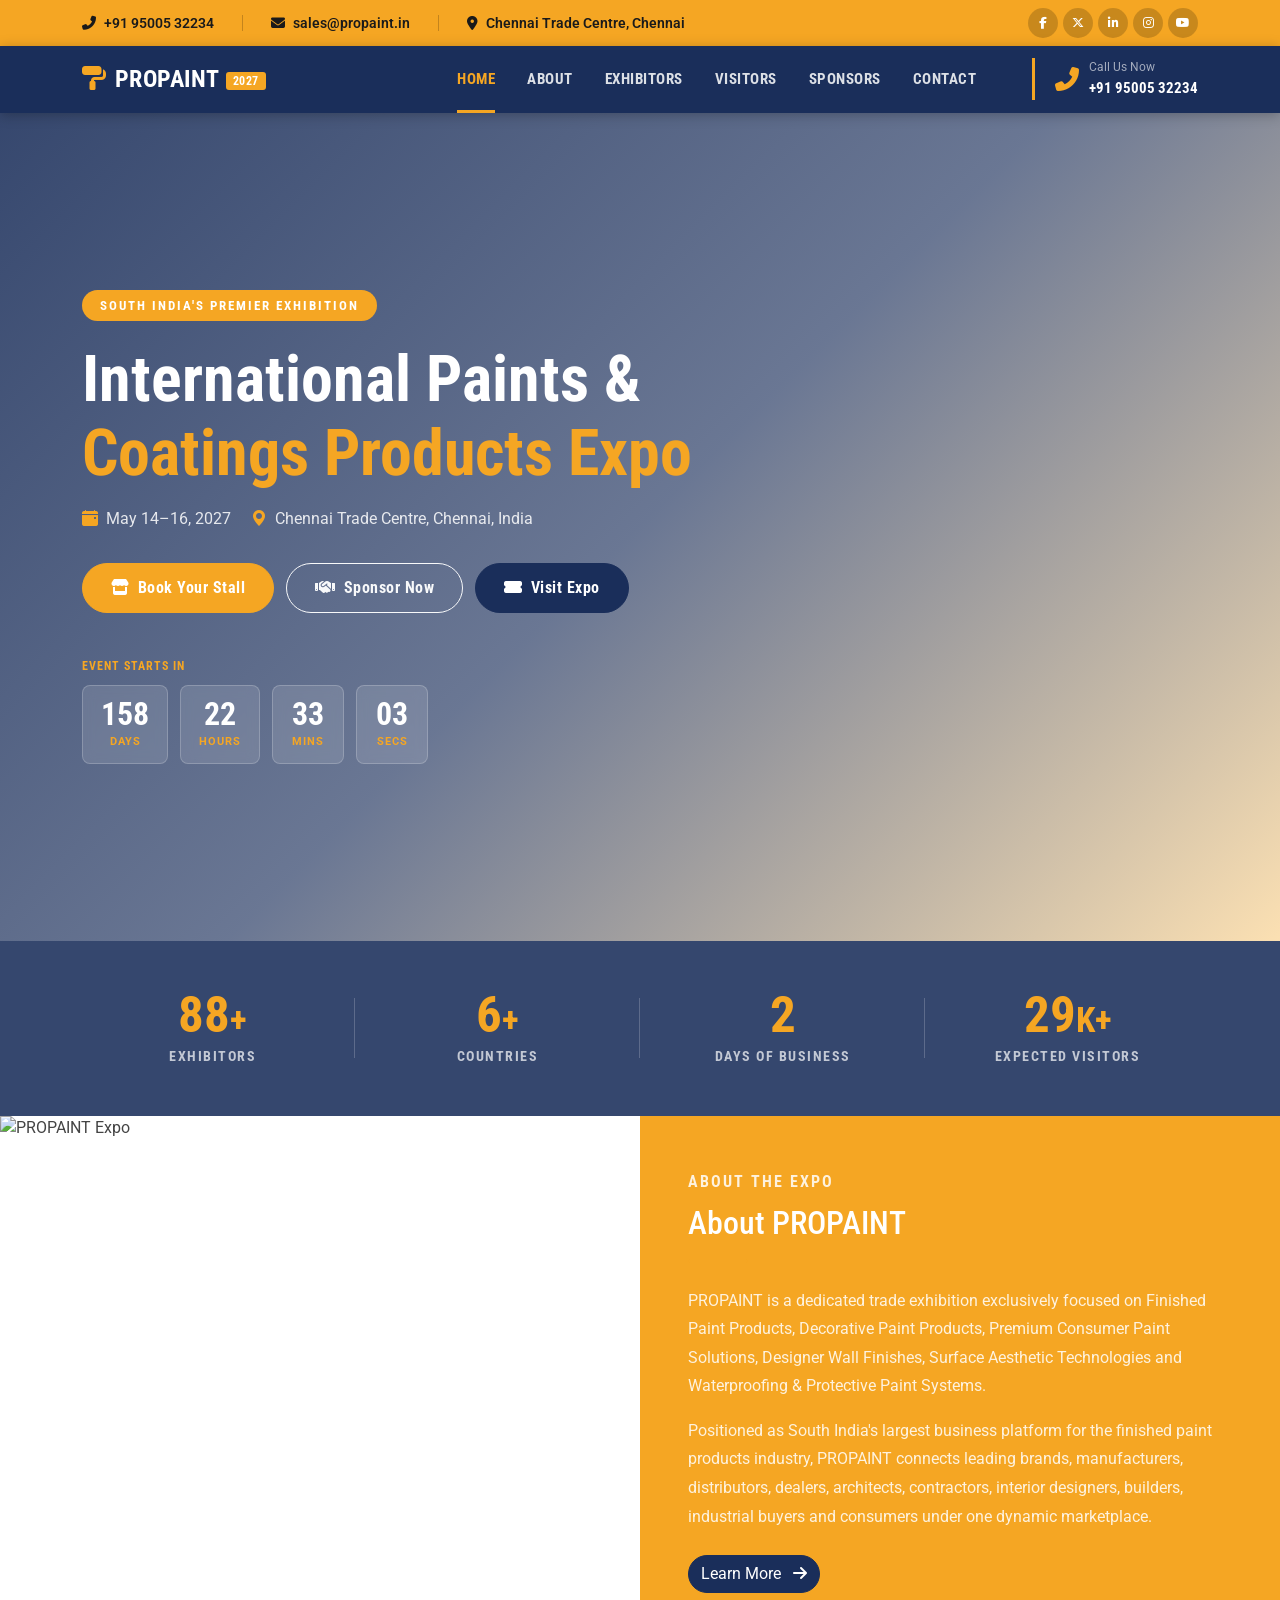
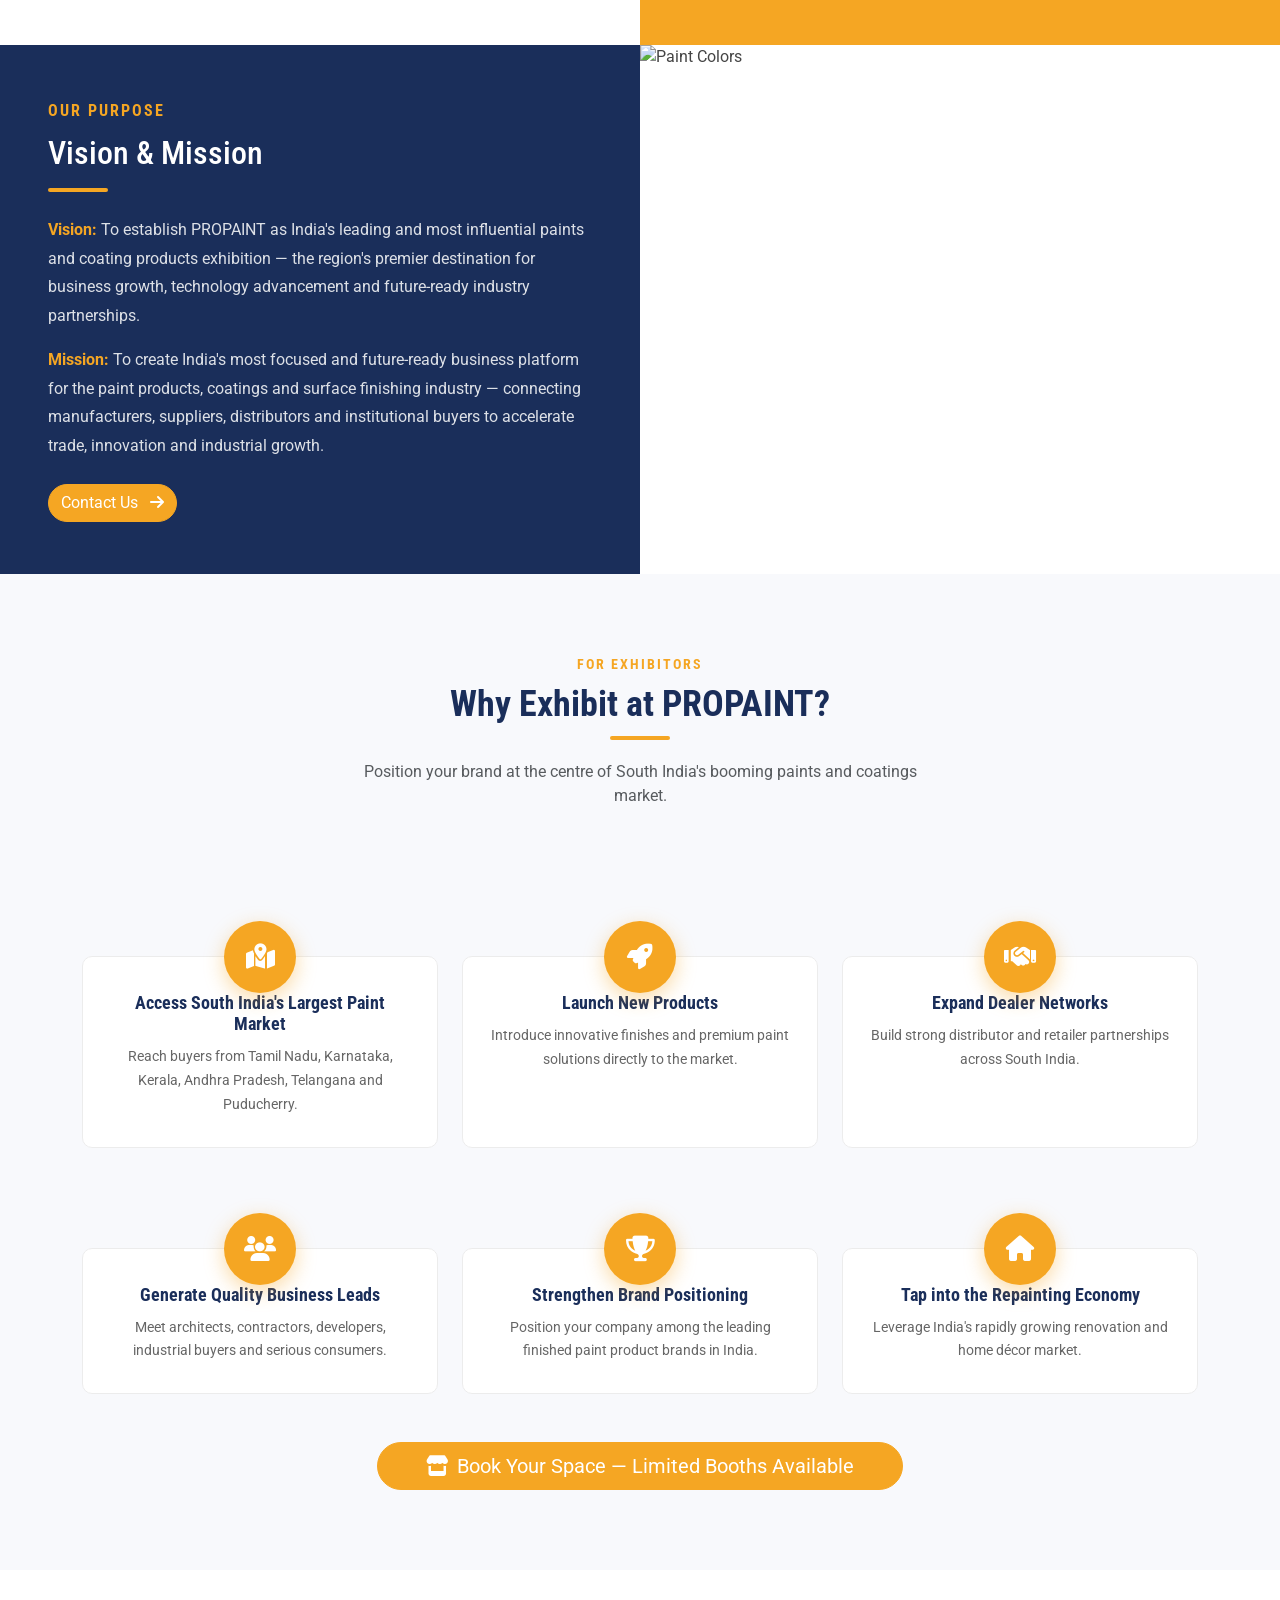
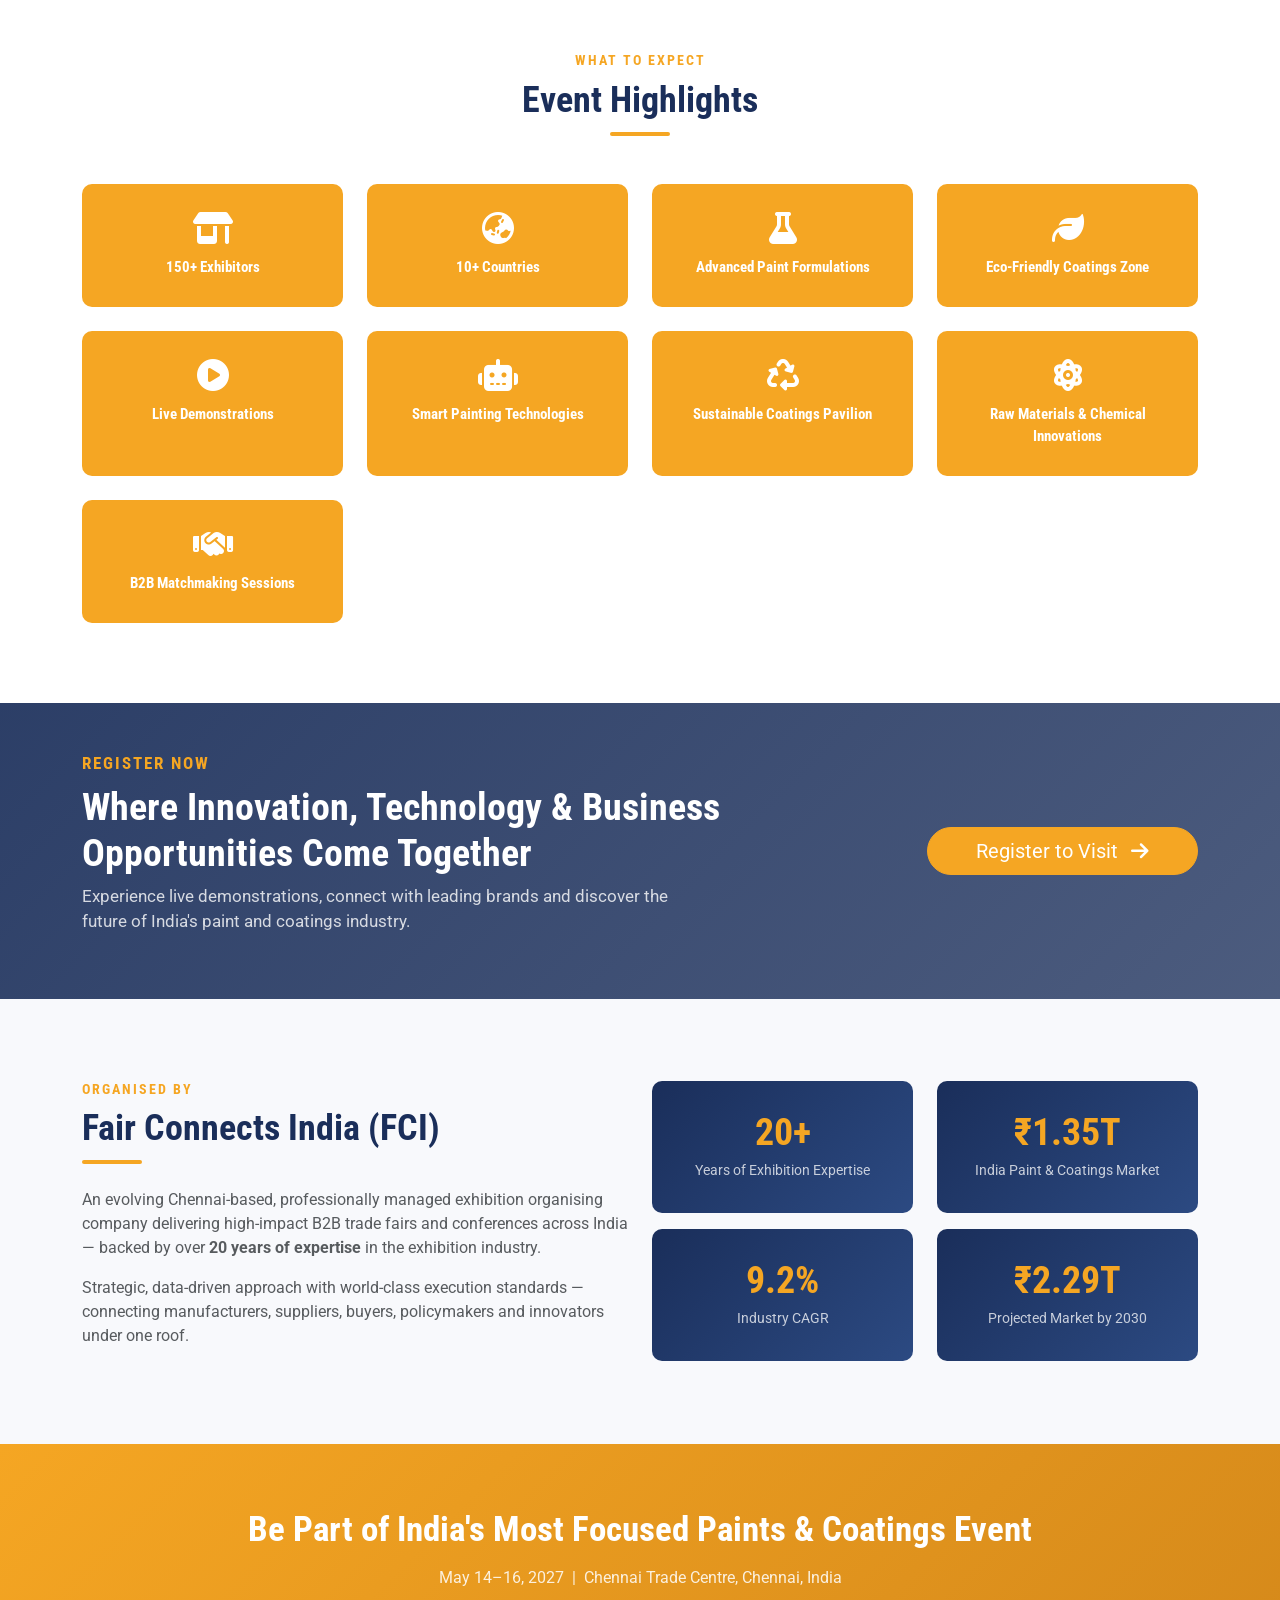
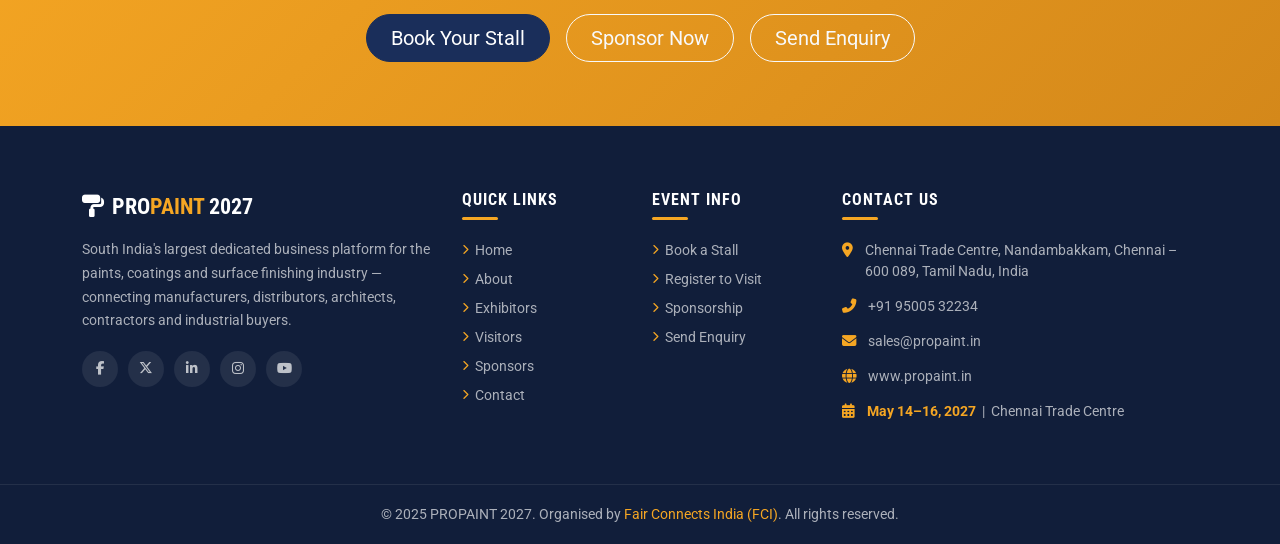
==== index.html @ 31a2e3bb "initial commit" ====
<!DOCTYPE html>
<html lang="en">

<head>
    <meta charset="UTF-8" />
    <meta name="viewport" content="width=device-width, initial-scale=1.0" />
    <title>PROPAINT 2027 — International Paints &amp; Coatings Products Expo</title>
    <meta name="description"
        content="PROPAINT 2027 — South India's largest dedicated trade exhibition for the paints, coatings and surface finishing industry. May 14–16, 2027 at Chennai Trade Centre." />
    <link rel="icon"
        href="data:image/svg+xml,<svg xmlns='http://www.w3.org/2000/svg' viewBox='0 0 100 100'><text y='.9em' font-size='90'>🎨</text></svg>" />
    <!-- Google Fonts -->
    <link rel="preconnect" href="https://fonts.googleapis.com">
    <link rel="preconnect" href="https://fonts.gstatic.com" crossorigin>
    <link
        href="https://fonts.googleapis.com/css2?family=Roboto+Condensed:wght@400;700&family=Roboto:wght@400;500;700&display=swap"
        rel="stylesheet">
    <!-- Bootstrap 5 -->
    <link href="https://cdn.jsdelivr.net/npm/bootstrap@5.3.3/dist/css/bootstrap.min.css" rel="stylesheet">
    <!-- Bootstrap Icons -->
    <link href="https://cdn.jsdelivr.net/npm/bootstrap-icons@1.11.3/font/bootstrap-icons.css" rel="stylesheet">
    <!-- Font Awesome 6 -->
    <link href="https://cdnjs.cloudflare.com/ajax/libs/font-awesome/6.5.1/css/all.min.css" rel="stylesheet">
    <!-- AOS -->
    <link href="https://cdn.jsdelivr.net/npm/aos@2.3.4/dist/aos.css" rel="stylesheet">
    <!-- Site Styles -->
    <link rel="stylesheet" href="css/theme.css">
    <link rel="stylesheet" href="css/style.css">
</head>

<body>

    <!-- Header injected by JS -->
    <div id="header-placeholder"></div>

    <!-- ============================================================
     HERO
     ============================================================ -->
    <section class="hero"
        style="background-image:url('https://images.unsplash.com/photo-1540575467063-178a50c2df87?w=1920&q=80')">
        <div class="hero-overlay"></div>
        <div class="container hero-content py-5">
            <div class="row">
                <div class="col-lg-8 text-center text-lg-start">

                    <div class="hero-label" data-aos="fade-down">South India's Premier Exhibition</div>

                    <h1 data-aos="fade-up" data-aos-delay="100">
                        International Paints &amp;<br><span>Coatings Products Expo</span>
                    </h1>

                    <div class="hero-meta" data-aos="fade-up" data-aos-delay="200">
                        <div class="meta-item"><i class="bi bi-calendar-event-fill"></i> May 14–16, 2027</div>
                        <div class="meta-item"><i class="bi bi-geo-alt-fill"></i> Chennai Trade Centre, Chennai, India
                        </div>
                    </div>

                    <div class="hero-btns" data-aos="fade-up" data-aos-delay="300">
                        <a href="exhibitors.html" class="btn btn-primary rounded-pill-btn">
                            <i class="fas fa-store me-2"></i>Book Your Stall
                        </a>
                        <a href="sponsors.html" class="btn btn-outline-light rounded-pill-btn">
                            <i class="fas fa-handshake me-2"></i>Sponsor Now
                        </a>
                        <a href="visitors.html" class="btn btn-secondary rounded-pill-btn">
                            <i class="fas fa-ticket-alt me-2"></i>Visit Expo
                        </a>
                    </div>

                    <!-- Countdown -->
                    <div data-aos="fade-up" data-aos-delay="400">
                        <div class="countdown-label">Event Starts In</div>
                        <div class="countdown">
                            <div class="countdown-box"><span class="num" id="cd-days">000</span><span
                                    class="unit">Days</span></div>
                            <div class="countdown-box"><span class="num" id="cd-hours">00</span><span
                                    class="unit">Hours</span></div>
                            <div class="countdown-box"><span class="num" id="cd-mins">00</span><span
                                    class="unit">Mins</span></div>
                            <div class="countdown-box"><span class="num" id="cd-secs">00</span><span
                                    class="unit">Secs</span></div>
                        </div>
                    </div>

                </div>
            </div>
        </div>
    </section>

    <!-- ============================================================
     STATS STRIP
     ============================================================ -->
    <section class="stats-strip py-0"
        style="background-image:url('https://images.unsplash.com/photo-1565793579543-2461da8ece42?w=1920&q=80')">
        <div class="container position-relative py-5">
            <div class="row gy-4 position-relative" id="stats-container">
                <!-- injected by main.js -->
                <div class="col-6 col-md-3 stat-item">
                    <div class="stat-num"><span>150</span><span class="stat-suffix">+</span></div>
                    <div class="stat-label">Exhibitors</div>
                </div>
                <div class="col-6 col-md-3 stat-item">
                    <div class="stat-num"><span>10</span><span class="stat-suffix">+</span></div>
                    <div class="stat-label">Countries</div>
                </div>
                <div class="col-6 col-md-3 stat-item">
                    <div class="stat-num"><span>3</span><span class="stat-suffix"></span></div>
                    <div class="stat-label">Days of Business</div>
                </div>
                <div class="col-6 col-md-3 stat-item">
                    <div class="stat-num"><span>50</span><span class="stat-suffix">K+</span></div>
                    <div class="stat-label">Expected Visitors</div>
                </div>
            </div>
        </div>
    </section>

    <!-- ============================================================
     ABOUT PROPAINT (split section 1)
     ============================================================ -->
    <section class="p-0">
        <div class="container-fluid p-0">
            <div class="row g-0">
                <div class="col-lg-6 about-img-wrap" data-aos="fade-right">
                    <img src="https://images.unsplash.com/photo-1504307651254-35680f356dfd?w=900&q=80"
                        alt="PROPAINT Expo" loading="lazy">
                </div>
                <div class="col-lg-6">
                    <div class="about-content-box">
                        <p class="section-subtitle">About the Expo</p>
                        <h2>About PROPAINT</h2>
                        <div class="section-divider left mt-2 mb-4"></div>
                        <p>PROPAINT is a dedicated trade exhibition exclusively focused on Finished Paint Products,
                            Decorative Paint Products, Premium Consumer Paint Solutions, Designer Wall Finishes, Surface
                            Aesthetic Technologies and Waterproofing &amp; Protective Paint Systems.</p>
                        <p>Positioned as South India's largest business platform for the finished paint products
                            industry, PROPAINT connects leading brands, manufacturers, distributors, dealers,
                            architects, contractors, interior designers, builders, industrial buyers and consumers under
                            one dynamic marketplace.</p>
                        <a href="about.html" class="btn btn-secondary rounded-pill-btn mt-2">Learn More <i
                                class="fas fa-arrow-right ms-2"></i></a>
                    </div>
                </div>
            </div>
        </div>
    </section>

    <!-- ============================================================
     VISION & MISSION (split section 2)
     ============================================================ -->
    <section class="p-0">
        <div class="container-fluid p-0">
            <div class="row g-0">
                <div class="col-lg-6 order-lg-2 about-img-wrap" data-aos="fade-left">
                    <img src="https://images.unsplash.com/photo-1589939705384-5185137a7f0f?w=900&q=80"
                        alt="Paint Colors" loading="lazy">
                </div>
                <div class="col-lg-6 order-lg-1">
                    <div class="about-content-box dark">
                        <p class="section-subtitle" style="color:var(--theme-primary)">Our Purpose</p>
                        <h2>Vision &amp; Mission</h2>
                        <div class="section-divider left mt-2 mb-4"></div>
                        <p><strong style="color:var(--theme-primary)">Vision:</strong> To establish PROPAINT as India's
                            leading and most influential paints and coating products exhibition — the region's premier
                            destination for business growth, technology advancement and future-ready industry
                            partnerships.</p>
                        <p><strong style="color:var(--theme-primary)">Mission:</strong> To create India's most focused
                            and future-ready business platform for the paint products, coatings and surface finishing
                            industry — connecting manufacturers, suppliers, distributors and institutional buyers to
                            accelerate trade, innovation and industrial growth.</p>
                        <a href="contact.html" class="btn btn-primary rounded-pill-btn mt-2">Contact Us <i
                                class="fas fa-arrow-right ms-2"></i></a>
                    </div>
                </div>
            </div>
        </div>
    </section>

    <!-- ============================================================
     WHY EXHIBIT (feature cards)
     ============================================================ -->
    <section class="section-bg">
        <div class="container">
            <div class="text-center mb-5" data-aos="fade-up">
                <p class="section-subtitle">For Exhibitors</p>
                <h2 class="section-title">Why Exhibit at PROPAINT?</h2>
                <div class="section-divider mx-auto"></div>
                <p class="text-muted mt-3" style="max-width:600px;margin:0 auto">Position your brand at the centre of
                    South India's booming paints and coatings market.</p>
            </div>
            <div class="row gy-0" id="why-exhibit-container">
                <!-- dynamically rendered by main.js -->
            </div>
            <div class="text-center mt-5" data-aos="fade-up">
                <a href="exhibitors.html" class="btn btn-primary btn-lg rounded-pill-btn px-5">
                    <i class="fas fa-store me-2"></i>Book Your Space — Limited Booths Available
                </a>
            </div>
        </div>
    </section>

    <!-- ============================================================
     EVENT HIGHLIGHTS
     ============================================================ -->
    <section>
        <div class="container">
            <div class="text-center mb-5" data-aos="fade-up">
                <p class="section-subtitle">What to Expect</p>
                <h2 class="section-title">Event Highlights</h2>
                <div class="section-divider mx-auto"></div>
            </div>
            <div class="row gy-4" id="event-highlights-container">
                <!-- dynamically rendered by main.js -->
            </div>
        </div>
    </section>

    <!-- ============================================================
     CTA BAND — VISITOR
     ============================================================ -->
    <section class="cta-banner p-0"
        style="background-image:url('https://images.unsplash.com/photo-1461897104016-0b3b00cc81ee?w=1920&q=80')">
        <div class="container py-5">
            <div class="row align-items-center gy-4">
                <div class="col-lg-8" data-aos="fade-right">
                    <p class="section-subtitle" style="color:var(--theme-primary)">Register Now</p>
                    <h2>Where Innovation, Technology &amp; Business Opportunities Come Together</h2>
                    <p>Experience live demonstrations, connect with leading brands and discover the future of India's
                        paint and coatings industry.</p>
                </div>
                <div class="col-lg-4 text-lg-end" data-aos="fade-left">
                    <a href="visitors.html" class="btn btn-primary btn-lg rounded-pill-btn px-5">
                        Register to Visit <i class="fas fa-arrow-right ms-2"></i>
                    </a>
                </div>
            </div>
        </div>
    </section>

    <!-- ============================================================
     ORGANISER STRIP
     ============================================================ -->
    <section class="section-bg">
        <div class="container">
            <div class="row align-items-center gy-4">
                <div class="col-lg-6" data-aos="fade-right">
                    <p class="section-subtitle">Organised By</p>
                    <h2 class="section-title">Fair Connects India (FCI)</h2>
                    <div class="section-divider left mt-2 mb-4"></div>
                    <p class="text-muted">An evolving Chennai-based, professionally managed exhibition organising
                        company delivering high-impact B2B trade fairs and conferences across India — backed by over
                        <strong>20 years of expertise</strong> in the exhibition industry.</p>
                    <p class="text-muted">Strategic, data-driven approach with world-class execution standards —
                        connecting manufacturers, suppliers, buyers, policymakers and innovators under one roof.</p>
                </div>
                <div class="col-lg-6" data-aos="fade-left">
                    <div class="row gy-3">
                        <div class="col-6">
                            <div class="insight-card h-100">
                                <div class="big-num">20+</div>
                                <p>Years of Exhibition Expertise</p>
                            </div>
                        </div>
                        <div class="col-6">
                            <div class="insight-card h-100">
                                <div class="big-num">₹1.35T</div>
                                <p>India Paint &amp; Coatings Market</p>
                            </div>
                        </div>
                        <div class="col-6">
                            <div class="insight-card h-100">
                                <div class="big-num">9.2%</div>
                                <p>Industry CAGR</p>
                            </div>
                        </div>
                        <div class="col-6">
                            <div class="insight-card h-100">
                                <div class="big-num">₹2.29T</div>
                                <p>Projected Market by 2030</p>
                            </div>
                        </div>
                    </div>
                </div>
            </div>
        </div>
    </section>

    <!-- ============================================================
     FINAL CTA
     ============================================================ -->
    <section class="bg-gradient-primary text-white text-center py-5">
        <div class="container py-3" data-aos="zoom-in">
            <h2 class="text-white fw-bold mb-3" style="font-family:var(--font-heading);font-size:2.2rem">
                Be Part of India's Most Focused Paints &amp; Coatings Event
            </h2>
            <p class="mb-4" style="color:rgba(255,255,255,.85);max-width:640px;margin:0 auto 24px">
                May 14–16, 2027 &nbsp;|&nbsp; Chennai Trade Centre, Chennai, India
            </p>
            <div class="d-flex justify-content-center flex-wrap gap-3">
                <a href="exhibitors.html" class="btn btn-secondary btn-lg rounded-pill-btn px-4">Book Your Stall</a>
                <a href="sponsors.html" class="btn btn-outline-light btn-lg rounded-pill-btn px-4">Sponsor Now</a>
                <a href="contact.html" class="btn btn-outline-light btn-lg rounded-pill-btn px-4">Send Enquiry</a>
            </div>
        </div>
    </section>

    <!-- Footer injected by JS -->
    <div id="footer-placeholder"></div>

    <!-- ============================================================
     Scripts
     ============================================================ -->
    <script src="https://cdn.jsdelivr.net/npm/bootstrap@5.3.3/dist/js/bootstrap.bundle.min.js"></script>
    <script src="https://cdn.jsdelivr.net/npm/aos@2.3.4/dist/aos.js"></script>
    <script src="js/data.js"></script>
    <script src="js/components.js"></script>
    <script src="js/main.js"></script>
</body>

</html>
---- css/theme.css ----
/* ================================================================
   PROPAINT 2027 — Theme Configuration
   ================================================================
   To re-brand this site, update the two hex values below.
   Every color, button, border, and highlight will update automatically.

   --theme-primary  : main accent  (topbar bg, badges, highlights, CTAs)
   --theme-secondary: dark base    (navbar, footer, headings, dark sections)
   ================================================================ */

:root {
    --theme-primary: #F5A623;
    --theme-secondary: #1A2E5A;

    /* ---- Derived shades (auto-computed from primaries) ---- */
    --theme-primary-dark: #d4881a;
    --theme-primary-light: #fff3d6;
    --theme-secondary-dark: #111e3a;
    --theme-secondary-light: #2c4a82;

    /* ---- Bootstrap 5 overrides (keeps utility classes in sync) ---- */
    --bs-primary: var(--theme-primary);
    --bs-primary-rgb: 245, 166, 35;
    --bs-secondary: var(--theme-secondary);
    --bs-secondary-rgb: 26, 46, 90;
    --bs-link-color: var(--theme-primary);
    --bs-link-hover-color: var(--theme-primary-dark);

    /* ---- Typography ---- */
    --font-heading: 'Roboto Condensed', sans-serif;
    --font-body: 'Roboto', sans-serif;

    /* ---- Spacing ---- */
    --section-py: 80px;
}
---- css/style.css ----
/* ============================================================
   PROPAINT 2027 — Main Stylesheet
   Fonts loaded via CDN in each HTML file
   ============================================================ */

*,
*::before,
*::after {
    box-sizing: border-box;
}

body {
    font-family: var(--font-body);
    color: #444;
    background: #fff;
    overflow-x: hidden;
}

h1,
h2,
h3,
h4,
h5,
h6 {
    font-family: var(--font-heading);
    color: var(--theme-secondary);
}

a {
    text-decoration: none;
}

img {
    max-width: 100%;
}

/* ============================================================
   Bootstrap Color Overrides
   ============================================================ */
.bg-primary {
    background-color: var(--theme-primary) !important;
}

.bg-secondary {
    background-color: var(--theme-secondary) !important;
}

.text-primary {
    color: var(--theme-primary) !important;
}

.text-secondary {
    color: var(--theme-secondary) !important;
}

.border-primary {
    border-color: var(--theme-primary) !important;
}

.border-secondary {
    border-color: var(--theme-secondary) !important;
}

.btn-primary {
    background-color: var(--theme-primary);
    border-color: var(--theme-primary);
    color: #fff;
}

.btn-primary:hover,
.btn-primary:focus {
    background-color: var(--theme-primary-dark);
    border-color: var(--theme-primary-dark);
    color: #fff;
}

.btn-secondary {
    background-color: var(--theme-secondary);
    border-color: var(--theme-secondary);
    color: #fff;
}

.btn-secondary:hover,
.btn-secondary:focus {
    background-color: var(--theme-secondary-dark);
    border-color: var(--theme-secondary-dark);
    color: #fff;
}

.btn-outline-primary {
    color: var(--theme-primary);
    border-color: var(--theme-primary);
}

.btn-outline-primary:hover {
    background-color: var(--theme-primary);
    color: #fff;
}

.btn-outline-light:hover {
    background-color: var(--theme-primary);
    border-color: var(--theme-primary);
    color: #fff;
}

/* ============================================================
   Site Header (fixed wrapper)
   ============================================================ */
#site-header {
    position: fixed;
    top: 0;
    left: 0;
    right: 0;
    z-index: 1050;
    width: 100%;
}

/* Hide topbar smoothly once scrolled */
#site-header .topbar {
    max-height: 60px;
    overflow: hidden;
    transition: max-height .35s ease, padding .35s ease, opacity .25s ease;
    opacity: 1;
}

#site-header.scrolled .topbar {
    max-height: 0;
    padding-top: 0;
    padding-bottom: 0;
    opacity: 0;
}

/* Subtle shadow boost on scrolled navbar */
#site-header.scrolled .site-navbar {
    box-shadow: 0 4px 20px rgba(0, 0, 0, .35);
}

/* ============================================================
   Topbar
   ============================================================ */
.topbar {
    background-color: var(--theme-primary);
    padding: 8px 0;
    font-size: 0.875rem;
}

.topbar a {
    color: #1a1a1a;
    font-weight: 600;
    transition: opacity .2s;
}

.topbar a:hover {
    opacity: .7;
}

.topbar .text-white {
    color: #1a1a1a !important;
}

.topbar .separator {
    border-left: 1px solid rgba(0, 0, 0, .2);
    height: 16px;
    margin: 0 12px;
}

.topbar .social-icons a {
    width: 30px;
    height: 30px;
    display: inline-flex;
    align-items: center;
    justify-content: center;
    background: rgba(0, 0, 0, .18);
    color: #fff;
    border-radius: 50%;
    margin-left: 5px;
    font-size: .75rem;
    transition: background .2s, transform .2s;
}

.topbar .social-icons a:hover {
    background: var(--theme-secondary);
    color: #fff;
    opacity: 1;
    transform: translateY(-2px);
}

/* ============================================================
   Scroll-to-Top Button
   ============================================================ */
#scroll-top {
    position: fixed;
    bottom: 32px;
    right: 28px;
    width: 46px;
    height: 46px;
    background: var(--theme-primary);
    color: #fff;
    border: none;
    border-radius: 50%;
    font-size: 1.15rem;
    display: flex;
    align-items: center;
    justify-content: center;
    cursor: pointer;
    z-index: 1049;
    box-shadow: 0 4px 16px rgba(0, 0, 0, .25);
    opacity: 0;
    transform: translateY(20px);
    transition: opacity .3s ease, transform .3s ease, background .2s;
    pointer-events: none;
}

#scroll-top.visible {
    opacity: 1;
    transform: translateY(0);
    pointer-events: auto;
}

#scroll-top:hover {
    background: var(--theme-secondary);
}

/* ============================================================
   Navbar
   ============================================================ */
.site-navbar {
    background-color: var(--theme-secondary) !important;
    padding: 0 0;
    position: sticky;
    top: 0;
    z-index: 1000;
    box-shadow: 0 2px 12px rgba(0, 0, 0, .25);
}

.site-navbar .navbar-brand {
    padding: 14px 0;
    font-family: var(--font-heading);
    font-size: 1.5rem;
    font-weight: 700;
    color: #fff !important;
    letter-spacing: .5px;
    text-transform: uppercase;
}

.site-navbar .navbar-brand .brand-year {
    font-size: .75rem;
    background: var(--theme-primary);
    color: #fff;
    padding: 2px 7px;
    border-radius: 3px;
    margin-left: 6px;
    vertical-align: middle;
    font-weight: 700;
}

.site-navbar .nav-link {
    color: rgba(255, 255, 255, .85) !important;
    font-family: var(--font-heading);
    font-weight: 700;
    font-size: .95rem;
    letter-spacing: .5px;
    text-transform: uppercase;
    padding: 22px 16px !important;
    transition: color .2s;
    position: relative;
}

.site-navbar .nav-link::after {
    content: '';
    position: absolute;
    bottom: 0;
    left: 16px;
    right: 16px;
    height: 3px;
    background: var(--theme-primary);
    transform: scaleX(0);
    transition: transform .25s;
}

.site-navbar .nav-link:hover,
.site-navbar .nav-link.active {
    color: var(--theme-primary) !important;
}

.site-navbar .nav-link:hover::after,
.site-navbar .nav-link.active::after {
    transform: scaleX(1);
}

.site-navbar .navbar-toggler {
    border-color: rgba(255, 255, 255, .3);
    padding: 6px 10px;
}

.site-navbar .navbar-toggler-icon {
    background-image: url("data:image/svg+xml,%3csvg xmlns='http://www.w3.org/2000/svg' viewBox='0 0 30 30'%3e%3cpath stroke='rgba%28255%2c 255%2c 255%2c 0.85%29' stroke-linecap='round' stroke-miterlimit='10' stroke-width='2' d='M4 7h22M4 15h22M4 23h22'/%3e%3c/svg%3e");
}

.navbar-phone {
    display: flex;
    align-items: center;
    gap: 10px;
    border-left: 3px solid var(--theme-primary);
    padding-left: 20px;
    margin-left: 16px;
}

.navbar-phone .icon {
    font-size: 1.5rem;
    color: var(--theme-primary);
}

.navbar-phone small {
    color: rgba(255, 255, 255, .6);
    font-size: .75rem;
    display: block;
}

.navbar-phone strong {
    color: #fff;
    font-size: .95rem;
    font-family: var(--font-heading);
}

/* ============================================================
   Section Headings
   ============================================================ */
.section-title {
    font-size: 2.25rem;
    font-weight: 700;
    color: var(--theme-secondary);
    margin-bottom: 10px;
}

.section-subtitle {
    color: var(--theme-primary);
    font-family: var(--font-heading);
    font-weight: 700;
    font-size: .85rem;
    letter-spacing: 2px;
    text-transform: uppercase;
    margin-bottom: 8px;
}

.section-divider {
    width: 60px;
    height: 4px;
    background: var(--theme-primary);
    margin: 0 auto 20px;
    border-radius: 2px;
}

.section-divider.left {
    margin-left: 0;
}

/* ============================================================
   Hero
   ============================================================ */
.hero {
    position: relative;
    min-height: 92vh;
    display: flex;
    align-items: center;
    background-size: cover;
    background-position: center;
    background-repeat: no-repeat;
    overflow: hidden;
}

.hero-overlay {
    position: absolute;
    inset: 0;
    background: linear-gradient(135deg,
            rgba(26, 46, 90, 0.88) 0%,
            rgba(26, 46, 90, 0.65) 50%,
            rgba(245, 166, 35, 0.35) 100%);
}

.hero-content {
    position: relative;
    z-index: 2;
}

.hero-label {
    display: inline-block;
    background: var(--theme-primary);
    color: #fff;
    font-family: var(--font-heading);
    font-size: .8rem;
    font-weight: 700;
    letter-spacing: 2px;
    text-transform: uppercase;
    padding: 6px 18px;
    border-radius: 20px;
    margin-bottom: 22px;
}

.hero h1 {
    font-size: clamp(2.4rem, 6vw, 4rem);
    font-weight: 700;
    color: #fff;
    line-height: 1.15;
    margin-bottom: 16px;
}

.hero h1 span {
    color: var(--theme-primary);
}

.hero-meta {
    display: flex;
    flex-wrap: wrap;
    gap: 20px;
    margin-bottom: 32px;
    font-size: 1rem;
    color: rgba(255, 255, 255, .85);
}

.hero-meta .meta-item {
    display: flex;
    align-items: center;
    gap: 8px;
}

.hero-meta .meta-item i {
    color: var(--theme-primary);
    font-size: 1rem;
}

.hero-btns {
    display: flex;
    flex-wrap: wrap;
    gap: 12px;
    margin-bottom: 44px;
}

.hero-btns .btn {
    padding: 12px 28px;
    font-family: var(--font-heading);
    font-weight: 700;
    letter-spacing: .5px;
    border-radius: 30px;
}

/* Countdown */
.countdown {
    display: flex;
    gap: 12px;
    flex-wrap: wrap;
}

.countdown-label {
    font-family: var(--font-heading);
    font-size: .78rem;
    font-weight: 700;
    letter-spacing: 1px;
    text-transform: uppercase;
    color: var(--theme-primary);
    margin-bottom: 10px;
}

.countdown-box {
    background: rgba(255, 255, 255, .12);
    border: 1px solid rgba(255, 255, 255, .2);
    backdrop-filter: blur(6px);
    border-radius: 8px;
    padding: 12px 18px;
    text-align: center;
    min-width: 72px;
}

.countdown-box .num {
    font-family: var(--font-heading);
    font-size: 2rem;
    font-weight: 700;
    color: #fff;
    line-height: 1;
    display: block;
}

.countdown-box .unit {
    font-size: .68rem;
    color: var(--theme-primary);
    text-transform: uppercase;
    letter-spacing: 1px;
    font-weight: 700;
    margin-top: 4px;
    display: block;
}

/* ============================================================
   Stats Counter Strip
   ============================================================ */
.stats-strip {
    position: relative;
    background-size: cover;
    background-position: center;
    padding: 64px 0;
}

.stats-strip::before {
    content: '';
    position: absolute;
    inset: 0;
    background: rgba(26, 46, 90, .88);
}

.stats-strip .container {
    position: relative;
}

.stat-item {
    text-align: center;
    color: #fff;
}

.stat-num {
    font-family: var(--font-heading);
    font-size: 3.2rem;
    font-weight: 700;
    color: var(--theme-primary);
    line-height: 1;
}

.stat-suffix {
    font-size: 2.2rem;
}

.stat-label {
    font-family: var(--font-heading);
    font-size: .9rem;
    font-weight: 700;
    letter-spacing: 1.5px;
    text-transform: uppercase;
    color: rgba(255, 255, 255, .7);
    margin-top: 6px;
}

.stat-divider {
    width: 1px;
    background: rgba(255, 255, 255, .2);
    margin: 0 auto;
}

/* ============================================================
   About Split Sections
   ============================================================ */
.about-img-wrap {
    position: relative;
    min-height: 420px;
}

.about-img-wrap img {
    position: absolute;
    inset: 0;
    width: 100%;
    height: 100%;
    object-fit: cover;
}

.about-content-box {
    background: var(--theme-primary);
    padding: 52px 48px;
    height: 100%;
    display: flex;
    flex-direction: column;
    justify-content: center;
}

.about-content-box.dark {
    background: var(--theme-secondary);
}

.about-content-box h2,
.about-content-box.dark h2 {
    color: #fff;
}

.about-content-box p {
    color: rgba(255, 255, 255, .85);
    font-size: 1.02rem;
    line-height: 1.75;
}

.about-content-box .btn {
    align-self: flex-start;
    margin-top: 12px;
}

/* ============================================================
   Feature / Service Cards
   ============================================================ */
.feature-wrap {
    padding-top: 60px;
}

.feature-card {
    background: #fff;
    border: 1px solid #ececec;
    border-radius: 10px;
    padding: 36px 28px 30px;
    text-align: center;
    position: relative;
    margin-top: 40px;
    transition: transform .3s, box-shadow .3s;
    height: calc(100% - 40px);
}

.feature-card:hover {
    transform: translateY(-6px);
    box-shadow: 0 16px 40px rgba(26, 46, 90, .12);
}

.feature-icon {
    position: absolute;
    top: -36px;
    left: 50%;
    transform: translateX(-50%);
    width: 72px;
    height: 72px;
    border-radius: 50%;
    background: var(--theme-primary);
    display: flex;
    align-items: center;
    justify-content: center;
    font-size: 1.6rem;
    color: #fff;
    box-shadow: 0 6px 20px rgba(245, 166, 35, .4);
}

.feature-card h4 {
    font-size: 1.1rem;
    font-weight: 700;
    margin-bottom: 10px;
    color: var(--theme-secondary);
}

.feature-card p {
    font-size: .9rem;
    color: #666;
    line-height: 1.65;
    margin: 0;
}

/* ============================================================
   Exhibitor Profile Cards
   ============================================================ */
.profile-card {
    background: var(--theme-secondary);
    border-radius: 10px;
    padding: 32px 28px;
    color: #fff;
    transition: transform .3s, box-shadow .3s;
    height: 100%;
}

.profile-card:hover {
    transform: translateY(-5px);
    box-shadow: 0 14px 36px rgba(26, 46, 90, .25);
}

.profile-card .card-icon {
    width: 56px;
    height: 56px;
    background: var(--theme-primary);
    border-radius: 50%;
    display: flex;
    align-items: center;
    justify-content: center;
    font-size: 1.4rem;
    color: #fff;
    margin-bottom: 20px;
}

.profile-card h4 {
    color: #fff;
    font-size: 1.1rem;
    font-weight: 700;
    margin-bottom: 12px;
}

.profile-card ul {
    padding-left: 0;
    list-style: none;
    margin: 0;
}

.profile-card ul li {
    color: rgba(255, 255, 255, .75);
    font-size: .875rem;
    padding: 3px 0;
    display: flex;
    align-items: center;
    gap: 8px;
}

.profile-card ul li::before {
    content: '';
    width: 5px;
    height: 5px;
    border-radius: 50%;
    background: var(--theme-primary);
    flex-shrink: 0;
}

/* ============================================================
   CTA Banner
   ============================================================ */
.cta-banner {
    position: relative;
    background-size: cover;
    background-position: center;
    padding: 80px 0;
}

.cta-banner::before {
    content: '';
    position: absolute;
    inset: 0;
    background: linear-gradient(135deg, rgba(26, 46, 90, .92) 0%, rgba(26, 46, 90, .78) 100%);
}

.cta-banner .container {
    position: relative;
}

.cta-banner h2 {
    color: #fff;
    font-size: 2.4rem;
    font-weight: 700;
}

.cta-banner p {
    color: rgba(255, 255, 255, .8);
    font-size: 1.05rem;
    max-width: 600px;
}

/* ============================================================
   Visitor Profile Badges
   ============================================================ */
.visitor-badge {
    display: flex;
    align-items: center;
    gap: 14px;
    background: #f8f9fc;
    border-left: 4px solid var(--theme-primary);
    border-radius: 0 8px 8px 0;
    padding: 14px 18px;
    transition: background .2s, transform .2s;
}

.visitor-badge:hover {
    background: var(--theme-primary-light);
    transform: translateX(4px);
}

.visitor-badge i {
    color: var(--theme-primary);
    font-size: 1.2rem;
    width: 20px;
    flex-shrink: 0;
}

.visitor-badge span {
    font-family: var(--font-heading);
    font-weight: 700;
    font-size: .95rem;
    color: var(--theme-secondary);
}

/* ============================================================
   Event Highlight Cards
   ============================================================ */
.highlight-card {
    background: var(--theme-primary);
    border-radius: 10px;
    padding: 28px 22px;
    text-align: center;
    color: #fff;
    transition: transform .3s, box-shadow .3s;
    height: 100%;
}

.highlight-card:hover {
    transform: translateY(-5px);
    box-shadow: 0 12px 32px rgba(245, 166, 35, .35);
}

.highlight-card i {
    font-size: 2rem;
    margin-bottom: 12px;
    display: block;
}

.highlight-card p {
    font-family: var(--font-heading);
    font-weight: 700;
    font-size: .95rem;
    margin: 0;
}

/* ============================================================
   Sponsor Package Cards
   ============================================================ */
.sponsor-card {
    border-radius: 12px;
    overflow: hidden;
    border: 2px solid #ececec;
    transition: transform .3s, box-shadow .3s, border-color .3s;
    height: 100%;
    display: flex;
    flex-direction: column;
}

.sponsor-card:hover {
    transform: translateY(-6px);
    box-shadow: 0 18px 48px rgba(0, 0, 0, .12);
    border-color: var(--theme-primary);
}

.sponsor-card.featured {
    border-color: var(--theme-primary);
    box-shadow: 0 12px 40px rgba(245, 166, 35, .2);
}

.sponsor-card-header {
    padding: 28px 28px 20px;
    background: var(--theme-secondary);
    color: #fff;
}

.sponsor-card.featured .sponsor-card-header {
    background: var(--theme-primary);
}

.sponsor-tier-badge {
    display: inline-block;
    background: rgba(255, 255, 255, .15);
    color: #fff;
    font-family: var(--font-heading);
    font-size: .72rem;
    font-weight: 700;
    letter-spacing: 2px;
    text-transform: uppercase;
    padding: 3px 12px;
    border-radius: 12px;
    margin-bottom: 10px;
}

.sponsor-card.featured .sponsor-tier-badge {
    background: rgba(255, 255, 255, .25);
}

.sponsor-card-header h3 {
    color: #fff;
    font-size: 1.5rem;
    font-weight: 700;
    margin: 0 0 4px;
}

.sponsor-card-header .price {
    font-family: var(--font-heading);
    font-size: 1.75rem;
    font-weight: 700;
    color: var(--theme-primary);
}

.sponsor-card.featured .sponsor-card-header .price {
    color: #fff;
}

.sponsor-card-header .price small {
    font-size: .85rem;
    opacity: .8;
}

.sponsor-card-body {
    padding: 24px 28px;
    flex: 1;
    background: #fff;
}

.sponsor-benefit {
    display: flex;
    align-items: flex-start;
    gap: 10px;
    padding: 5px 0;
    font-size: .875rem;
    color: #555;
}

.sponsor-benefit i {
    color: var(--theme-primary);
    margin-top: 3px;
    flex-shrink: 0;
}

.sponsor-card-footer {
    padding: 20px 28px;
    background: #f8f9fc;
}

/* ============================================================
   Market Insight Stats
   ============================================================ */
.insight-card {
    text-align: center;
    padding: 32px 20px;
    border-radius: 10px;
    background: linear-gradient(135deg, var(--theme-secondary) 0%, var(--theme-secondary-light) 100%);
    color: #fff;
    height: 100%;
}

.insight-card .big-num {
    font-family: var(--font-heading);
    font-size: 2.4rem;
    font-weight: 700;
    color: var(--theme-primary);
    line-height: 1;
}

.insight-card p {
    font-size: .9rem;
    color: rgba(255, 255, 255, .75);
    margin: 8px 0 0;
}

/* ============================================================
   Why Choose / Reasons List
   ============================================================ */
.reason-item {
    display: flex;
    gap: 18px;
    margin-bottom: 24px;
}

.reason-icon {
    width: 52px;
    height: 52px;
    min-width: 52px;
    border-radius: 50%;
    background: var(--theme-primary-light);
    display: flex;
    align-items: center;
    justify-content: center;
    font-size: 1.2rem;
    color: var(--theme-primary);
}

.reason-item h5 {
    font-size: 1rem;
    font-weight: 700;
    color: var(--theme-secondary);
    margin-bottom: 4px;
}

.reason-item p {
    font-size: .875rem;
    color: #666;
    margin: 0;
    line-height: 1.6;
}

/* ============================================================
   Contact Page
   ============================================================ */
.contact-info-card {
    background: var(--theme-secondary);
    border-radius: 10px;
    padding: 32px 28px;
    color: #fff;
    height: 100%;
}

.contact-info-card h4 {
    color: #fff;
    font-size: 1.1rem;
    margin-bottom: 20px;
}

.contact-detail {
    display: flex;
    gap: 14px;
    margin-bottom: 18px;
    align-items: flex-start;
}

.contact-detail .icon {
    width: 40px;
    height: 40px;
    min-width: 40px;
    background: var(--theme-primary);
    border-radius: 50%;
    display: flex;
    align-items: center;
    justify-content: center;
    font-size: .9rem;
    color: #fff;
}

.contact-detail .text small {
    color: var(--theme-primary);
    font-size: .75rem;
    font-weight: 700;
    letter-spacing: .5px;
    display: block;
}

.contact-detail .text span {
    color: rgba(255, 255, 255, .85);
    font-size: .9rem;
}

.contact-form-card {
    background: #fff;
    border: 1px solid #ececec;
    border-radius: 10px;
    padding: 40px 36px;
    box-shadow: 0 8px 32px rgba(0, 0, 0, .06);
}

.contact-form-card h3 {
    color: var(--theme-secondary);
    margin-bottom: 24px;
}

.contact-form-card .form-label {
    font-family: var(--font-heading);
    font-weight: 700;
    font-size: .875rem;
    color: var(--theme-secondary);
}

.contact-form-card .form-control,
.contact-form-card .form-select {
    border-color: #dde1e7;
    border-radius: 6px;
    padding: 10px 14px;
    font-size: .9rem;
    transition: border-color .2s, box-shadow .2s;
}

.contact-form-card .form-control:focus,
.contact-form-card .form-select:focus {
    border-color: var(--theme-primary);
    box-shadow: 0 0 0 3px rgba(245, 166, 35, .15);
}

.map-embed {
    border-radius: 10px;
    overflow: hidden;
    border: 1px solid #ececec;
}

/* ============================================================
   Page Hero Banner (inner pages)
   ============================================================ */
.page-hero {
    position: relative;
    background-size: cover;
    background-position: center;
    padding: 80px 0 64px;
    text-align: center;
}

.page-hero::before {
    content: '';
    position: absolute;
    inset: 0;
    background: linear-gradient(135deg, rgba(26, 46, 90, .9) 0%, rgba(26, 46, 90, .7) 100%);
}

.page-hero .container {
    position: relative;
}

.page-hero h1 {
    color: #fff;
    font-size: 2.8rem;
    font-weight: 700;
    margin-bottom: 10px;
}

.page-hero .breadcrumb {
    justify-content: center;
    background: transparent;
    margin: 0;
}

.page-hero .breadcrumb-item,
.page-hero .breadcrumb-item a {
    color: rgba(255, 255, 255, .7);
    font-size: .875rem;
}

.page-hero .breadcrumb-item.active {
    color: var(--theme-primary);
}

.page-hero .breadcrumb-item+.breadcrumb-item::before {
    color: rgba(255, 255, 255, .4);
}

/* ============================================================
   Footer
   ============================================================ */
.site-footer {
    background: var(--theme-secondary-dark);
    color: rgba(255, 255, 255, .75);
    padding: 64px 0 0;
}

.footer-brand {
    font-family: var(--font-heading);
    font-size: 1.4rem;
    font-weight: 700;
    color: #fff;
    margin-bottom: 14px;
    display: block;
}

.footer-brand span {
    color: var(--theme-primary);
}

.site-footer p {
    font-size: .875rem;
    line-height: 1.7;
    color: rgba(255, 255, 255, .65);
}

.footer-heading {
    font-family: var(--font-heading);
    font-size: 1rem;
    font-weight: 700;
    color: #fff;
    letter-spacing: 1px;
    text-transform: uppercase;
    margin-bottom: 20px;
    position: relative;
    padding-bottom: 10px;
}

.footer-heading::after {
    content: '';
    position: absolute;
    bottom: 0;
    left: 0;
    width: 36px;
    height: 3px;
    background: var(--theme-primary);
    border-radius: 2px;
}

.footer-links {
    list-style: none;
    padding: 0;
    margin: 0;
}

.footer-links li {
    margin-bottom: 8px;
}

.footer-links a {
    color: rgba(255, 255, 255, .65);
    font-size: .875rem;
    transition: color .2s, padding-left .2s;
    display: flex;
    align-items: center;
    gap: 6px;
}

.footer-links a:hover {
    color: var(--theme-primary);
    padding-left: 4px;
}

.footer-links a i {
    font-size: .65rem;
    color: var(--theme-primary);
}

.footer-contact-item {
    display: flex;
    gap: 12px;
    margin-bottom: 14px;
    align-items: flex-start;
}

.footer-contact-item i {
    color: var(--theme-primary);
    margin-top: 3px;
    font-size: .9rem;
}

.footer-contact-item span {
    font-size: .875rem;
    color: rgba(255, 255, 255, .65);
    line-height: 1.5;
}

.footer-social {
    display: flex;
    gap: 10px;
    margin-top: 18px;
}

.footer-social a {
    width: 36px;
    height: 36px;
    background: rgba(255, 255, 255, .08);
    border-radius: 50%;
    display: flex;
    align-items: center;
    justify-content: center;
    color: rgba(255, 255, 255, .7);
    font-size: .85rem;
    transition: background .2s, color .2s;
}

.footer-social a:hover {
    background: var(--theme-primary);
    color: #fff;
}

.footer-bottom {
    border-top: 1px solid rgba(255, 255, 255, .08);
    padding: 18px 0;
    margin-top: 48px;
    text-align: center;
    font-size: .8rem;
    color: rgba(255, 255, 255, .4);
}

.footer-bottom a {
    color: var(--theme-primary);
}

/* ============================================================
   Utilities
   ============================================================ */
section {
    padding: var(--section-py) 0;
}

.section-bg {
    background: #f8f9fc;
}

.bg-gradient-primary {
    background: linear-gradient(135deg, var(--theme-primary) 0%, var(--theme-primary-dark) 100%);
}

.rounded-pill-btn {
    border-radius: 30px !important;
}

.text-amber {
    color: var(--theme-primary) !important;
}

/* ============================================================
   Responsive
   ============================================================ */
@media (max-width: 991px) {
    .site-navbar .nav-link {
        padding: 12px 0 !important;
    }

    .site-navbar .nav-link::after {
        display: none;
    }

    .navbar-phone {
        display: none;
    }

    :root {
        --section-py: 56px;
    }
}

@media (max-width: 767px) {
    .about-content-box {
        padding: 36px 28px;
    }

    .hero {
        min-height: 80vh;
    }

    .hero h1 {
        font-size: 2rem;
    }

    .section-title {
        font-size: 1.8rem;
    }

    .contact-form-card {
        padding: 28px 20px;
    }

    .about-img-wrap {
        min-height: 260px;
    }

    .cta-banner h2 {
        font-size: 1.75rem;
    }
}
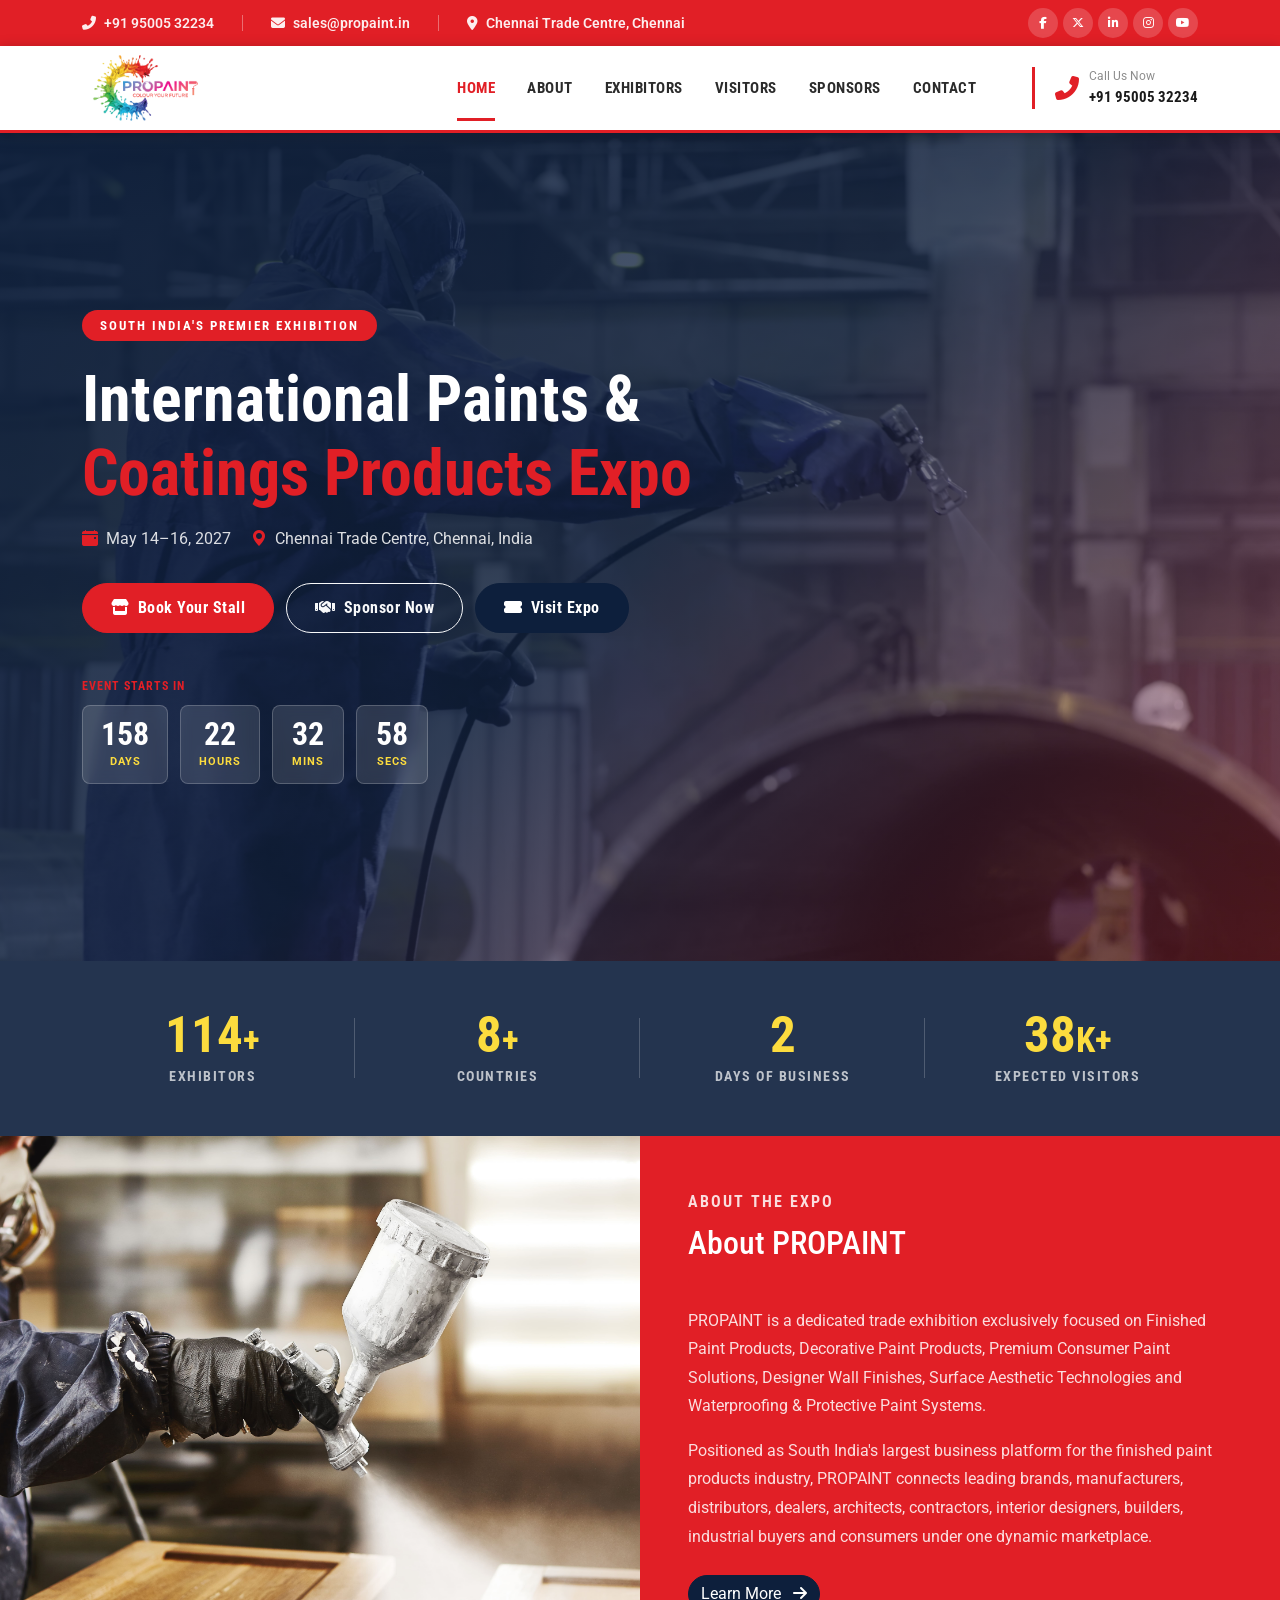
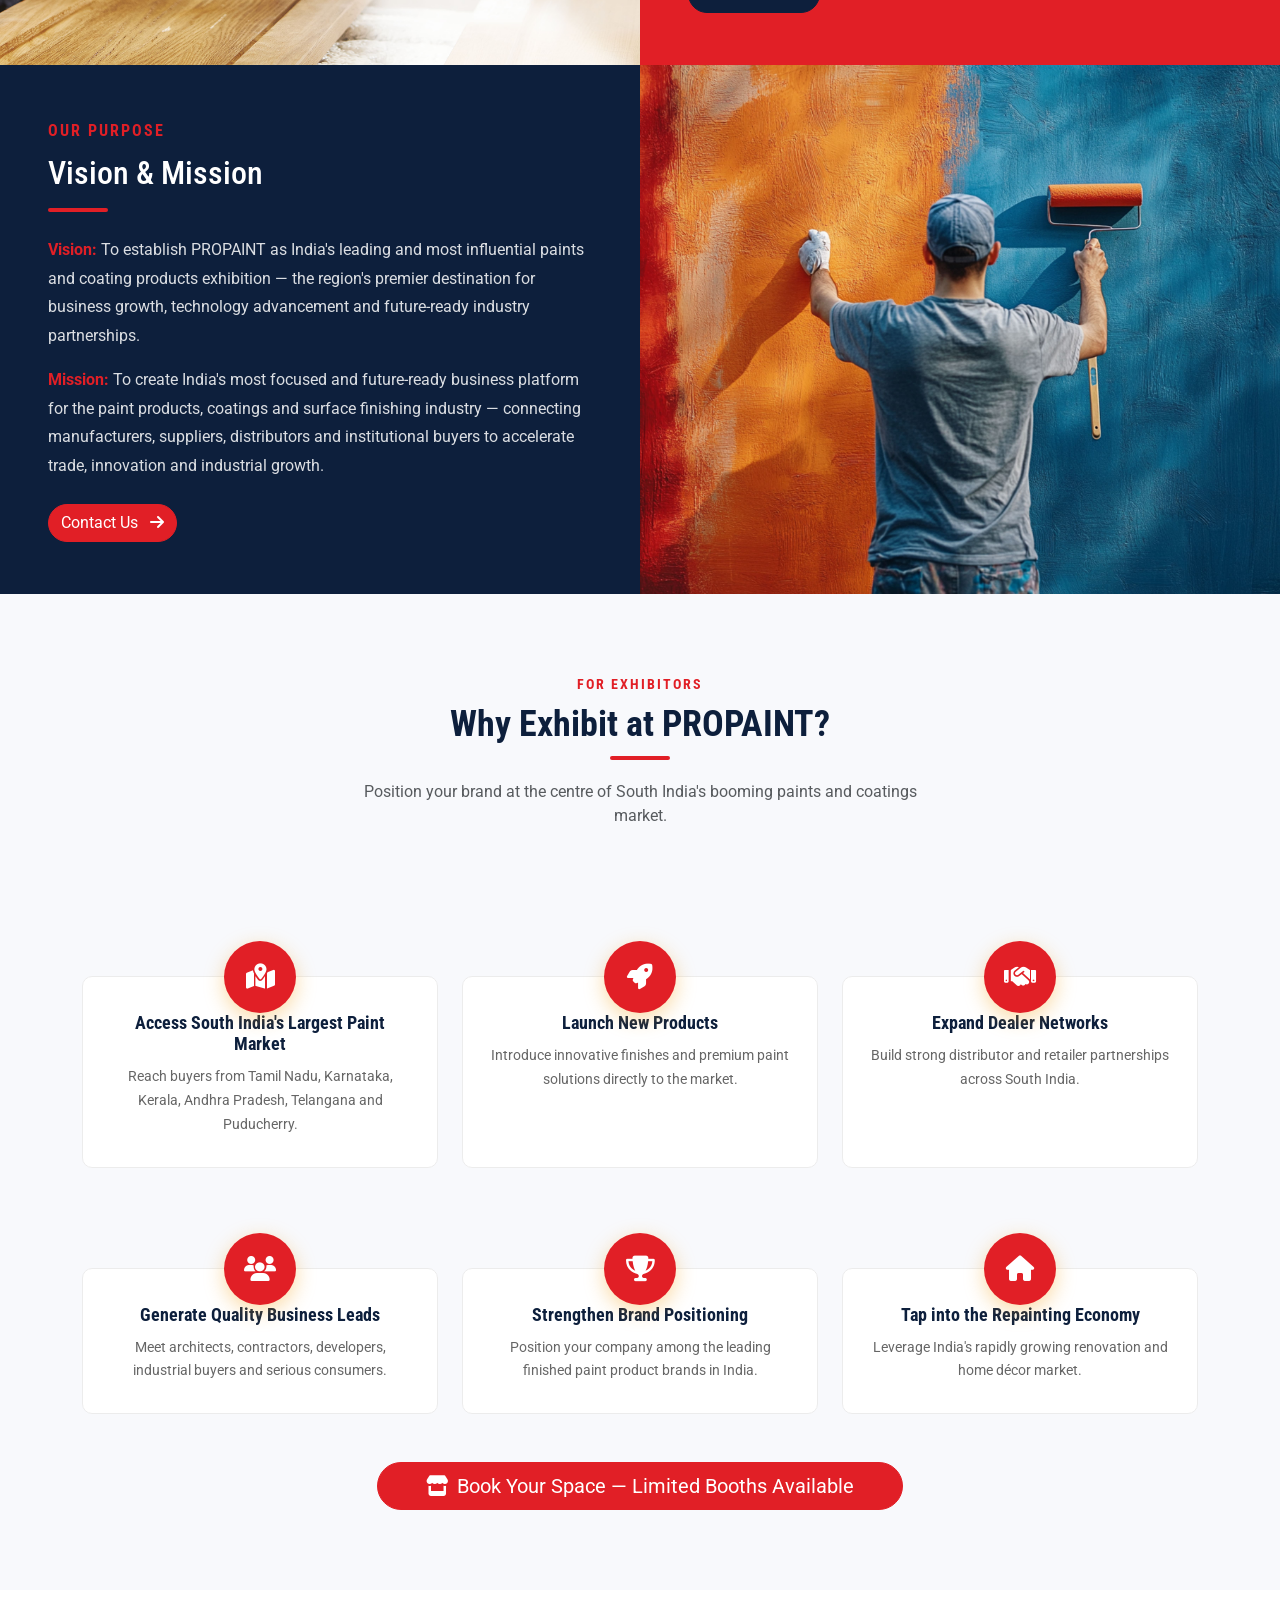
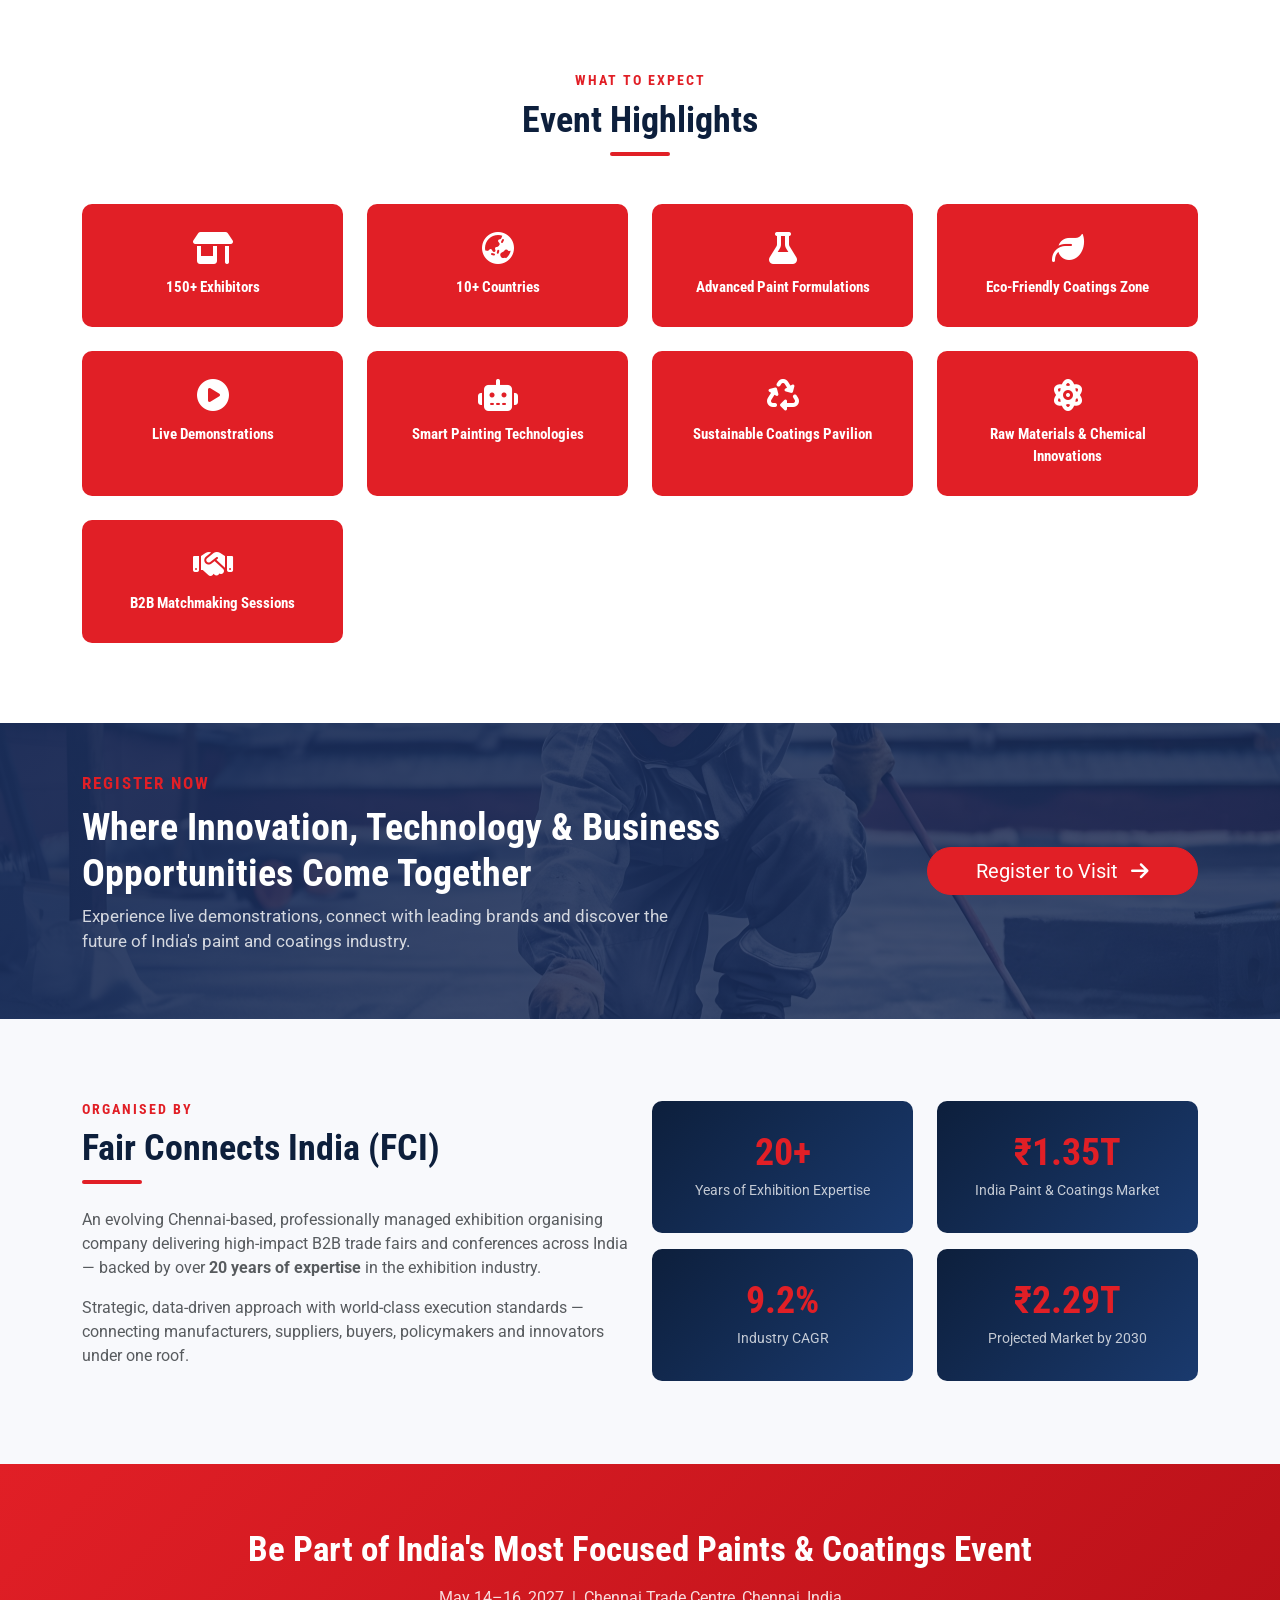
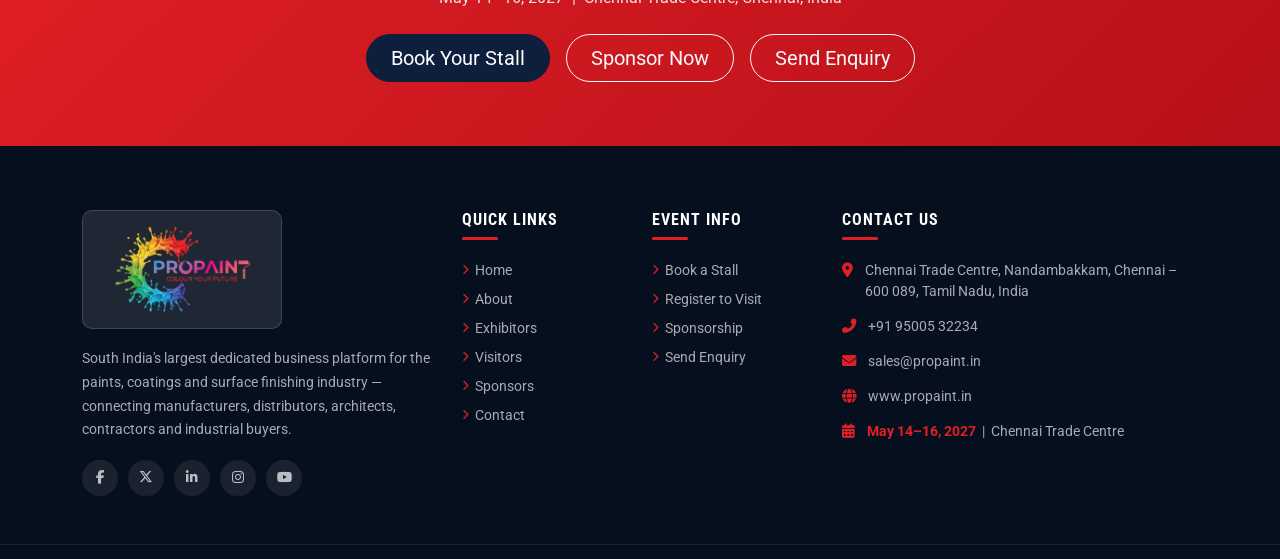
==== commit 39f92403: "images add , theme change and some UI alignment" ====
--- a/index.html
+++ b/index.html
@@ -122,7 +122,7 @@
         <div class="container-fluid p-0">
             <div class="row g-0">
                 <div class="col-lg-6 about-img-wrap" data-aos="fade-right">
-                    <img src="https://images.unsplash.com/photo-1504307651254-35680f356dfd?w=900&q=80"
+                    <img src="images/wood_coating 2.jpg"
                         alt="PROPAINT Expo" loading="lazy">
                 </div>
                 <div class="col-lg-6">
@@ -152,7 +152,7 @@
         <div class="container-fluid p-0">
             <div class="row g-0">
                 <div class="col-lg-6 order-lg-2 about-img-wrap" data-aos="fade-left">
-                    <img src="https://images.unsplash.com/photo-1589939705384-5185137a7f0f?w=900&q=80"
+                    <img src="images/interior 2.jpg"
                         alt="Paint Colors" loading="lazy">
                 </div>
                 <div class="col-lg-6 order-lg-1">
@@ -219,7 +219,7 @@
      CTA BAND — VISITOR
      ============================================================ -->
     <section class="cta-banner p-0"
-        style="background-image:url('https://images.unsplash.com/photo-1461897104016-0b3b00cc81ee?w=1920&q=80')">
+        style="background-image:url('images/waterproofing 2.jpg')">
         <div class="container py-5">
             <div class="row align-items-center gy-4">
                 <div class="col-lg-8" data-aos="fade-right">
--- a/css/theme.css
+++ b/css/theme.css
@@ -1,28 +1,33 @@
 /* ================================================================
    PROPAINT 2027 — Theme Configuration
    ================================================================
-   To re-brand this site, update the two hex values below.
-   Every color, button, border, and highlight will update automatically.
-
-   --theme-primary  : main accent  (topbar bg, badges, highlights, CTAs)
-   --theme-secondary: dark base    (navbar, footer, headings, dark sections)
+   Brand palette:
+     --theme-primary  : #e11f26  red      — topbar, CTAs, active states
+     --theme-secondary: #0d1f3c  navy     — navbar (now white overridden), footer, headings
+     --theme-blue     : #1fb5e9  sky blue — info highlights, secondary CTAs
+     --theme-yellow   : #fcdc3e  yellow   — badges, countdown units, featured callouts
    ================================================================ */
 
 :root {
-    --theme-primary: #F5A623;
-    --theme-secondary: #1A2E5A;
+    --theme-primary: #e11f26;
+    --theme-secondary: #0d1f3c;
+    --theme-blue: #1fb5e9;
+    --theme-yellow: #fcdc3e;
 
-    /* ---- Derived shades (auto-computed from primaries) ---- */
-    --theme-primary-dark: #d4881a;
-    --theme-primary-light: #fff3d6;
-    --theme-secondary-dark: #111e3a;
-    --theme-secondary-light: #2c4a82;
+    /* ---- Derived shades ---- */
+    --theme-primary-dark: #b71018;
+    --theme-primary-light: #fde8e9;
+    --theme-secondary-dark: #060f1e;
+    --theme-secondary-light: #1a3a6e;
+    --theme-blue-dark: #1290bb;
+    --theme-blue-light: #d0f1fd;
+    --theme-yellow-dark: #e5c400;
 
-    /* ---- Bootstrap 5 overrides (keeps utility classes in sync) ---- */
+    /* ---- Bootstrap 5 overrides ---- */
     --bs-primary: var(--theme-primary);
-    --bs-primary-rgb: 245, 166, 35;
+    --bs-primary-rgb: 225, 31, 38;
     --bs-secondary: var(--theme-secondary);
-    --bs-secondary-rgb: 26, 46, 90;
+    --bs-secondary-rgb: 13, 31, 60;
     --bs-link-color: var(--theme-primary);
     --bs-link-hover-color: var(--theme-primary-dark);
 
--- a/css/style.css
+++ b/css/style.css
@@ -145,21 +145,21 @@
 }
 
 .topbar a {
-    color: #1a1a1a;
+    color: rgba(255, 255, 255, .92);
     font-weight: 600;
     transition: opacity .2s;
 }
 
 .topbar a:hover {
-    opacity: .7;
-}
-
-.topbar .text-white {
-    color: #1a1a1a !important;
+    opacity: .75;
+}
+
+.topbar span {
+    color: rgba(255, 255, 255, .92) !important;
 }
 
 .topbar .separator {
-    border-left: 1px solid rgba(0, 0, 0, .2);
+    border-left: 1px solid rgba(255, 255, 255, .35);
     height: 16px;
     margin: 0 12px;
 }
@@ -170,7 +170,7 @@
     display: inline-flex;
     align-items: center;
     justify-content: center;
-    background: rgba(0, 0, 0, .18);
+    background: rgba(255, 255, 255, .18);
     color: #fff;
     border-radius: 50%;
     margin-left: 5px;
@@ -179,7 +179,7 @@
 }
 
 .topbar .social-icons a:hover {
-    background: var(--theme-secondary);
+    background: rgba(255, 255, 255, .38);
     color: #fff;
     opacity: 1;
     transform: translateY(-2px);
@@ -225,37 +225,29 @@
    Navbar
    ============================================================ */
 .site-navbar {
-    background-color: var(--theme-secondary) !important;
+    background-color: #fff !important;
     padding: 0 0;
     position: sticky;
     top: 0;
     z-index: 1000;
-    box-shadow: 0 2px 12px rgba(0, 0, 0, .25);
+    box-shadow: 0 2px 18px rgba(0, 0, 0, .13);
+    border-bottom: 3px solid var(--theme-primary);
 }
 
 .site-navbar .navbar-brand {
-    padding: 14px 0;
-    font-family: var(--font-heading);
-    font-size: 1.5rem;
-    font-weight: 700;
-    color: #fff !important;
-    letter-spacing: .5px;
-    text-transform: uppercase;
-}
-
-.site-navbar .navbar-brand .brand-year {
-    font-size: .75rem;
-    background: var(--theme-primary);
-    color: #fff;
-    padding: 2px 7px;
-    border-radius: 3px;
-    margin-left: 6px;
-    vertical-align: middle;
-    font-weight: 700;
+    padding: 6px 0;
+}
+
+.navbar-logo {
+    height: 72px;
+    width: auto;
+    display: block;
+    max-width: 220px;
+    object-fit: contain;
 }
 
 .site-navbar .nav-link {
-    color: rgba(255, 255, 255, .85) !important;
+    color: #2b2b2b !important;
     font-family: var(--font-heading);
     font-weight: 700;
     font-size: .95rem;
@@ -289,12 +281,12 @@
 }
 
 .site-navbar .navbar-toggler {
-    border-color: rgba(255, 255, 255, .3);
+    border-color: rgba(0, 0, 0, .2);
     padding: 6px 10px;
 }
 
 .site-navbar .navbar-toggler-icon {
-    background-image: url("data:image/svg+xml,%3csvg xmlns='http://www.w3.org/2000/svg' viewBox='0 0 30 30'%3e%3cpath stroke='rgba%28255%2c 255%2c 255%2c 0.85%29' stroke-linecap='round' stroke-miterlimit='10' stroke-width='2' d='M4 7h22M4 15h22M4 23h22'/%3e%3c/svg%3e");
+    background-image: url("data:image/svg+xml,%3csvg xmlns='http://www.w3.org/2000/svg' viewBox='0 0 30 30'%3e%3cpath stroke='rgba%280%2c0%2c0%2c0.75%29' stroke-linecap='round' stroke-miterlimit='10' stroke-width='2' d='M4 7h22M4 15h22M4 23h22'/%3e%3c/svg%3e");
 }
 
 .navbar-phone {
@@ -312,13 +304,13 @@
 }
 
 .navbar-phone small {
-    color: rgba(255, 255, 255, .6);
+    color: rgba(0, 0, 0, .45);
     font-size: .75rem;
     display: block;
 }
 
 .navbar-phone strong {
-    color: #fff;
+    color: #1a1a1a;
     font-size: .95rem;
     font-family: var(--font-heading);
 }
@@ -373,9 +365,9 @@
     position: absolute;
     inset: 0;
     background: linear-gradient(135deg,
-            rgba(26, 46, 90, 0.88) 0%,
-            rgba(26, 46, 90, 0.65) 50%,
-            rgba(245, 166, 35, 0.35) 100%);
+            rgba(13, 31, 60, 0.92) 0%,
+            rgba(13, 31, 60, 0.72) 50%,
+            rgba(225, 31, 38, 0.28) 100%);
 }
 
 .hero-content {
@@ -482,7 +474,7 @@
 
 .countdown-box .unit {
     font-size: .68rem;
-    color: var(--theme-primary);
+    color: var(--theme-yellow);
     text-transform: uppercase;
     letter-spacing: 1px;
     font-weight: 700;
@@ -504,7 +496,7 @@
     content: '';
     position: absolute;
     inset: 0;
-    background: rgba(26, 46, 90, .88);
+    background: rgba(13, 31, 60, .90);
 }
 
 .stats-strip .container {
@@ -520,7 +512,7 @@
     font-family: var(--font-heading);
     font-size: 3.2rem;
     font-weight: 700;
-    color: var(--theme-primary);
+    color: var(--theme-yellow);
     line-height: 1;
 }
 
@@ -1114,6 +1106,19 @@
     padding: 64px 0 0;
 }
 
+.footer-logo {
+    height: auto;
+    width: 200px;
+    max-width: 100%;
+    display: block;
+    background: rgba(255,255,255,.1);
+    padding: 12px 18px;
+    border-radius: 10px;
+    margin-bottom: 18px;
+    border: 1px solid rgba(255,255,255,.15);
+    object-fit: contain;
+}
+
 .footer-brand {
     font-family: var(--font-heading);
     font-size: 1.4rem;
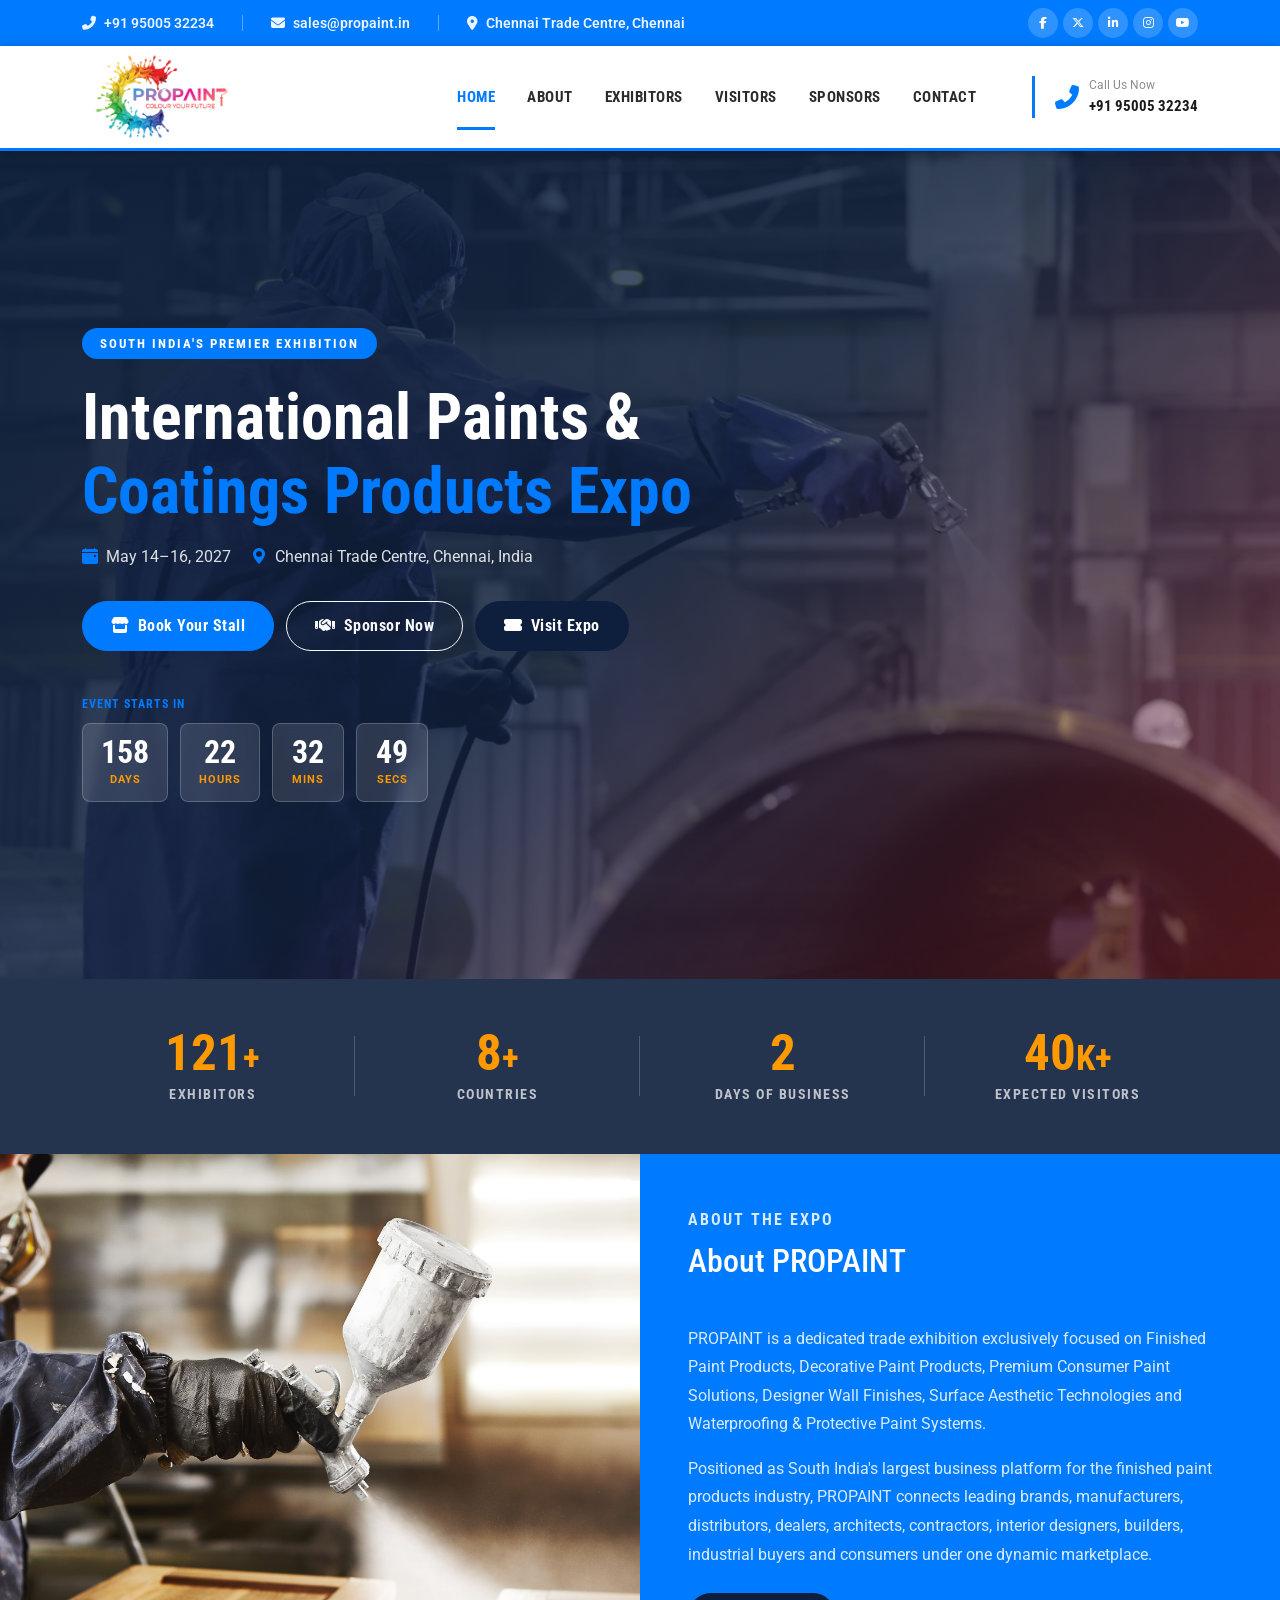
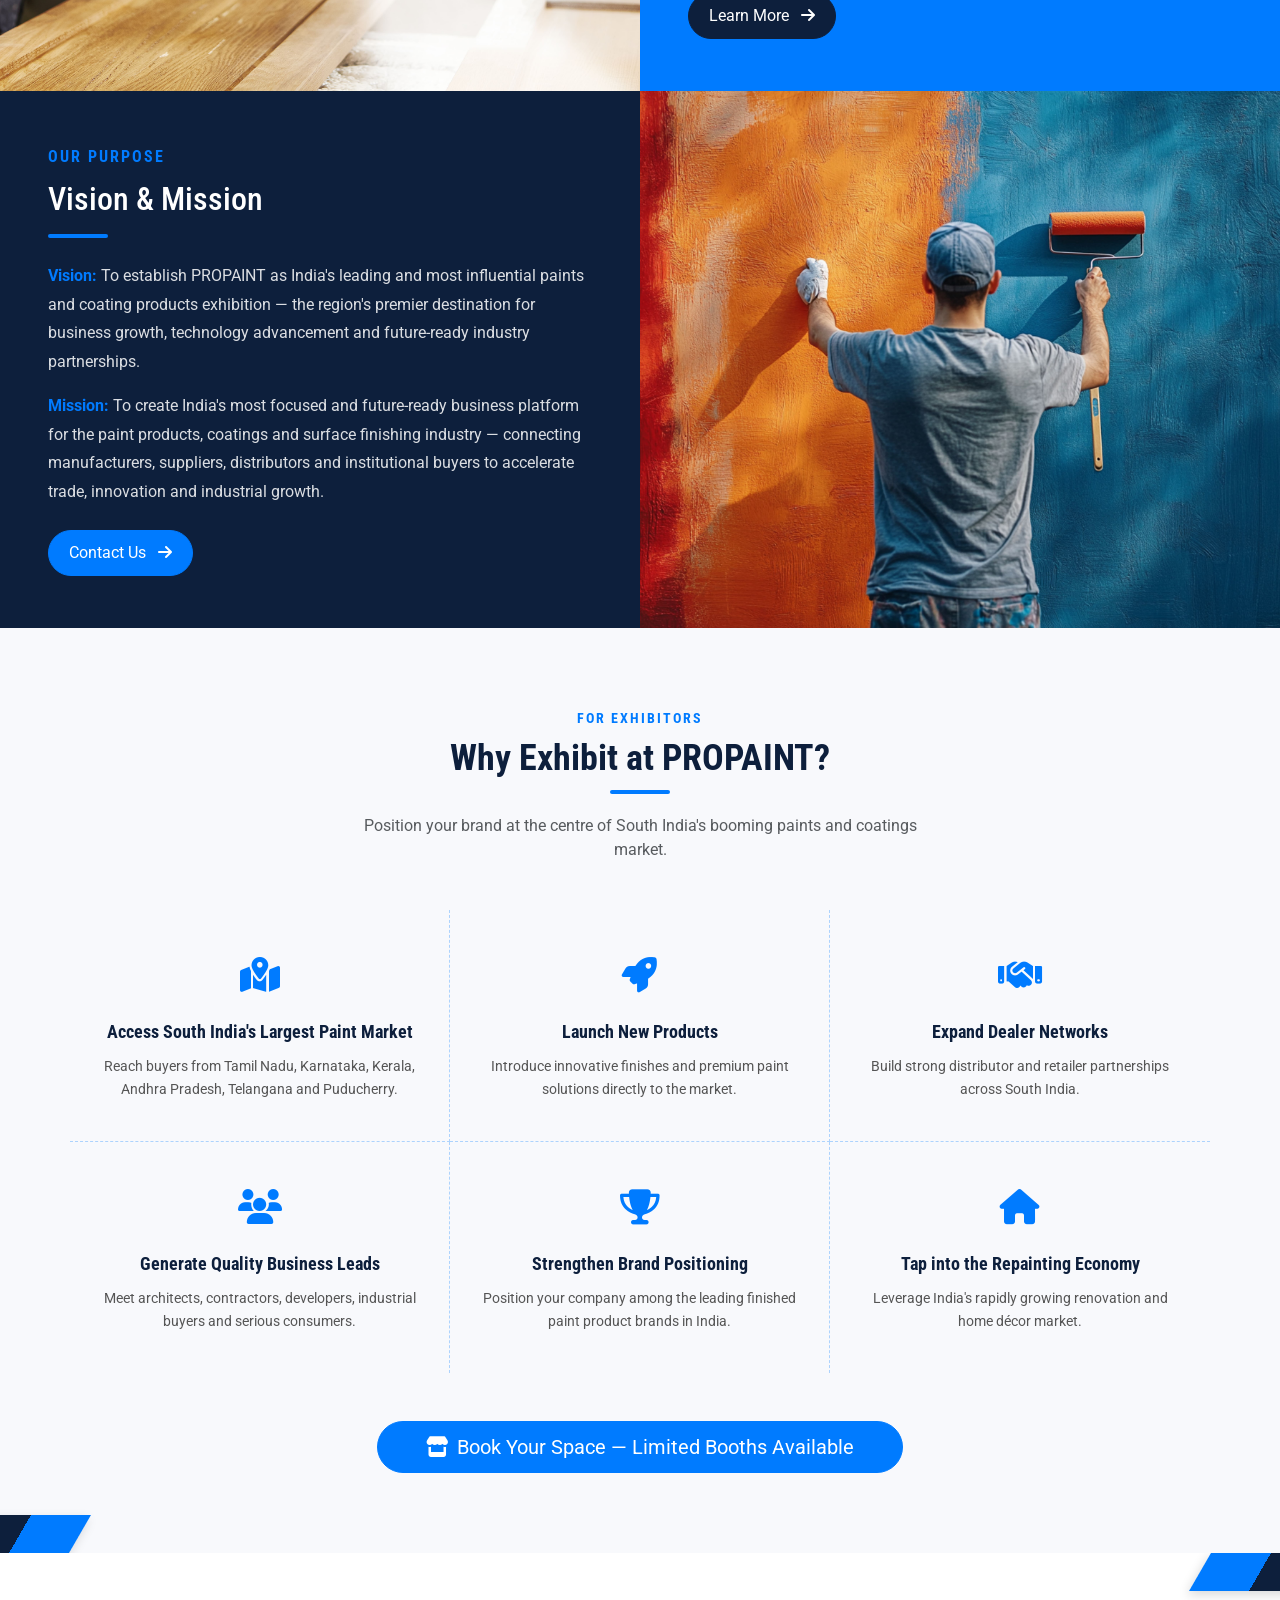
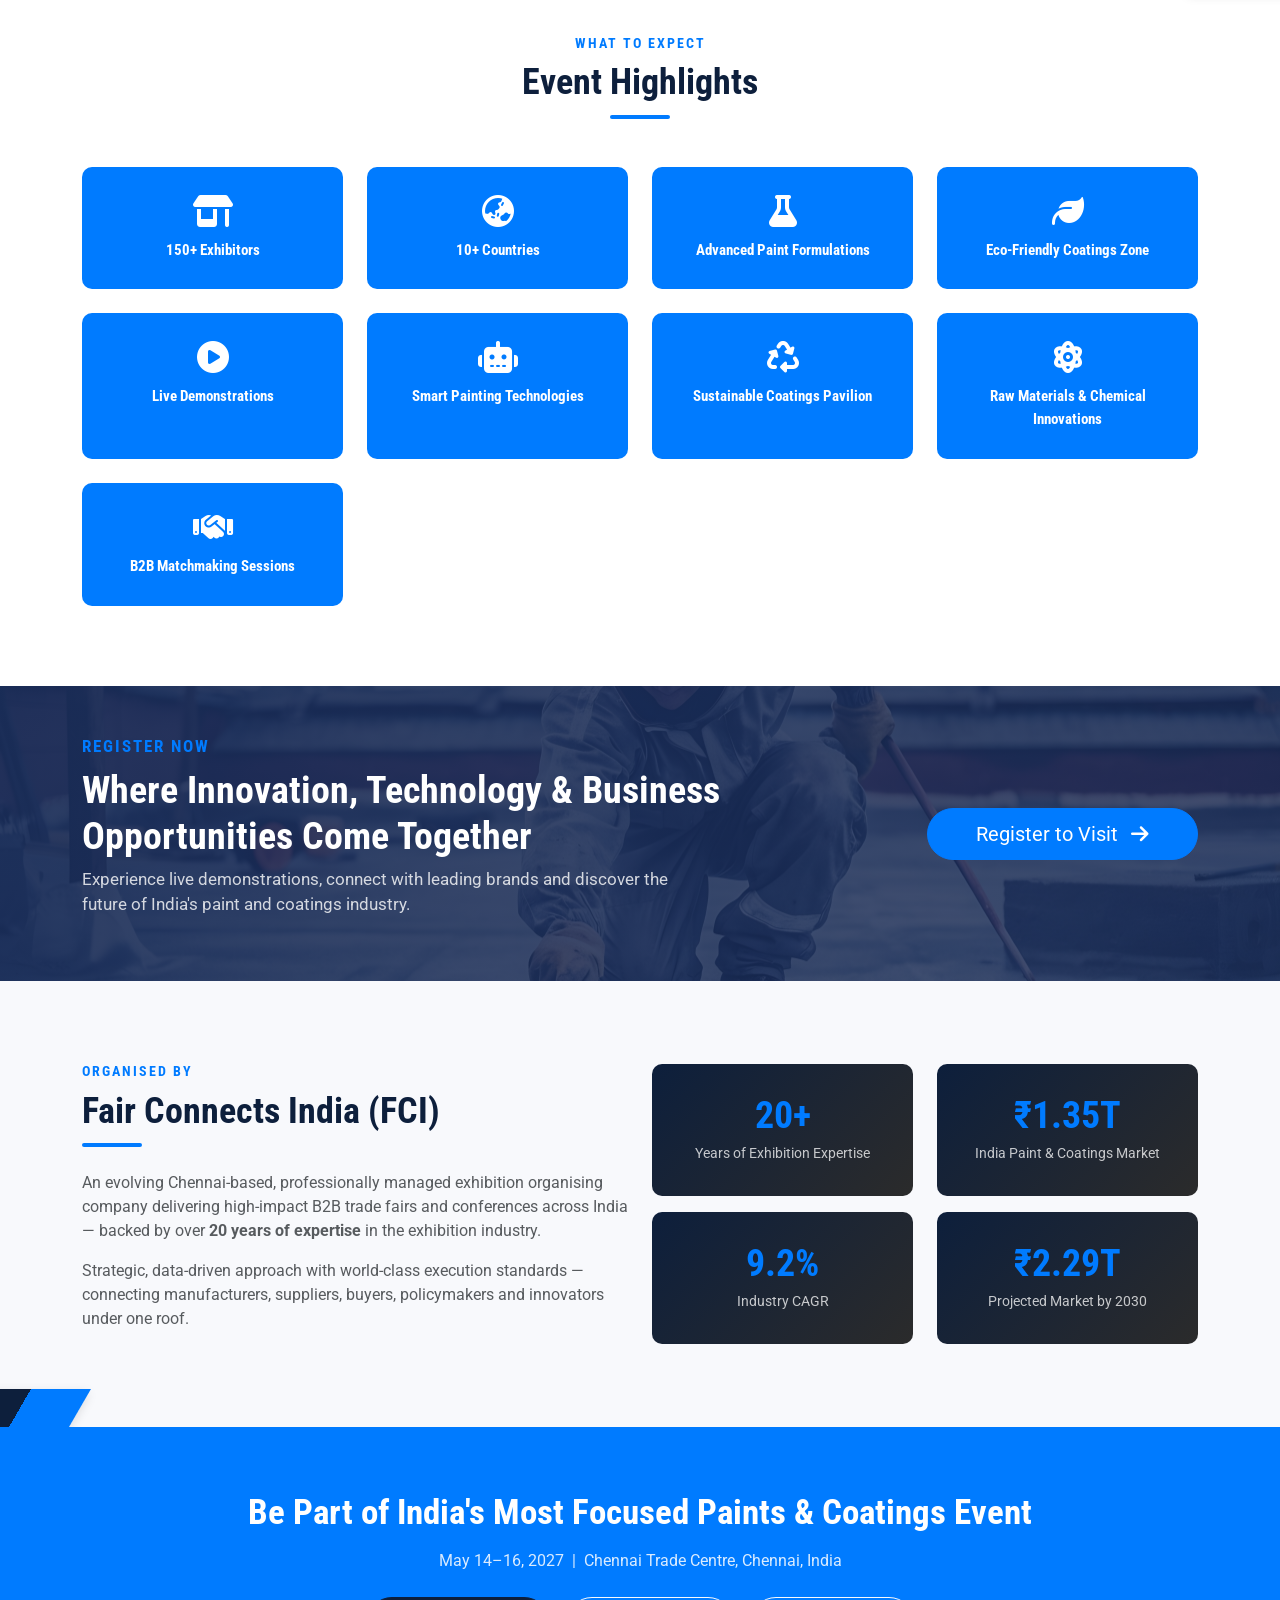
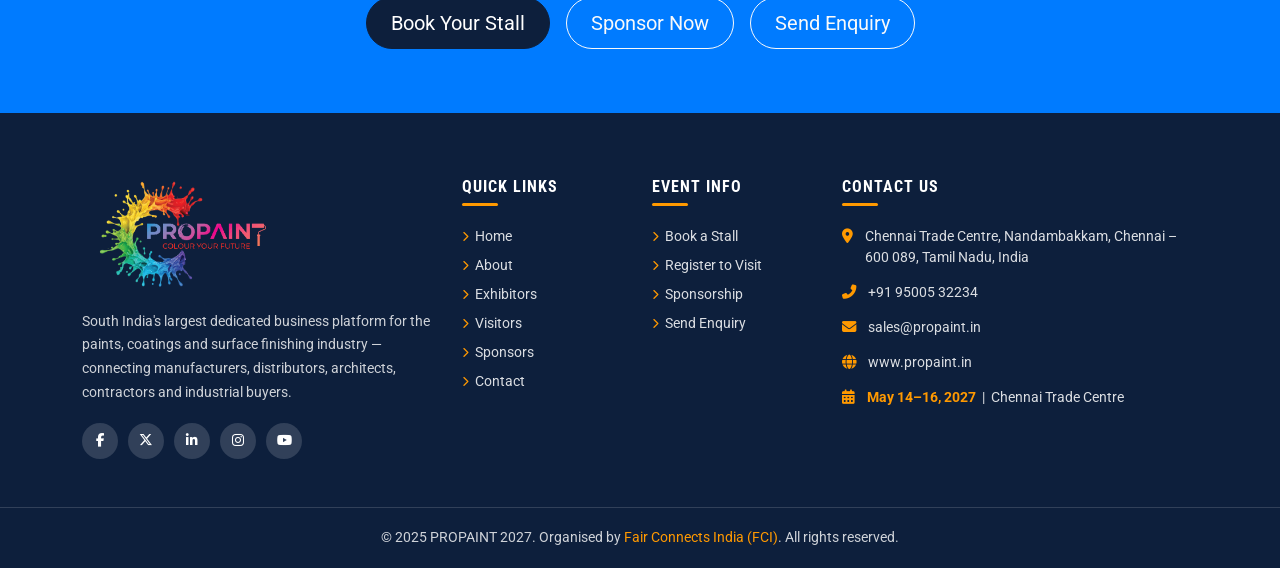
==== commit fd472c6c: "theme change" ====
--- a/index.html
+++ b/index.html
@@ -7,8 +7,6 @@
     <title>PROPAINT 2027 — International Paints &amp; Coatings Products Expo</title>
     <meta name="description"
         content="PROPAINT 2027 — South India's largest dedicated trade exhibition for the paints, coatings and surface finishing industry. May 14–16, 2027 at Chennai Trade Centre." />
-    <link rel="icon"
-        href="data:image/svg+xml,<svg xmlns='http://www.w3.org/2000/svg' viewBox='0 0 100 100'><text y='.9em' font-size='90'>🎨</text></svg>" />
     <!-- Google Fonts -->
     <link rel="preconnect" href="https://fonts.googleapis.com">
     <link rel="preconnect" href="https://fonts.gstatic.com" crossorigin>
@@ -37,7 +35,7 @@
      HERO
      ============================================================ -->
     <section class="hero"
-        style="background-image:url('https://images.unsplash.com/photo-1540575467063-178a50c2df87?w=1920&q=80')">
+        style="background-image:url('images/indus coating 2.jpg')">
         <div class="hero-overlay"></div>
         <div class="container hero-content py-5">
             <div class="row">
@@ -122,8 +120,7 @@
         <div class="container-fluid p-0">
             <div class="row g-0">
                 <div class="col-lg-6 about-img-wrap" data-aos="fade-right">
-                    <img src="images/wood_coating 2.jpg"
-                        alt="PROPAINT Expo" loading="lazy">
+                    <img src="images/wood_coating 2.jpg" alt="PROPAINT Expo" loading="lazy">
                 </div>
                 <div class="col-lg-6">
                     <div class="about-content-box">
@@ -152,8 +149,7 @@
         <div class="container-fluid p-0">
             <div class="row g-0">
                 <div class="col-lg-6 order-lg-2 about-img-wrap" data-aos="fade-left">
-                    <img src="images/interior 2.jpg"
-                        alt="Paint Colors" loading="lazy">
+                    <img src="images/interior 2.jpg" alt="Paint Colors" loading="lazy">
                 </div>
                 <div class="col-lg-6 order-lg-1">
                     <div class="about-content-box dark">
@@ -179,7 +175,7 @@
     <!-- ============================================================
      WHY EXHIBIT (feature cards)
      ============================================================ -->
-    <section class="section-bg">
+    <section class="section-bg decor-left">
         <div class="container">
             <div class="text-center mb-5" data-aos="fade-up">
                 <p class="section-subtitle">For Exhibitors</p>
@@ -202,7 +198,7 @@
     <!-- ============================================================
      EVENT HIGHLIGHTS
      ============================================================ -->
-    <section>
+    <section class="decor-right">
         <div class="container">
             <div class="text-center mb-5" data-aos="fade-up">
                 <p class="section-subtitle">What to Expect</p>
@@ -218,8 +214,7 @@
     <!-- ============================================================
      CTA BAND — VISITOR
      ============================================================ -->
-    <section class="cta-banner p-0"
-        style="background-image:url('images/waterproofing 2.jpg')">
+    <section class="cta-banner p-0" style="background-image:url('images/waterproofing 2.jpg')">
         <div class="container py-5">
             <div class="row align-items-center gy-4">
                 <div class="col-lg-8" data-aos="fade-right">
@@ -240,7 +235,7 @@
     <!-- ============================================================
      ORGANISER STRIP
      ============================================================ -->
-    <section class="section-bg">
+    <section class="section-bg decor-left">
         <div class="container">
             <div class="row align-items-center gy-4">
                 <div class="col-lg-6" data-aos="fade-right">
@@ -249,7 +244,8 @@
                     <div class="section-divider left mt-2 mb-4"></div>
                     <p class="text-muted">An evolving Chennai-based, professionally managed exhibition organising
                         company delivering high-impact B2B trade fairs and conferences across India — backed by over
-                        <strong>20 years of expertise</strong> in the exhibition industry.</p>
+                        <strong>20 years of expertise</strong> in the exhibition industry.
+                    </p>
                     <p class="text-muted">Strategic, data-driven approach with world-class execution standards —
                         connecting manufacturers, suppliers, buyers, policymakers and innovators under one roof.</p>
                 </div>
--- a/css/theme.css
+++ b/css/theme.css
@@ -9,25 +9,26 @@
    ================================================================ */
 
 :root {
-    --theme-primary: #e11f26;
+    --theme-primary: #007bff;
+    /* --theme-secondary: #1a1a1a; */
     --theme-secondary: #0d1f3c;
-    --theme-blue: #1fb5e9;
-    --theme-yellow: #fcdc3e;
+    --theme-blue: #007bff;
+    --theme-yellow: #ff9900;
 
     /* ---- Derived shades ---- */
-    --theme-primary-dark: #b71018;
-    --theme-primary-light: #fde8e9;
-    --theme-secondary-dark: #060f1e;
-    --theme-secondary-light: #1a3a6e;
-    --theme-blue-dark: #1290bb;
-    --theme-blue-light: #d0f1fd;
-    --theme-yellow-dark: #e5c400;
+    --theme-primary-dark: #0056b3;
+    --theme-primary-light: #e6f2ff;
+    --theme-secondary-dark: #000000;
+    --theme-secondary-light: #2b2b2b;
+    --theme-blue-dark: #0056b3;
+    --theme-blue-light: #e6f2ff;
+    --theme-yellow-dark: #d98200;
 
     /* ---- Bootstrap 5 overrides ---- */
     --bs-primary: var(--theme-primary);
-    --bs-primary-rgb: 225, 31, 38;
+    --bs-primary-rgb: 0, 123, 255;
     --bs-secondary: var(--theme-secondary);
-    --bs-secondary-rgb: 13, 31, 60;
+    --bs-secondary-rgb: 26, 26, 26;
     --bs-link-color: var(--theme-primary);
     --bs-link-hover-color: var(--theme-primary-dark);
 
--- a/css/style.css
+++ b/css/style.css
@@ -9,6 +9,7 @@
     box-sizing: border-box;
 }
 
+html,
 body {
     font-family: var(--font-body);
     color: #444;
@@ -239,7 +240,7 @@
 }
 
 .navbar-logo {
-    height: 72px;
+    height: 90px;
     width: auto;
     display: block;
     max-width: 220px;
@@ -820,7 +821,7 @@
 
 .sponsor-card-header {
     padding: 28px 28px 20px;
-    background: var(--theme-secondary);
+    background: var(--theme-primary);
     color: #fff;
 }
 
@@ -884,6 +885,10 @@
     color: #555;
 }
 
+.tc {
+    color: #fff;
+}
+
 .sponsor-benefit i {
     color: var(--theme-primary);
     margin-top: 3px;
@@ -926,33 +931,49 @@
    ============================================================ */
 .reason-item {
     display: flex;
-    gap: 18px;
+    align-items: center;
+    gap: 20px;
+    padding: 24px 28px;
+    background: #fff;
+    border: 1px solid #f0f0f0;
+    border-radius: 12px;
+    box-shadow: 0 8px 24px rgba(0, 0, 0, 0.04);
+    transition: all 0.3s ease;
+    height: 100%;
     margin-bottom: 24px;
 }
 
+.reason-item:hover {
+    transform: translateY(-5px);
+    box-shadow: 0 16px 32px rgba(0, 123, 255, 0.08);
+    border-color: rgba(0, 123, 255, 0.15);
+}
+
 .reason-icon {
-    width: 52px;
-    height: 52px;
-    min-width: 52px;
+    width: 68px;
+    height: 68px;
+    min-width: 68px;
     border-radius: 50%;
-    background: var(--theme-primary-light);
+    background: var(--theme-primary);
+    border: 4px solid var(--theme-yellow);
     display: flex;
     align-items: center;
     justify-content: center;
-    font-size: 1.2rem;
-    color: var(--theme-primary);
+    font-size: 1.5rem;
+    color: #fff;
+    box-shadow: 0 4px 12px rgba(0, 123, 255, 0.15);
 }
 
 .reason-item h5 {
-    font-size: 1rem;
+    font-size: 1.1rem;
     font-weight: 700;
     color: var(--theme-secondary);
-    margin-bottom: 4px;
+    margin-bottom: 6px;
 }
 
 .reason-item p {
     font-size: .875rem;
-    color: #666;
+    color: #555;
     margin: 0;
     line-height: 1.6;
 }
@@ -1110,12 +1131,12 @@
     height: auto;
     width: 200px;
     max-width: 100%;
-    display: block;
-    background: rgba(255,255,255,.1);
-    padding: 12px 18px;
-    border-radius: 10px;
+    /* display: block; */
+    /* background: rgba(255, 255, 255, .1); */
+    /* padding: 12px 18px; */
+    /* border-radius: 10px; */
     margin-bottom: 18px;
-    border: 1px solid rgba(255,255,255,.15);
+    /* border: 1px solid rgba(255, 255, 255, .15); */
     object-fit: contain;
 }
 
@@ -1258,11 +1279,13 @@
 }
 
 .bg-gradient-primary {
-    background: linear-gradient(135deg, var(--theme-primary) 0%, var(--theme-primary-dark) 100%);
+    /* background: linear-gradient(135deg, var(--theme-primary) 0%, var(--theme-primary-dark) 100%); */
+    background: var(--theme-primary);
 }
 
 .rounded-pill-btn {
     border-radius: 30px !important;
+    padding: 10px 20px
 }
 
 .text-amber {
@@ -1318,4 +1341,201 @@
     .cta-banner h2 {
         font-size: 1.75rem;
     }
+}
+
+/* ============================================================
+   Paint Theme Custom Additions (Geometric & Grid Accents)
+   ============================================================ */
+
+/* Skewed Ribbon Accents */
+.decor-left {
+    position: relative;
+    overflow: hidden;
+}
+
+.decor-left::before {
+    content: '';
+    position: absolute;
+    bottom: 0;
+    left: 0;
+    width: 120px;
+    height: 38px;
+    background: linear-gradient(to right, var(--theme-secondary) 50%, var(--theme-primary) 50%);
+    transform: skewX(-30deg) translateX(-40px);
+    z-index: 0;
+    pointer-events: none;
+    box-shadow: 0 4px 10px rgba(0, 0, 0, 0.15);
+}
+
+.decor-right {
+    position: relative;
+    overflow: hidden;
+}
+
+.decor-right::after {
+    content: '';
+    position: absolute;
+    top: 0;
+    right: 0;
+    width: 120px;
+    height: 38px;
+    background: linear-gradient(to right, var(--theme-primary) 50%, var(--theme-secondary) 50%);
+    transform: skewX(-30deg) translateX(40px);
+    z-index: 0;
+    pointer-events: none;
+    box-shadow: 0 4px 10px rgba(0, 0, 0, 0.15);
+}
+
+.decor-left .container,
+.decor-right .container {
+    position: relative;
+    z-index: 1;
+}
+
+
+/* Why Exhibit Dashed Grid Layout */
+.why-exhibit-col {
+    border-right: 1.5px dashed rgba(0, 123, 255, 0.3);
+    border-bottom: 1.5px dashed rgba(0, 123, 255, 0.3);
+    padding: 40px 30px;
+    text-align: center;
+    transition: all 0.3s ease;
+    background: transparent;
+}
+
+.why-exhibit-col:hover {
+    background-color: rgba(0, 123, 255, 0.03);
+}
+
+.why-exhibit-icon {
+    font-size: 2.2rem;
+    color: var(--theme-primary);
+    margin-bottom: 18px;
+    display: inline-block;
+    transition: transform 0.3s ease;
+}
+
+.why-exhibit-col:hover .why-exhibit-icon {
+    transform: scale(1.1);
+}
+
+.why-exhibit-col h4 {
+    font-family: var(--font-heading);
+    font-size: 1.15rem;
+    font-weight: 700;
+    color: var(--theme-secondary);
+    margin-bottom: 12px;
+}
+
+.why-exhibit-col p {
+    font-size: 0.9rem;
+    color: #555;
+    line-height: 1.6;
+    margin-bottom: 0;
+}
+
+@media (min-width: 992px) {
+    .why-exhibit-col:nth-child(3n) {
+        border-right: none;
+    }
+
+    .why-exhibit-col:nth-child(n+4) {
+        border-bottom: none;
+    }
+}
+
+@media (max-width: 991px) and (min-width: 768px) {
+    .why-exhibit-col {
+        border-right: 1.5px dashed rgba(0, 123, 255, 0.3);
+        border-bottom: 1.5px dashed rgba(0, 123, 255, 0.3);
+    }
+
+    .why-exhibit-col:nth-child(2n) {
+        border-right: none;
+    }
+
+    .why-exhibit-col:nth-child(n+5) {
+        border-bottom: none;
+    }
+}
+
+@media (max-width: 767px) {
+    .why-exhibit-col {
+        border-right: none !important;
+        border-bottom: 1.5px dashed rgba(0, 123, 255, 0.3) !important;
+    }
+
+    .why-exhibit-col:last-child {
+        border-bottom: none !important;
+    }
+}
+
+/* Theme Footer Overrides */
+.site-footer {
+    background: var(--theme-secondary) !important;
+    color: rgba(255, 255, 255, 0.9) !important;
+}
+
+.site-footer p {
+    color: rgba(255, 255, 255, 0.8) !important;
+}
+
+.site-footer .footer-heading {
+    color: #ffffff !important;
+}
+
+.site-footer .footer-heading::after {
+    background: var(--theme-yellow) !important;
+}
+
+.site-footer .footer-links a {
+    color: rgba(255, 255, 255, 0.85) !important;
+}
+
+.site-footer .footer-links a:hover {
+    color: var(--theme-yellow) !important;
+    padding-left: 4px;
+}
+
+.site-footer .footer-links a i {
+    color: var(--theme-yellow) !important;
+}
+
+.site-footer .footer-contact-item i {
+    color: var(--theme-yellow) !important;
+}
+
+.site-footer .footer-contact-item span {
+    color: rgba(255, 255, 255, 0.85) !important;
+}
+
+.site-footer .footer-social a {
+    background: rgba(255, 255, 255, 0.15) !important;
+    color: #ffffff !important;
+}
+
+.site-footer .footer-social a:hover {
+    background: var(--theme-yellow) !important;
+    color: var(--theme-secondary) !important;
+}
+
+.footer-bottom {
+    background: var(--theme-secondary) !important;
+    border-top: 1px solid rgba(255, 255, 255, 0.15) !important;
+    color: rgba(255, 255, 255, 0.7) !important;
+}
+
+.footer-bottom a {
+    color: var(--theme-yellow) !important;
+}
+
+.footer-logo {
+    /* background: rgba(255, 255, 255, 0.1) !important;
+    border-color: rgba(255, 255, 255, 0.2) !important; */
+}
+
+.contact-map {
+    display: flex;
+    justify-content: center;
+    align-items: center;
 }
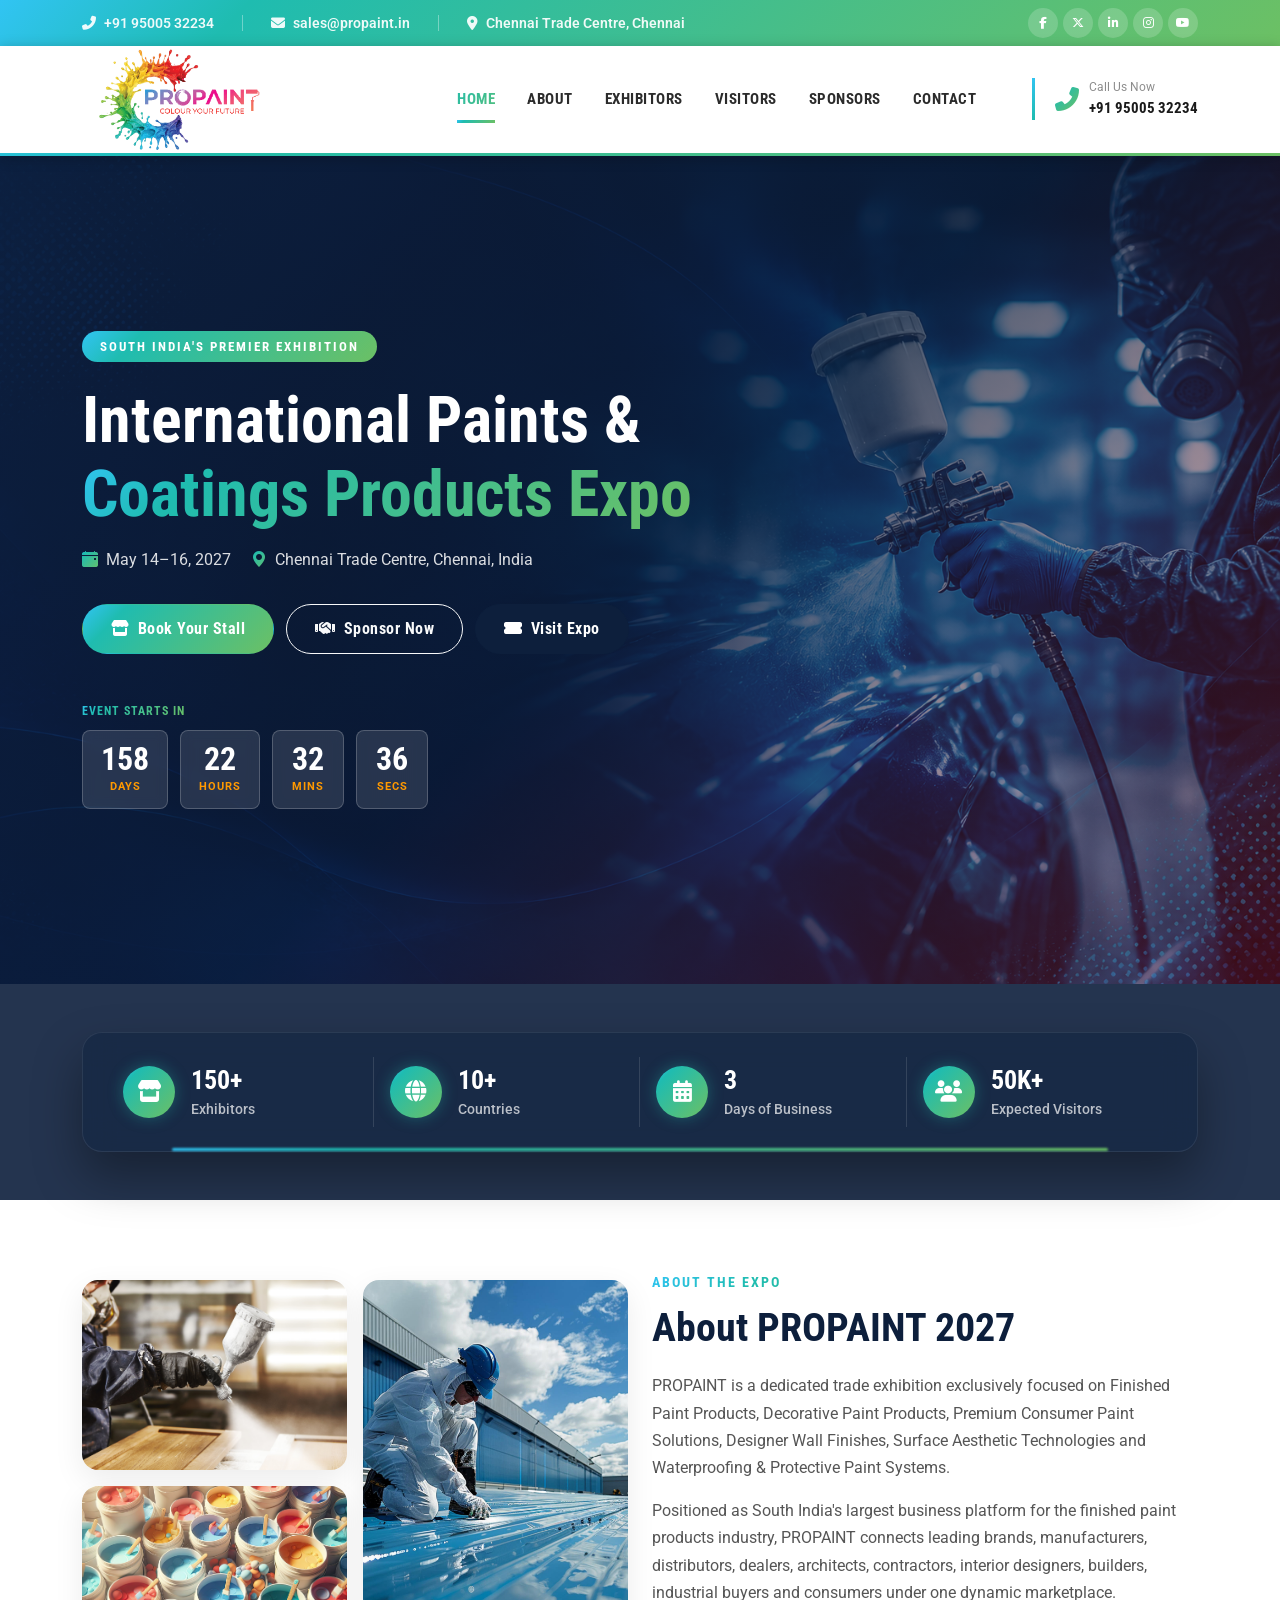
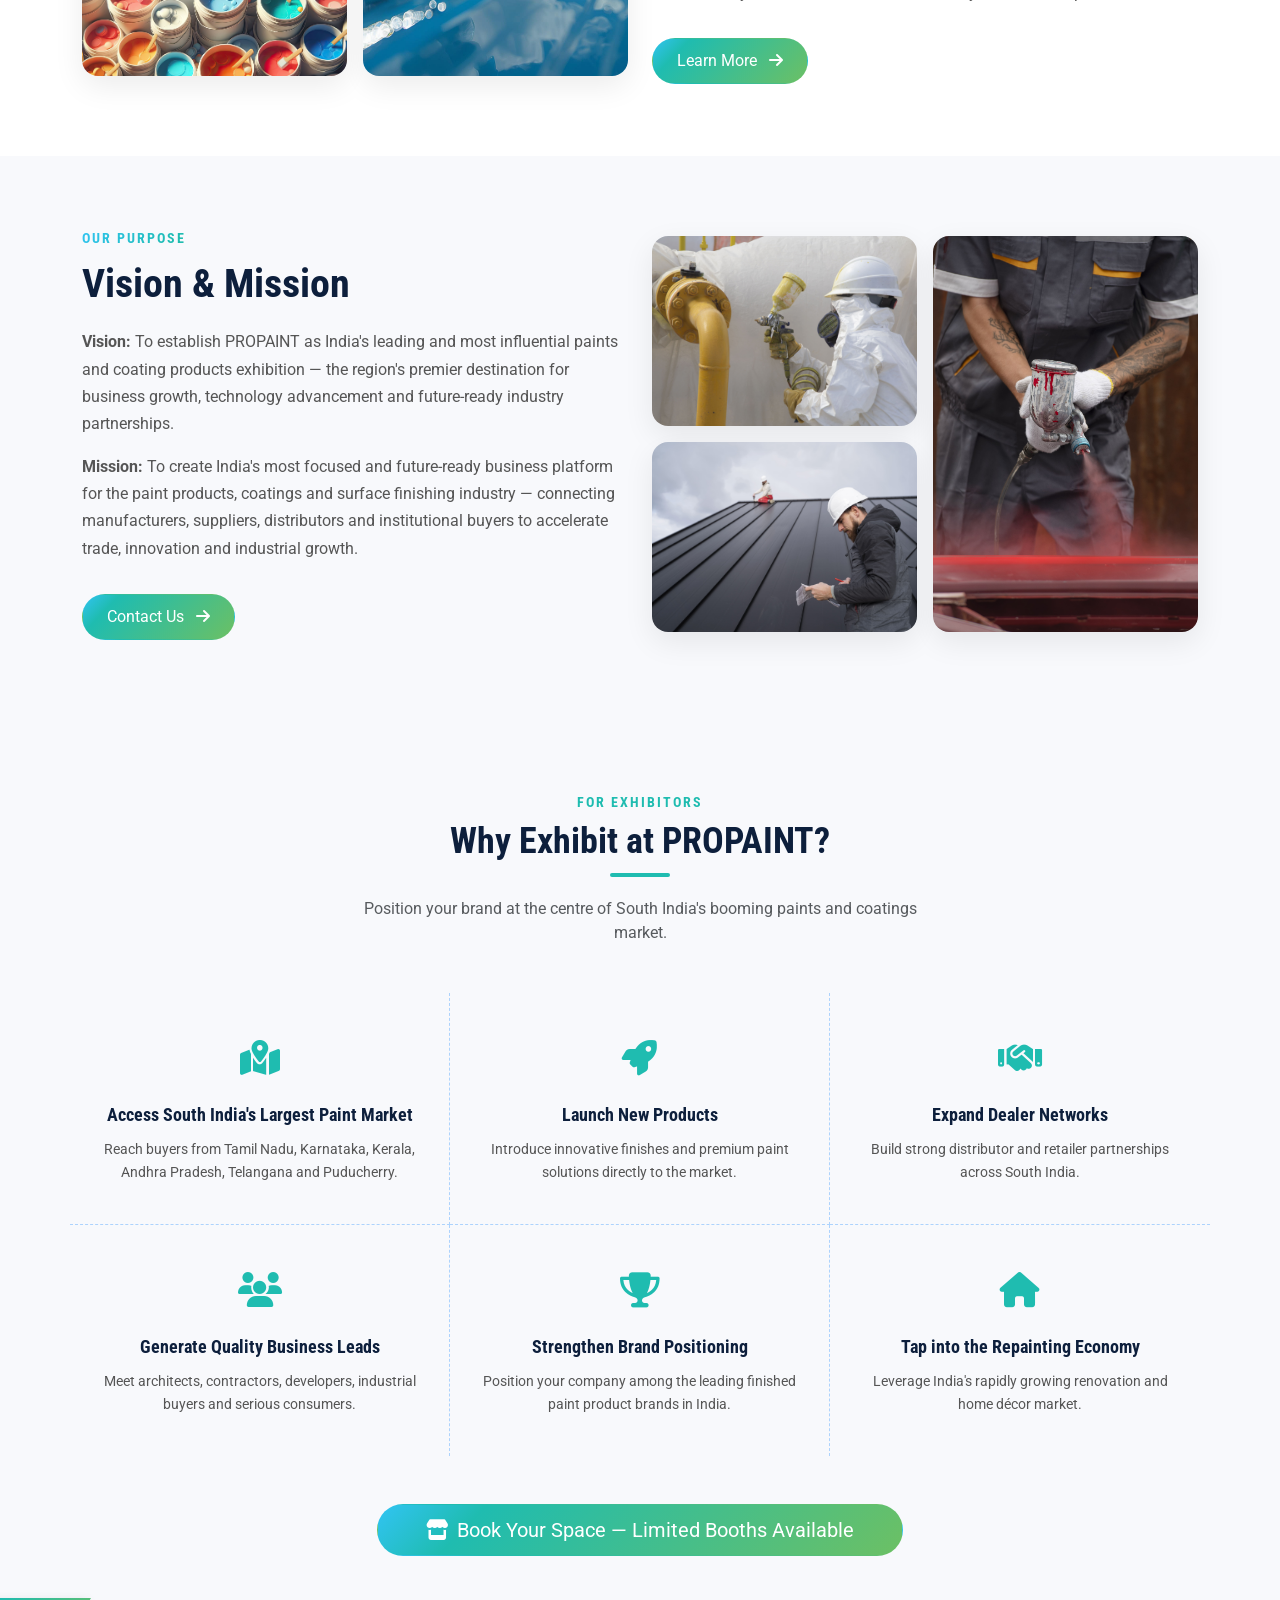
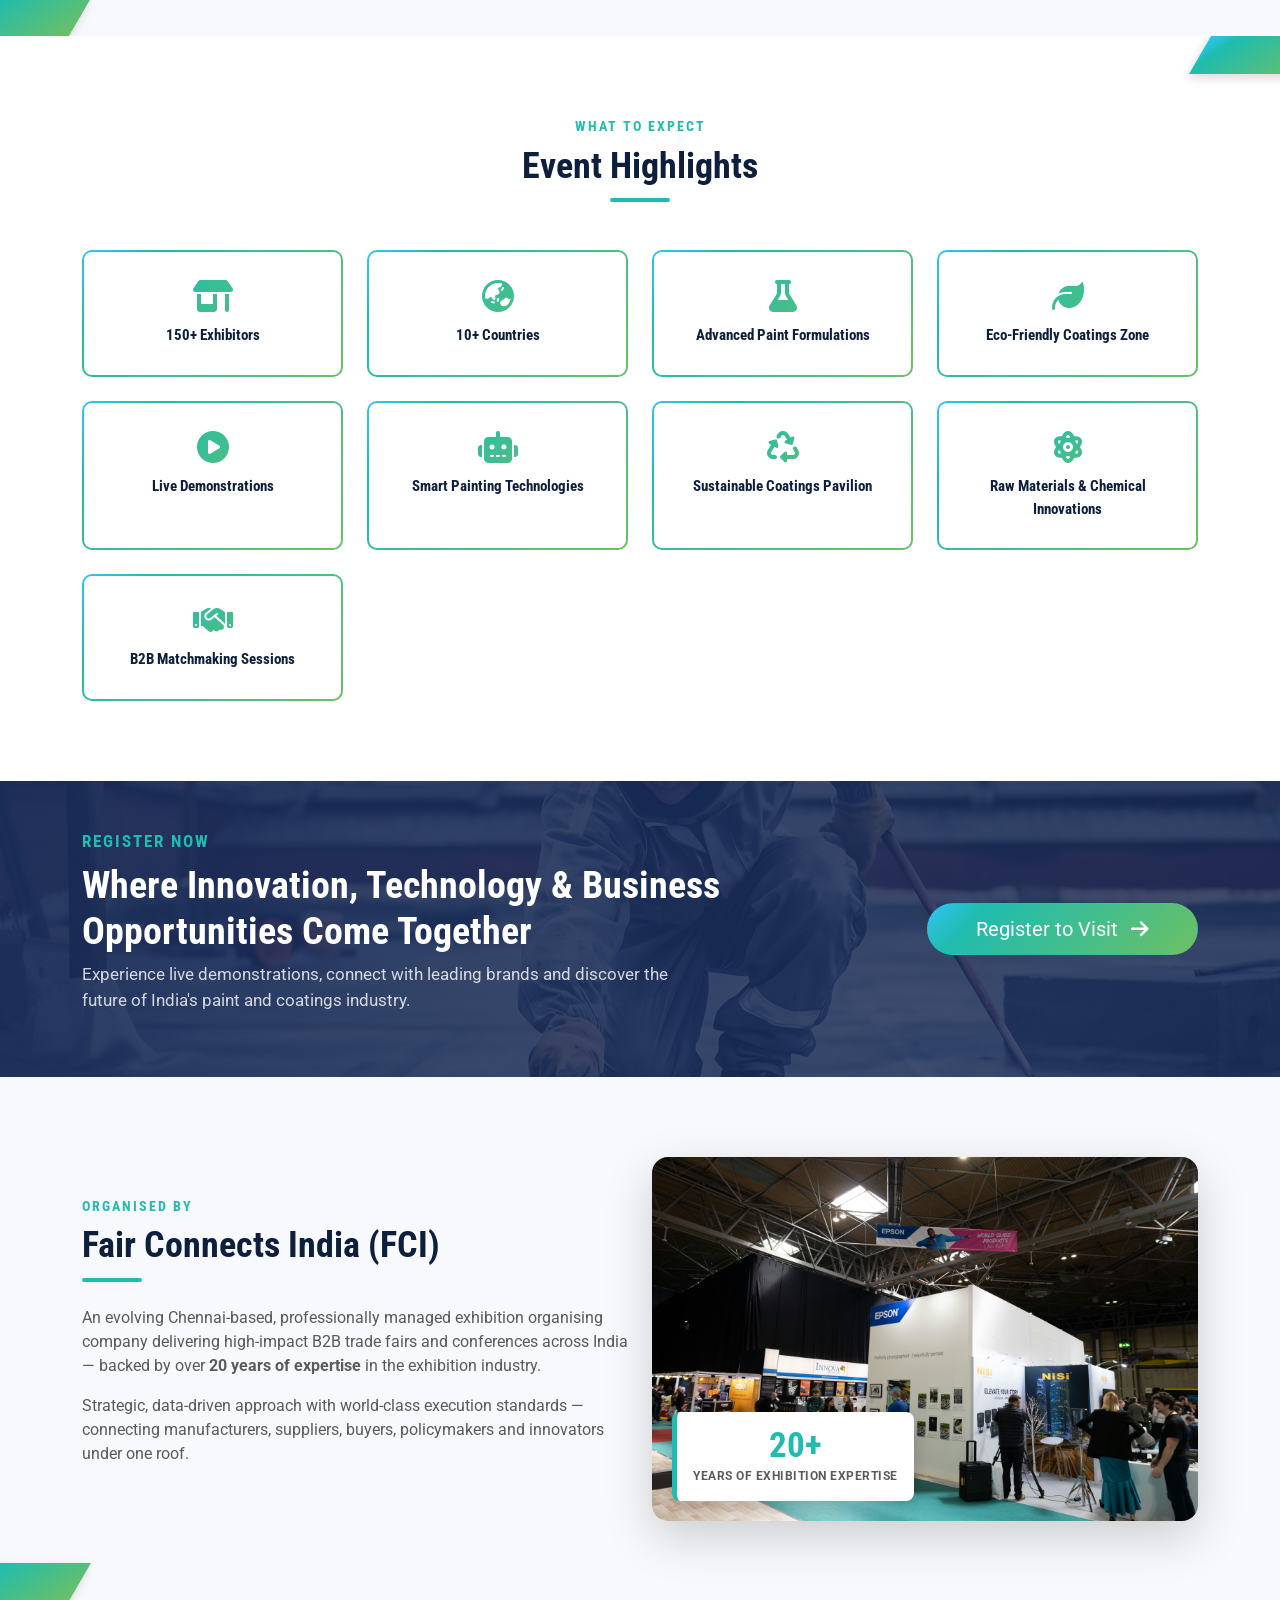
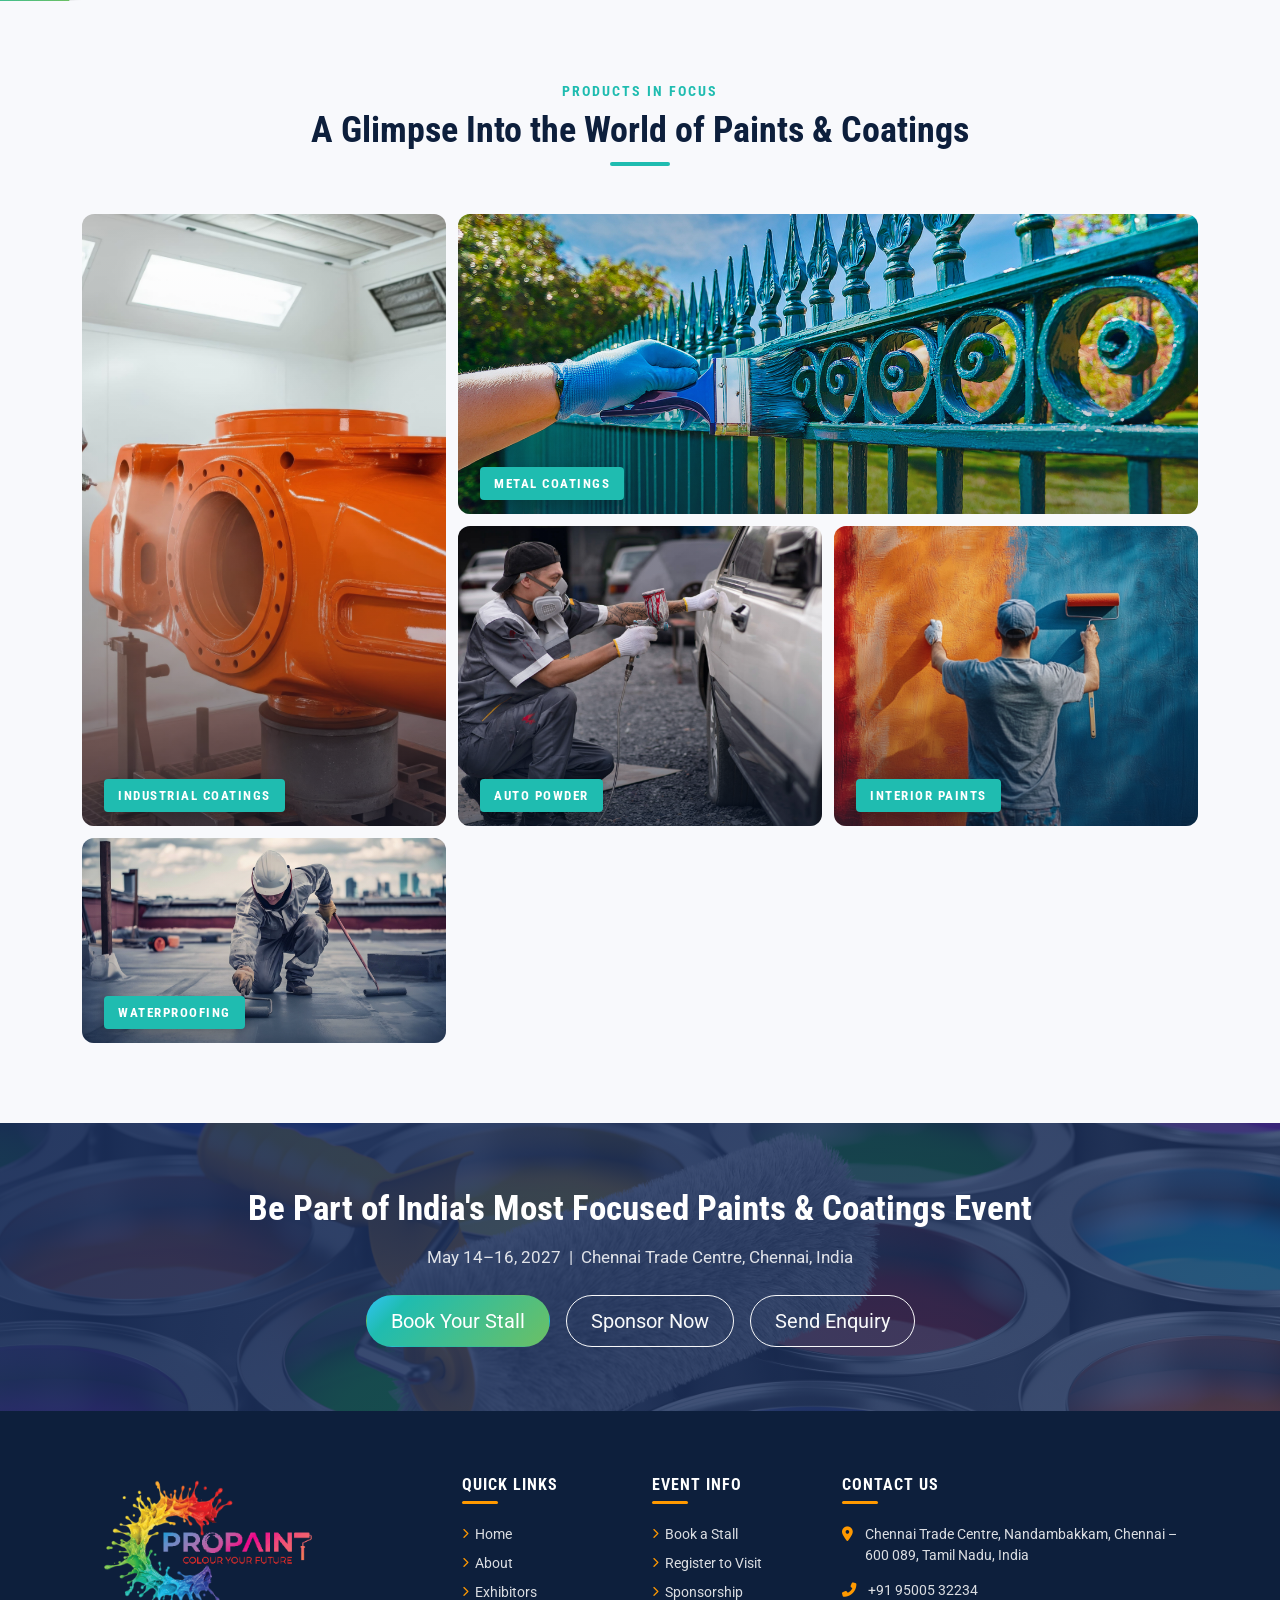
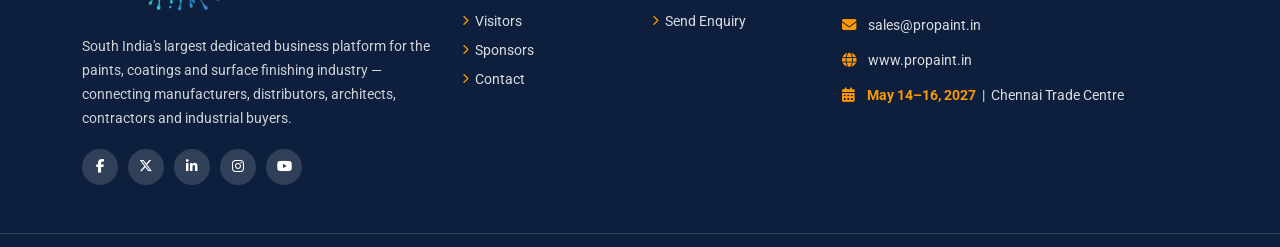
==== commit 730e50ce: "theme refactor" ====
--- a/index.html
+++ b/index.html
@@ -34,8 +34,7 @@
     <!-- ============================================================
      HERO
      ============================================================ -->
-    <section class="hero"
-        style="background-image:url('images/indus coating 2.jpg')">
+    <section class="hero" style="background-image:url('images/hero.png')">
         <div class="hero-overlay"></div>
         <div class="container hero-content py-5">
             <div class="row">
@@ -88,45 +87,36 @@
     <!-- ============================================================
      STATS STRIP
      ============================================================ -->
-    <section class="stats-strip py-0"
+    <section class="stats-strip py-5"
         style="background-image:url('https://images.unsplash.com/photo-1565793579543-2461da8ece42?w=1920&q=80')">
-        <div class="container position-relative py-5">
-            <div class="row gy-4 position-relative" id="stats-container">
-                <!-- injected by main.js -->
-                <div class="col-6 col-md-3 stat-item">
-                    <div class="stat-num"><span>150</span><span class="stat-suffix">+</span></div>
-                    <div class="stat-label">Exhibitors</div>
-                </div>
-                <div class="col-6 col-md-3 stat-item">
-                    <div class="stat-num"><span>10</span><span class="stat-suffix">+</span></div>
-                    <div class="stat-label">Countries</div>
-                </div>
-                <div class="col-6 col-md-3 stat-item">
-                    <div class="stat-num"><span>3</span><span class="stat-suffix"></span></div>
-                    <div class="stat-label">Days of Business</div>
-                </div>
-                <div class="col-6 col-md-3 stat-item">
-                    <div class="stat-num"><span>50</span><span class="stat-suffix">K+</span></div>
-                    <div class="stat-label">Expected Visitors</div>
-                </div>
-            </div>
-        </div>
-    </section>
-
-    <!-- ============================================================
-     ABOUT PROPAINT (split section 1)
-     ============================================================ -->
-    <section class="p-0">
-        <div class="container-fluid p-0">
-            <div class="row g-0">
-                <div class="col-lg-6 about-img-wrap" data-aos="fade-right">
-                    <img src="images/wood_coating 2.jpg" alt="PROPAINT Expo" loading="lazy">
-                </div>
-                <div class="col-lg-6">
-                    <div class="about-content-box">
-                        <p class="section-subtitle">About the Expo</p>
-                        <h2>About PROPAINT</h2>
-                        <div class="section-divider left mt-2 mb-4"></div>
+        <div class="container position-relative">
+            <div id="stats-container">
+                <!-- Dynamically rendered by main.js using STATS in data.js -->
+            </div>
+        </div>
+    </section>
+
+    <!-- ============================================================
+     ABOUT PROPAINT (Modern layout)
+     ============================================================ -->
+    <section class="py-5 bg-white">
+        <div class="container py-4">
+            <div class="row align-items-center gy-5">
+                <div class="col-lg-6" data-aos="fade-right">
+                    <div class="about-image-grid">
+                        <div class="about-image-grid-left">
+                            <img src="images/wood_coating 2.jpg" alt="Wood Coating" loading="lazy">
+                            <img src="images/paint containers 2.jpg" alt="Paint Containers" loading="lazy">
+                        </div>
+                        <div class="about-image-grid-right">
+                            <img src="images/waterproofing 3.jpg" alt="Interior Painting" loading="lazy">
+                        </div>
+                    </div>
+                </div>
+                <div class="col-lg-6" data-aos="fade-left">
+                    <div class="about-text-container">
+                        <span class="section-subtitle">About the Expo</span>
+                        <h2>About PROPAINT 2027</h2>
                         <p>PROPAINT is a dedicated trade exhibition exclusively focused on Finished Paint Products,
                             Decorative Paint Products, Premium Consumer Paint Solutions, Designer Wall Finishes, Surface
                             Aesthetic Technologies and Waterproofing &amp; Protective Paint Systems.</p>
@@ -134,38 +124,51 @@
                             industry, PROPAINT connects leading brands, manufacturers, distributors, dealers,
                             architects, contractors, interior designers, builders, industrial buyers and consumers under
                             one dynamic marketplace.</p>
-                        <a href="about.html" class="btn btn-secondary rounded-pill-btn mt-2">Learn More <i
-                                class="fas fa-arrow-right ms-2"></i></a>
-                    </div>
-                </div>
-            </div>
-        </div>
-    </section>
-
-    <!-- ============================================================
-     VISION & MISSION (split section 2)
-     ============================================================ -->
-    <section class="p-0">
-        <div class="container-fluid p-0">
-            <div class="row g-0">
-                <div class="col-lg-6 order-lg-2 about-img-wrap" data-aos="fade-left">
-                    <img src="images/interior 2.jpg" alt="Paint Colors" loading="lazy">
-                </div>
-                <div class="col-lg-6 order-lg-1">
-                    <div class="about-content-box dark">
-                        <p class="section-subtitle" style="color:var(--theme-primary)">Our Purpose</p>
+                        <div>
+                            <a href="about.html" class="btn btn-primary rounded-pill-btn mt-3 px-4">
+                                Learn More <i class="fas fa-arrow-right ms-2"></i>
+                            </a>
+                        </div>
+                    </div>
+                </div>
+            </div>
+        </div>
+    </section>
+
+    <!-- ============================================================
+     VISION & MISSION (Modern layout reversed)
+     ============================================================ -->
+    <section class="py-5 section-bg">
+        <div class="container py-4">
+            <div class="row align-items-center gy-5">
+                <div class="col-lg-6 order-lg-2" data-aos="fade-left">
+                    <div class="about-image-grid">
+                        <div class="about-image-grid-left">
+                            <img src="images/indus coating 3.jpg" alt="Industrial Coating" loading="lazy">
+                            <img src="images/waterproofing 1.jpg" alt="Waterproofing" loading="lazy">
+                        </div>
+                        <div class="about-image-grid-right">
+                            <img src="images/auto powder2.jpg" alt="Automotive Coating" loading="lazy">
+                        </div>
+                    </div>
+                </div>
+                <div class="col-lg-6 order-lg-1" data-aos="fade-right">
+                    <div class="about-text-container">
+                        <span class="section-subtitle">Our Purpose</span>
                         <h2>Vision &amp; Mission</h2>
-                        <div class="section-divider left mt-2 mb-4"></div>
-                        <p><strong style="color:var(--theme-primary)">Vision:</strong> To establish PROPAINT as India's
+                        <p><strong>Vision:</strong> To establish PROPAINT as India's
                             leading and most influential paints and coating products exhibition — the region's premier
                             destination for business growth, technology advancement and future-ready industry
                             partnerships.</p>
-                        <p><strong style="color:var(--theme-primary)">Mission:</strong> To create India's most focused
+                        <p><strong>Mission:</strong> To create India's most focused
                             and future-ready business platform for the paint products, coatings and surface finishing
                             industry — connecting manufacturers, suppliers, distributors and institutional buyers to
                             accelerate trade, innovation and industrial growth.</p>
-                        <a href="contact.html" class="btn btn-primary rounded-pill-btn mt-2">Contact Us <i
-                                class="fas fa-arrow-right ms-2"></i></a>
+                        <div>
+                            <a href="contact.html" class="btn btn-primary rounded-pill-btn mt-3 px-4">
+                                Contact Us <i class="fas fa-arrow-right ms-2"></i>
+                            </a>
+                        </div>
                     </div>
                 </div>
             </div>
@@ -249,33 +252,61 @@
                     <p class="text-muted">Strategic, data-driven approach with world-class execution standards —
                         connecting manufacturers, suppliers, buyers, policymakers and innovators under one roof.</p>
                 </div>
-                <div class="col-lg-6" data-aos="fade-left">
-                    <div class="row gy-3">
-                        <div class="col-6">
-                            <div class="insight-card h-100">
-                                <div class="big-num">20+</div>
-                                <p>Years of Exhibition Expertise</p>
-                            </div>
-                        </div>
-                        <div class="col-6">
-                            <div class="insight-card h-100">
-                                <div class="big-num">₹1.35T</div>
-                                <p>India Paint &amp; Coatings Market</p>
-                            </div>
-                        </div>
-                        <div class="col-6">
-                            <div class="insight-card h-100">
-                                <div class="big-num">9.2%</div>
-                                <p>Industry CAGR</p>
-                            </div>
-                        </div>
-                        <div class="col-6">
-                            <div class="insight-card h-100">
-                                <div class="big-num">₹2.29T</div>
-                                <p>Projected Market by 2030</p>
-                            </div>
-                        </div>
-                    </div>
+                <div class="col-lg-6 text-center" data-aos="fade-left">
+                    <div class="position-relative d-inline-block w-100">
+                        <img src="images/expo.jpg" alt="Fair Connects India B2B Exhibition Organizer"
+                            class="img-fluid rounded-4 shadow-lg w-100" style="max-height: 400px; object-fit: cover;">
+                        <div class="position-absolute bg-white p-3 rounded-3 shadow text-center"
+                            style="bottom: 20px; left: 20px; border-left: 5px solid var(--theme-primary); min-width: 170px; z-index: 10;">
+                            <h3 class="fw-bold mb-0 text-primary"
+                                style="font-family: var(--font-heading); font-size: 2.2rem; line-height: 1;">20+</h3>
+                            <p class="mb-0 text-muted small fw-bold text-uppercase"
+                                style="font-size: 0.72rem; letter-spacing: 0.5px; margin-top: 4px;">Years of Exhibition
+                                Expertise</p>
+                        </div>
+                    </div>
+                </div>
+            </div>
+        </div>
+    </section>
+
+    <!-- ============================================================
+     BENTO GALLERY
+     ============================================================ -->
+    <section class="bento-gallery-section">
+        <div class="container">
+            <div class="text-center mb-5" data-aos="fade-up">
+                <p class="section-subtitle">Products in Focus</p>
+                <h2 class="section-title">A Glimpse Into the World of Paints &amp; Coatings</h2>
+                <div class="section-divider mx-auto"></div>
+            </div>
+        </div>
+        <div class="container">
+            <div class="bento-gallery" data-aos="fade-up" data-aos-delay="100">
+                <!-- Cell 1: tall left (spans 2 rows) -->
+                <div class="bento-item bento-tall">
+                    <img src="images/indus coating 1.jpg" alt="Industrial Coatings" loading="lazy">
+                    <div class="bento-label"><span>Industrial Coatings</span></div>
+                </div>
+                <!-- Cell 2: wide top-center (spans 2 cols) -->
+                <div class="bento-item bento-wide">
+                    <img src="images/metal coating 1.jpg" alt="Metal Coatings" loading="lazy">
+                    <div class="bento-label"><span>Metal Coatings</span></div>
+                </div>
+                <!-- Cell 3: top-right -->
+                <div class="bento-item">
+                    <img src="images/auto powder.jpg" alt="Auto Powder Coatings" loading="lazy">
+                    <div class="bento-label"><span>Auto Powder</span></div>
+                </div>
+                <!-- Cell 4: bottom-center -->
+                <div class="bento-item">
+                    <img src="images/interior 2.jpg" alt="Interior Paints" loading="lazy">
+                    <div class="bento-label"><span>Interior Paints</span></div>
+                </div>
+                <!-- Cell 5: bottom-right -->
+                <div class="bento-item">
+                    <img src="images/waterproofing 2.jpg" alt="Waterproofing" loading="lazy">
+                    <div class="bento-label"><span>Waterproofing</span></div>
                 </div>
             </div>
         </div>
@@ -284,7 +315,7 @@
     <!-- ============================================================
      FINAL CTA
      ============================================================ -->
-    <section class="bg-gradient-primary text-white text-center py-5">
+    <section class="cta-banner text-center py-5" style="background-image:url('images/reflective paint 2.jpg')">
         <div class="container py-3" data-aos="zoom-in">
             <h2 class="text-white fw-bold mb-3" style="font-family:var(--font-heading);font-size:2.2rem">
                 Be Part of India's Most Focused Paints &amp; Coatings Event
@@ -293,7 +324,7 @@
                 May 14–16, 2027 &nbsp;|&nbsp; Chennai Trade Centre, Chennai, India
             </p>
             <div class="d-flex justify-content-center flex-wrap gap-3">
-                <a href="exhibitors.html" class="btn btn-secondary btn-lg rounded-pill-btn px-4">Book Your Stall</a>
+                <a href="exhibitors.html" class="btn btn-primary btn-lg rounded-pill-btn px-4">Book Your Stall</a>
                 <a href="sponsors.html" class="btn btn-outline-light btn-lg rounded-pill-btn px-4">Sponsor Now</a>
                 <a href="contact.html" class="btn btn-outline-light btn-lg rounded-pill-btn px-4">Send Enquiry</a>
             </div>
--- a/css/theme.css
+++ b/css/theme.css
@@ -9,33 +9,36 @@
    ================================================================ */
 
 :root {
-    --theme-primary: #007bff;
-    /* --theme-secondary: #1a1a1a; */
-    --theme-secondary: #0d1f3c;
-    --theme-blue: #007bff;
-    --theme-yellow: #ff9900;
+  --theme-primary: #1FBCB0;
+  /* --theme-secondary: #1a1a1a; */
+  --theme-secondary: #0d1f3c;
+  --theme-blue: #007bff;
+  --theme-yellow: #ff9900;
 
-    /* ---- Derived shades ---- */
-    --theme-primary-dark: #0056b3;
-    --theme-primary-light: #e6f2ff;
-    --theme-secondary-dark: #000000;
-    --theme-secondary-light: #2b2b2b;
-    --theme-blue-dark: #0056b3;
-    --theme-blue-light: #e6f2ff;
-    --theme-yellow-dark: #d98200;
+  /* ---- Derived shades ---- */
+  --theme-primary-dark: #0056b3;
+  --theme-primary-light: #e6f2ff;
+  --theme-secondary-dark: #000000;
+  --theme-secondary-light: #2b2b2b;
+  --theme-blue-dark: #0056b3;
+  --theme-blue-light: #e6f2ff;
+  --theme-yellow-dark: #d98200;
 
-    /* ---- Bootstrap 5 overrides ---- */
-    --bs-primary: var(--theme-primary);
-    --bs-primary-rgb: 0, 123, 255;
-    --bs-secondary: var(--theme-secondary);
-    --bs-secondary-rgb: 26, 26, 26;
-    --bs-link-color: var(--theme-primary);
-    --bs-link-hover-color: var(--theme-primary-dark);
+  /* ---- Bootstrap 5 overrides ---- */
+  --bs-primary: var(--theme-primary);
+  --bs-primary-rgb: 0, 123, 255;
+  --bs-secondary: var(--theme-secondary);
+  --bs-secondary-rgb: 26, 26, 26;
+  --bs-link-color: var(--theme-primary);
+  --bs-link-hover-color: var(--theme-primary-dark);
 
-    /* ---- Typography ---- */
-    --font-heading: 'Roboto Condensed', sans-serif;
-    --font-body: 'Roboto', sans-serif;
+  /* ---- Typography ---- */
+  --font-heading: 'Roboto Condensed', sans-serif;
+  --font-body: 'Roboto', sans-serif;
 
-    /* ---- Spacing ---- */
-    --section-py: 80px;
+  /* ---- Spacing ---- */
+  --section-py: 80px;
+
+  /* ---- Accent gradient (teal → green) ---- */
+  --gradient-accent: linear-gradient(134deg, rgba(49, 196, 243, 1) 0%, rgba(31, 188, 176, 1) 19%, rgba(108, 192, 100, 1) 100%);
 }
--- a/css/style.css
+++ b/css/style.css
@@ -63,16 +63,17 @@
 }
 
 .btn-primary {
-    background-color: var(--theme-primary);
-    border-color: var(--theme-primary);
+    background: var(--gradient-accent);
+    border-color: transparent;
     color: #fff;
 }
 
 .btn-primary:hover,
 .btn-primary:focus {
-    background-color: var(--theme-primary-dark);
-    border-color: var(--theme-primary-dark);
-    color: #fff;
+    background: var(--gradient-accent);
+    border-color: transparent;
+    color: #fff;
+    filter: brightness(1.08);
 }
 
 .btn-secondary {
@@ -94,13 +95,14 @@
 }
 
 .btn-outline-primary:hover {
-    background-color: var(--theme-primary);
+    background: var(--gradient-accent);
+    border-color: transparent;
     color: #fff;
 }
 
 .btn-outline-light:hover {
-    background-color: var(--theme-primary);
-    border-color: var(--theme-primary);
+    background: var(--gradient-accent);
+    border-color: transparent;
     color: #fff;
 }
 
@@ -140,7 +142,7 @@
    Topbar
    ============================================================ */
 .topbar {
-    background-color: var(--theme-primary);
+    background: var(--gradient-accent);
     padding: 8px 0;
     font-size: 0.875rem;
 }
@@ -205,10 +207,10 @@
     justify-content: center;
     cursor: pointer;
     z-index: 1049;
-    box-shadow: 0 4px 16px rgba(0, 0, 0, .25);
+    box-shadow: 0 4px 16px rgba(31, 188, 176, .45);
     opacity: 0;
     transform: translateY(20px);
-    transition: opacity .3s ease, transform .3s ease, background .2s;
+    transition: opacity .3s ease, transform .3s ease, filter .2s;
     pointer-events: none;
 }
 
@@ -230,9 +232,11 @@
     padding: 0 0;
     position: sticky;
     top: 0;
+    height: 110px;
     z-index: 1000;
     box-shadow: 0 2px 18px rgba(0, 0, 0, .13);
-    border-bottom: 3px solid var(--theme-primary);
+    border-bottom: 3px solid transparent;
+    border-image: var(--gradient-accent) 1;
 }
 
 .site-navbar .navbar-brand {
@@ -240,11 +244,12 @@
 }
 
 .navbar-logo {
-    height: 90px;
+    height: 110px;
     width: auto;
     display: block;
-    max-width: 220px;
+    max-width: 260px;
     object-fit: contain;
+    transition: height 0.3s ease, max-width 0.3s ease;
 }
 
 .site-navbar .nav-link {
@@ -262,18 +267,21 @@
 .site-navbar .nav-link::after {
     content: '';
     position: absolute;
-    bottom: 0;
+    bottom: 10px;
     left: 16px;
     right: 16px;
     height: 3px;
-    background: var(--theme-primary);
+    background: var(--gradient-accent);
     transform: scaleX(0);
     transition: transform .25s;
 }
 
 .site-navbar .nav-link:hover,
 .site-navbar .nav-link.active {
-    color: var(--theme-primary) !important;
+    background: var(--gradient-accent);
+    -webkit-background-clip: text;
+    background-clip: text;
+    color: transparent !important;
 }
 
 .site-navbar .nav-link:hover::after,
@@ -294,14 +302,18 @@
     display: flex;
     align-items: center;
     gap: 10px;
-    border-left: 3px solid var(--theme-primary);
+    border-left: 3px solid transparent;
+    border-image: var(--gradient-accent) 1;
     padding-left: 20px;
     margin-left: 16px;
 }
 
 .navbar-phone .icon {
     font-size: 1.5rem;
-    color: var(--theme-primary);
+    background: var(--gradient-accent);
+    -webkit-background-clip: text;
+    background-clip: text;
+    color: transparent !important;
 }
 
 .navbar-phone small {
@@ -378,7 +390,7 @@
 
 .hero-label {
     display: inline-block;
-    background: var(--theme-primary);
+    background: var(--gradient-accent);
     color: #fff;
     font-family: var(--font-heading);
     font-size: .8rem;
@@ -399,7 +411,10 @@
 }
 
 .hero h1 span {
-    color: var(--theme-primary);
+    background: var(--gradient-accent);
+    -webkit-background-clip: text;
+    background-clip: text;
+    color: transparent !important;
 }
 
 .hero-meta {
@@ -418,7 +433,10 @@
 }
 
 .hero-meta .meta-item i {
-    color: var(--theme-primary);
+    background: var(--gradient-accent);
+    -webkit-background-clip: text;
+    background-clip: text;
+    color: transparent !important;
     font-size: 1rem;
 }
 
@@ -450,8 +468,12 @@
     font-weight: 700;
     letter-spacing: 1px;
     text-transform: uppercase;
-    color: var(--theme-primary);
+    background: var(--gradient-accent);
+    -webkit-background-clip: text;
+    background-clip: text;
+    color: transparent !important;
     margin-bottom: 10px;
+    display: inline-block;
 }
 
 .countdown-box {
@@ -620,7 +642,7 @@
     justify-content: center;
     font-size: 1.6rem;
     color: #fff;
-    box-shadow: 0 6px 20px rgba(245, 166, 35, .4);
+    box-shadow: 0 6px 20px rgba(0, 123, 255, .4);
 }
 
 .feature-card h4 {
@@ -638,64 +660,105 @@
 }
 
 /* ============================================================
-   Exhibitor Profile Cards
-   ============================================================ */
-.profile-card {
-    background: var(--theme-secondary);
-    border-radius: 10px;
-    padding: 32px 28px;
-    color: #fff;
-    transition: transform .3s, box-shadow .3s;
+   Exhibitor Profile Cards (Modern Redesign)
+   ============================================================ */
+.exhibitor-modern-card {
+    background: #fff;
+    border-radius: 12px;
+    box-shadow: 0 4px 15px rgba(0, 0, 0, 0.05);
+    border-top: 5px solid var(--card-theme);
+    padding: 24px;
     height: 100%;
-}
-
-.profile-card:hover {
-    transform: translateY(-5px);
-    box-shadow: 0 14px 36px rgba(26, 46, 90, .25);
-}
-
-.profile-card .card-icon {
-    width: 56px;
-    height: 56px;
-    background: var(--theme-primary);
-    border-radius: 50%;
+    transition: transform 0.3s ease, box-shadow 0.3s ease;
+    display: flex;
+    flex-direction: column;
+}
+
+.exhibitor-modern-card:hover {
+    transform: translateY(-4px);
+    box-shadow: 0 12px 28px rgba(0, 0, 0, 0.1);
+}
+
+.exhibitor-modern-header {
+    display: flex;
+    align-items: center;
+    margin-bottom: 18px;
+}
+
+.exhibitor-modern-icon {
+    width: 48px;
+    height: 48px;
+    background: var(--card-theme);
+    border-radius: 12px;
     display: flex;
     align-items: center;
     justify-content: center;
     font-size: 1.4rem;
     color: #fff;
-    margin-bottom: 20px;
-}
-
-.profile-card h4 {
-    color: #fff;
-    font-size: 1.1rem;
-    font-weight: 700;
-    margin-bottom: 12px;
-}
-
-.profile-card ul {
-    padding-left: 0;
+    flex-shrink: 0;
+    margin-right: 16px;
+    box-shadow: 0 4px 10px rgba(0, 0, 0, 0.08);
+}
+
+.exhibitor-title-wrap {
+    flex-grow: 1;
+}
+
+.exhibitor-title-wrap h4 {
+    color: #1a202c;
+    font-size: 1.05rem;
+    font-weight: 700;
+    margin: 0 0 4px 0;
+    line-height: 1.3;
+}
+
+.exhibitor-count {
+    color: #718096;
+    font-size: 0.8rem;
+    font-family: var(--font-body);
+}
+
+.exhibitor-chevron {
+    color: rgba(0, 0, 0, 0.15);
+    font-size: 0.9rem;
+    transition: color 0.3s ease, transform 0.3s ease;
+}
+
+.exhibitor-modern-card:hover .exhibitor-chevron {
+    color: var(--card-theme);
+    transform: translateX(4px);
+}
+
+.exhibitor-modern-body {
+    flex-grow: 1;
+}
+
+.exhibitor-modern-list {
     list-style: none;
+    padding: 0;
     margin: 0;
 }
 
-.profile-card ul li {
-    color: rgba(255, 255, 255, .75);
-    font-size: .875rem;
-    padding: 3px 0;
-    display: flex;
-    align-items: center;
-    gap: 8px;
-}
-
-.profile-card ul li::before {
-    content: '';
-    width: 5px;
-    height: 5px;
-    border-radius: 50%;
-    background: var(--theme-primary);
-    flex-shrink: 0;
+.exhibitor-modern-list li {
+    position: relative;
+    padding-left: 20px;
+    color: #4a5568;
+    font-size: 0.9rem;
+    margin-bottom: 8px;
+    line-height: 1.5;
+}
+
+.exhibitor-modern-list li:last-child {
+    margin-bottom: 0;
+}
+
+.exhibitor-modern-list li::before {
+    content: "•";
+    position: absolute;
+    left: 0;
+    top: -2px;
+    font-size: 1.25rem;
+    color: var(--card-theme);
 }
 
 /* ============================================================
@@ -768,24 +831,29 @@
    Event Highlight Cards
    ============================================================ */
 .highlight-card {
-    background: var(--theme-primary);
+    background: linear-gradient(#fff, #fff) padding-box, var(--gradient-accent) border-box;
+    border: 2px solid transparent;
     border-radius: 10px;
     padding: 28px 22px;
     text-align: center;
-    color: #fff;
+    color: var(--theme-secondary);
     transition: transform .3s, box-shadow .3s;
     height: 100%;
 }
 
 .highlight-card:hover {
     transform: translateY(-5px);
-    box-shadow: 0 12px 32px rgba(245, 166, 35, .35);
+    box-shadow: 0 12px 32px rgba(31, 188, 176, .2);
 }
 
 .highlight-card i {
     font-size: 2rem;
     margin-bottom: 12px;
     display: block;
+    background: var(--gradient-accent);
+    -webkit-background-clip: text;
+    background-clip: text;
+    color: transparent !important;
 }
 
 .highlight-card p {
@@ -1129,7 +1197,7 @@
 
 .footer-logo {
     height: auto;
-    width: 200px;
+    width: 250px;
     max-width: 100%;
     /* display: block; */
     /* background: rgba(255, 255, 255, .1); */
@@ -1279,7 +1347,6 @@
 }
 
 .bg-gradient-primary {
-    /* background: linear-gradient(135deg, var(--theme-primary) 0%, var(--theme-primary-dark) 100%); */
     background: var(--theme-primary);
 }
 
@@ -1360,7 +1427,7 @@
     left: 0;
     width: 120px;
     height: 38px;
-    background: linear-gradient(to right, var(--theme-secondary) 50%, var(--theme-primary) 50%);
+    background: var(--gradient-accent);
     transform: skewX(-30deg) translateX(-40px);
     z-index: 0;
     pointer-events: none;
@@ -1379,7 +1446,7 @@
     right: 0;
     width: 120px;
     height: 38px;
-    background: linear-gradient(to right, var(--theme-primary) 50%, var(--theme-secondary) 50%);
+    background: var(--gradient-accent);
     transform: skewX(-30deg) translateX(40px);
     z-index: 0;
     pointer-events: none;
@@ -1529,13 +1596,577 @@
     color: var(--theme-yellow) !important;
 }
 
-.footer-logo {
-    /* background: rgba(255, 255, 255, 0.1) !important;
-    border-color: rgba(255, 255, 255, 0.2) !important; */
-}
 
 .contact-map {
     display: flex;
     justify-content: center;
     align-items: center;
+}
+
+/* ============================================================
+   Bento Gallery Section
+   ============================================================ */
+.bento-gallery-section {
+    padding: 80px 0;
+    background: #f8f9fc;
+}
+
+.bento-gallery {
+    display: grid;
+    grid-template-columns: 1fr 1fr 1fr;
+    grid-template-rows: 300px 300px;
+    gap: 12px;
+    margin: 0 auto;
+}
+
+/* Tall left cell — spans both rows */
+.bento-item.bento-tall {
+    grid-row: span 2;
+}
+
+/* Wide top-center cell — spans 2 columns */
+.bento-item.bento-wide {
+    grid-column: span 2;
+}
+
+/* Base bento cell */
+.bento-item {
+    position: relative;
+    overflow: hidden;
+    border-radius: 12px;
+    cursor: pointer;
+}
+
+.bento-item img {
+    width: 100%;
+    height: 100%;
+    object-fit: cover;
+    display: block;
+    transition: transform 0.55s cubic-bezier(0.25, 0.46, 0.45, 0.94);
+}
+
+.bento-item:hover img {
+    transform: scale(1.07);
+}
+
+/* Dark overlay on hover */
+.bento-item::before {
+    content: '';
+    position: absolute;
+    inset: 0;
+    background: linear-gradient(to top,
+            rgba(13, 31, 60, 0.72) 0%,
+            rgba(13, 31, 60, 0.08) 55%,
+            transparent 100%);
+    z-index: 1;
+    opacity: 0.6;
+    transition: opacity 0.35s ease;
+}
+
+.bento-item:hover::before {
+    opacity: 1;
+}
+
+/* Label overlay */
+.bento-label {
+    position: absolute;
+    bottom: 0;
+    left: 0;
+    right: 0;
+    z-index: 2;
+    padding: 18px 22px;
+    transform: translateY(4px);
+    transition: transform 0.35s ease;
+}
+
+.bento-item:hover .bento-label {
+    transform: translateY(0);
+}
+
+.bento-label span {
+    display: inline-block;
+    font-family: var(--font-heading);
+    font-weight: 700;
+    font-size: 0.8rem;
+    letter-spacing: 1.5px;
+    text-transform: uppercase;
+    color: #fff;
+    background: var(--theme-primary);
+    padding: 7px 14px;
+    border-radius: 4px;
+    box-shadow: 0 4px 14px rgba(0, 0, 0, .25);
+}
+
+/* Responsive: tablets — 2 col, all equal */
+@media (max-width: 991px) {
+    .bento-gallery {
+        grid-template-columns: 1fr 1fr;
+        grid-template-rows: repeat(3, 240px);
+    }
+
+    .bento-item.bento-tall {
+        grid-row: span 1;
+    }
+
+    .bento-item.bento-wide {
+        grid-column: span 2;
+    }
+}
+
+/* Responsive: mobile — single column */
+@media (max-width: 575px) {
+    .bento-gallery-section {
+        padding-top: 60px;
+    }
+
+    .bento-gallery {
+        grid-template-columns: 1fr;
+        grid-template-rows: repeat(5, 220px);
+        gap: 8px;
+    }
+
+    .bento-item.bento-tall,
+    .bento-item.bento-wide {
+        grid-row: span 1;
+        grid-column: span 1;
+    }
+}
+
+/* ============================================================
+   About Modern Image Grid
+   ============================================================ */
+.about-image-grid {
+    display: grid;
+    grid-template-columns: 1fr 1fr;
+    gap: 16px;
+    align-items: stretch;
+}
+
+.about-image-grid-left {
+    display: flex;
+    flex-direction: column;
+    gap: 16px;
+}
+
+.about-image-grid img {
+    width: 100%;
+    object-fit: cover;
+    border-radius: 16px;
+    box-shadow: 0 10px 30px rgba(0, 0, 0, 0.08);
+    transition: transform 0.3s ease, box-shadow 0.3s ease;
+}
+
+.about-image-grid img:hover {
+    transform: translateY(-5px);
+    box-shadow: 0 15px 35px rgba(0, 0, 0, 0.15);
+}
+
+.about-image-grid-left img {
+    height: 190px;
+}
+
+.about-image-grid-right img {
+    height: 396px;
+    /* 190 + 190 + 16 gap = 396 */
+}
+
+@media (max-width: 991px) {
+    .about-image-grid-left img {
+        height: 150px;
+    }
+
+    .about-image-grid-right img {
+        height: 316px;
+    }
+}
+
+@media (max-width: 575px) {
+    .about-image-grid {
+        grid-template-columns: 1fr;
+        gap: 12px;
+    }
+
+    .about-image-grid-left {
+        gap: 12px;
+    }
+
+    .about-image-grid-left img,
+    .about-image-grid-right img {
+        height: 200px !important;
+    }
+}
+
+/* About Section Text Styling */
+.about-text-container {
+    display: flex;
+    flex-direction: column;
+    justify-content: center;
+    height: 100%;
+}
+
+.about-text-container .section-subtitle {
+    font-size: 0.85rem;
+    font-weight: 700;
+    text-transform: uppercase;
+    letter-spacing: 2px;
+    background: var(--gradient-accent);
+    -webkit-background-clip: text;
+    background-clip: text;
+    color: transparent !important;
+    margin-bottom: 12px;
+    display: inline-block;
+}
+
+.about-text-container h2 {
+    font-size: clamp(2rem, 4vw, 2.5rem);
+    font-weight: 700;
+    color: var(--theme-secondary);
+    margin-bottom: 20px;
+    line-height: 1.2;
+}
+
+.about-text-container p {
+    font-size: 1rem;
+    line-height: 1.7;
+    color: #555;
+    margin-bottom: 16px;
+}
+
+/* ============================================================
+   Market Insights Modern Dashboard
+   ============================================================ */
+.industry-badge {
+    background: rgba(31, 188, 176, 0.08);
+    border: 1px solid rgba(31, 188, 176, 0.2);
+    color: var(--theme-primary) !important;
+    font-size: 0.75rem;
+    font-weight: 700;
+    letter-spacing: 1.5px;
+    text-transform: uppercase;
+    padding: 6px 16px;
+    border-radius: 30px;
+    display: inline-block;
+    margin-bottom: 16px;
+}
+
+.insight-card-modern {
+    background: #fff;
+    border: 1px solid #e2e8f0;
+    border-radius: 16px;
+    padding: 24px;
+    transition: transform 0.3s, box-shadow 0.3s, border-color 0.3s;
+    height: 100%;
+    display: flex;
+    flex-direction: column;
+    justify-content: space-between;
+    box-shadow: 0 4px 12px rgba(0, 0, 0, 0.02);
+}
+
+.insight-card-modern:hover {
+    transform: translateY(-5px);
+    box-shadow: 0 16px 36px rgba(0, 0, 0, 0.05);
+    border-color: var(--theme-primary);
+}
+
+.insight-card-header-flex {
+    display: flex;
+    align-items: center;
+    gap: 16px;
+}
+
+.insight-card-icon {
+    width: 48px;
+    height: 48px;
+    border-radius: 12px;
+    display: flex;
+    align-items: center;
+    justify-content: center;
+    font-size: 1.35rem;
+}
+
+.insight-card-modern h3 {
+    font-size: 1.8rem;
+    font-weight: 800;
+    margin: 0;
+    font-family: var(--font-heading);
+}
+
+.insight-card-modern .insight-label {
+    color: #64748b;
+    font-size: 0.85rem;
+    font-weight: 600;
+    margin-top: 4px;
+}
+
+.insight-card-modern .insight-sub {
+    color: #94a3b8;
+    font-size: 0.72rem;
+    margin-top: 2px;
+}
+
+.insight-card-chart {
+    margin-top: 20px;
+    height: 44px;
+    width: 100%;
+}
+
+/* Middle Section Containers */
+.growth-categories-box {
+    background: #fff;
+    border: 1px solid #e2e8f0;
+    border-radius: 20px;
+    padding: 40px 32px;
+    height: 100%;
+    box-shadow: 0 4px 16px rgba(0, 0, 0, 0.02);
+}
+
+.growth-categories-box h3 {
+    font-size: 1.5rem;
+    font-weight: 700;
+    color: var(--theme-secondary);
+    margin-bottom: 24px;
+    position: relative;
+    padding-bottom: 12px;
+}
+
+.growth-categories-box h3::after {
+    content: '';
+    position: absolute;
+    bottom: 0;
+    left: 0;
+    width: 48px;
+    height: 3px;
+    background: var(--theme-primary);
+    border-radius: 2px;
+}
+
+.category-grid-item {
+    display: flex;
+    align-items: center;
+    gap: 16px;
+    padding: 16px 0;
+    border-bottom: 1px solid #f1f5f9;
+}
+
+.category-grid-item:last-child {
+    border-bottom: none;
+}
+
+.category-grid-icon {
+    width: 44px;
+    height: 44px;
+    border-radius: 50%;
+    display: flex;
+    align-items: center;
+    justify-content: center;
+    font-size: 1.1rem;
+    flex-shrink: 0;
+}
+
+.category-grid-text {
+    font-size: 0.95rem;
+    font-weight: 600;
+    color: #1e293b;
+    line-height: 1.4;
+}
+
+.market-opportunity-box {
+    background: linear-gradient(135deg, #071936 0%, #0c2340 100%);
+    border-radius: 20px;
+    padding: 40px 32px;
+    height: 100%;
+    color: #fff;
+    box-shadow: 0 10px 30px rgba(13, 31, 60, 0.15);
+    position: relative;
+    overflow: hidden;
+}
+
+.market-opportunity-box h3 {
+    font-size: 1.5rem;
+    font-weight: 700;
+    color: #fff;
+    margin-bottom: 20px;
+}
+
+.market-opportunity-box p {
+    color: rgba(255, 255, 255, 0.85);
+    font-size: 0.98rem;
+    line-height: 1.7;
+    margin-bottom: 20px;
+}
+
+.opportunity-inner-card {
+    background: rgba(255, 255, 255, 0.06);
+    border: 1px solid rgba(255, 255, 255, 0.1);
+    backdrop-filter: blur(10px);
+    -webkit-backdrop-filter: blur(10px);
+    border-radius: 16px;
+    padding: 20px;
+    display: flex;
+    align-items: center;
+    gap: 20px;
+    margin: 30px 0;
+}
+
+.opportunity-inner-icon {
+    width: 52px;
+    height: 52px;
+    background: rgba(31, 188, 176, 0.15);
+    border-radius: 50%;
+    display: flex;
+    align-items: center;
+    justify-content: center;
+    font-size: 1.4rem;
+    color: var(--theme-primary);
+    box-shadow: 0 0 20px rgba(31, 188, 176, 0.2);
+    flex-shrink: 0;
+}
+
+.opportunity-inner-grid {
+    display: grid;
+    grid-template-columns: 1.5fr 1fr 1fr;
+    gap: 16px;
+    width: 100%;
+}
+
+.opp-stat-col {
+    border-right: 1px solid rgba(255, 255, 255, 0.1);
+    padding-right: 8px;
+}
+
+.opp-stat-col:last-child {
+    border-right: none;
+    padding-right: 0;
+}
+
+.opp-stat-title {
+    font-size: 0.72rem;
+    text-transform: uppercase;
+    letter-spacing: 1px;
+    color: rgba(255, 255, 255, 0.5);
+    margin-bottom: 4px;
+}
+
+.opp-stat-num {
+    font-size: 1rem;
+    font-weight: 700;
+    color: #fff;
+}
+
+
+@media (max-width: 767px) {
+    .opportunity-inner-grid {
+        grid-template-columns: 1fr;
+        gap: 12px;
+    }
+
+    .opp-stat-col {
+        border-right: none;
+        border-bottom: 1px solid rgba(255, 255, 255, 0.1);
+        padding-bottom: 8px;
+    }
+
+    .opp-stat-col:last-child {
+        border-bottom: none;
+        padding-bottom: 0;
+    }
+}
+
+/* ============================================================
+   Stats Glass Card (Modern overlay)
+   ============================================================ */
+.stats-glass-card {
+    background: rgba(13, 31, 60, 0.45);
+    backdrop-filter: blur(16px);
+    -webkit-backdrop-filter: blur(16px);
+    border: 1px solid rgba(255, 255, 255, 0.08);
+    border-radius: 20px;
+    padding: 24px;
+    box-shadow: 0 24px 48px rgba(0, 0, 0, 0.35);
+    position: relative;
+    z-index: 10;
+}
+
+.stats-glass-card::after {
+    content: '';
+    position: absolute;
+    bottom: 0;
+    left: 8%;
+    right: 8%;
+    height: 3px;
+    background: var(--gradient-accent);
+    filter: blur(1px);
+    border-radius: 10px;
+}
+
+.stat-glass-item {
+    border-right: 1px solid rgba(255, 255, 255, 0.12);
+}
+
+.stat-glass-item:last-child {
+    border-right: none;
+}
+
+.stat-glass-icon {
+    width: 52px;
+    height: 52px;
+    border-radius: 50%;
+    background: var(--gradient-accent);
+    display: flex;
+    align-items: center;
+    justify-content: center;
+    color: #fff;
+    font-size: 1.35rem;
+    flex-shrink: 0;
+    box-shadow: 0 0 15px rgba(31, 188, 176, 0.35);
+}
+
+.stat-glass-info {
+    display: flex;
+    flex-direction: column;
+}
+
+.stat-glass-val {
+    font-family: var(--font-heading);
+    font-size: 1.65rem;
+    font-weight: 700;
+    color: #fff;
+    line-height: 1.2;
+}
+
+.stat-glass-lbl {
+    font-size: 0.85rem;
+    color: rgba(255, 255, 255, 0.7);
+    font-weight: 500;
+    margin-top: 2px;
+}
+
+@media (max-width: 991px) {
+    .stats-glass-card {
+        padding: 16px;
+    }
+
+    .stat-glass-val {
+        font-size: 1.4rem;
+    }
+
+    .navbar-logo {
+        height: 80px;
+        max-width: 190px;
+    }
+}
+
+@media (max-width: 767px) {
+    .stat-glass-item {
+        border-right: none;
+        border-bottom: 1px solid rgba(255, 255, 255, 0.12);
+    }
+
+    .stat-glass-item:last-child {
+        border-bottom: none;
+    }
+
+    .stats-glass-card {
+        margin-top: 20px !important;
+    }
 }
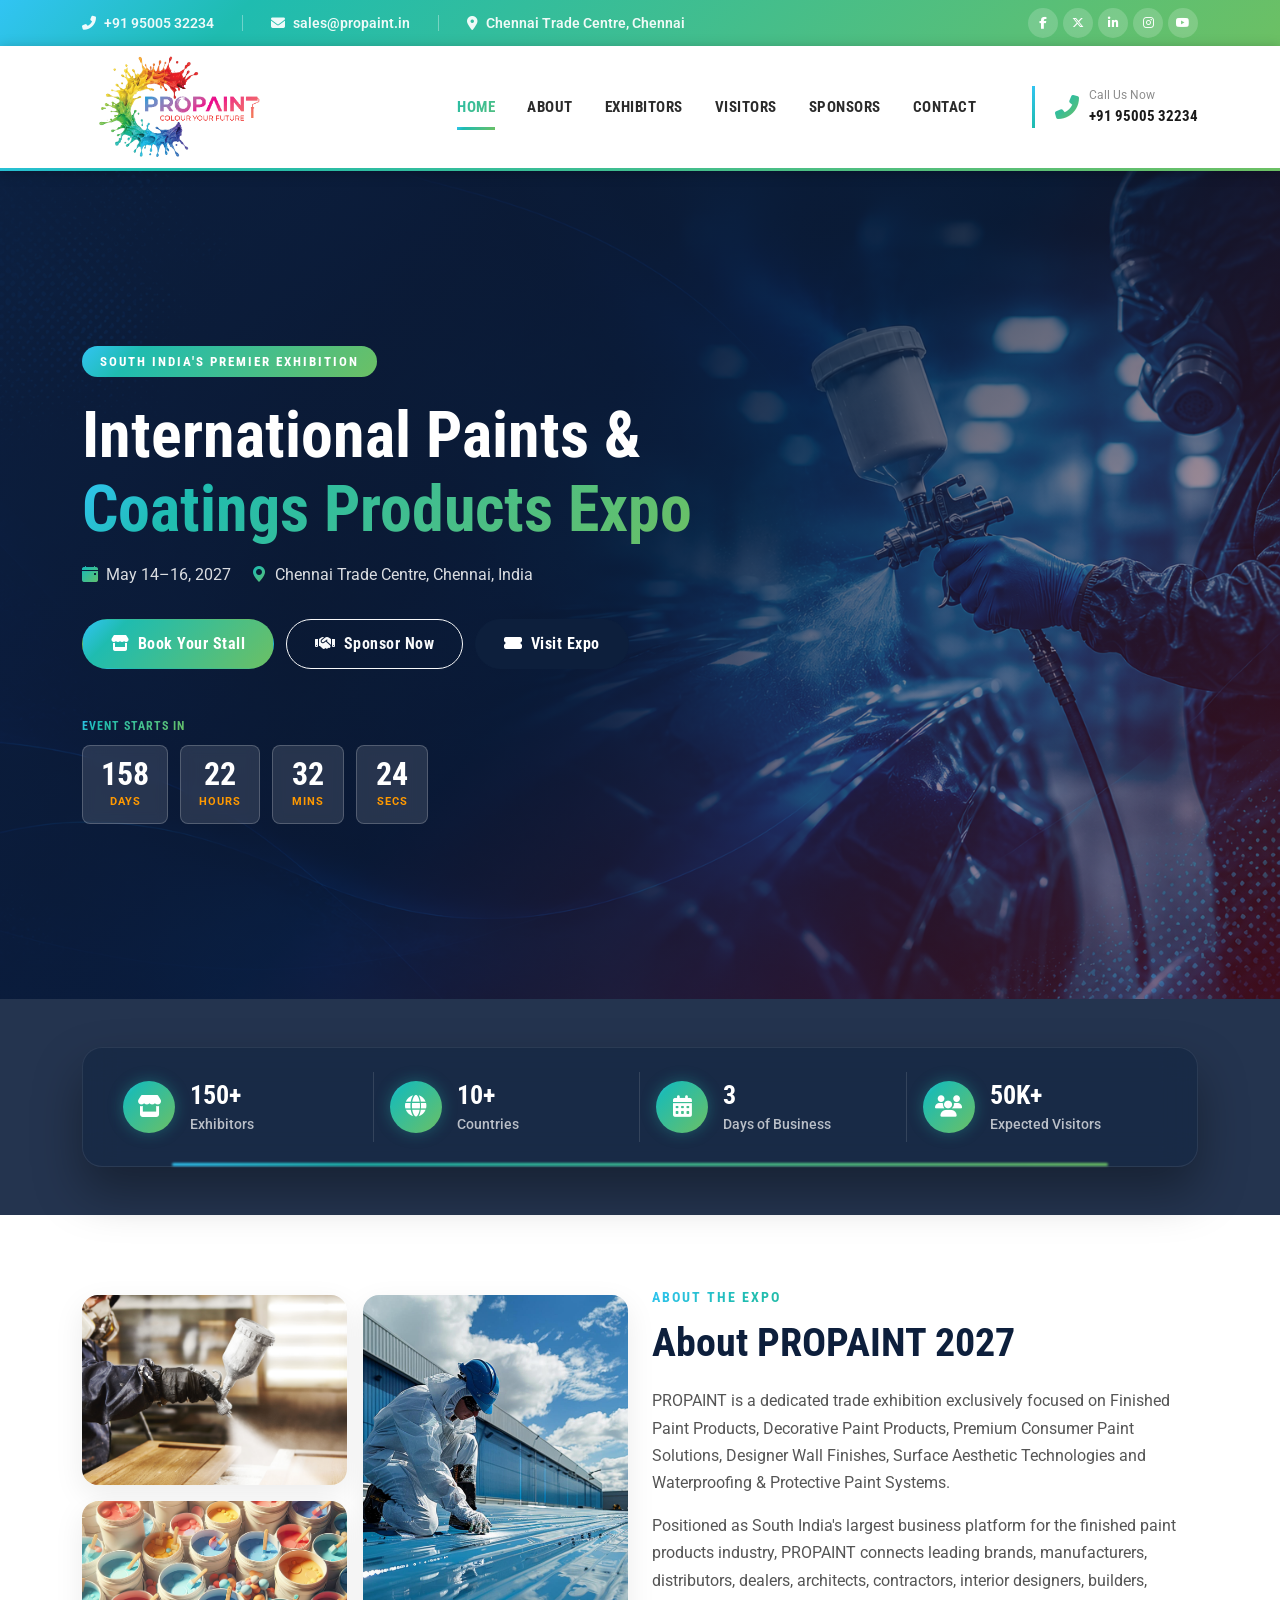
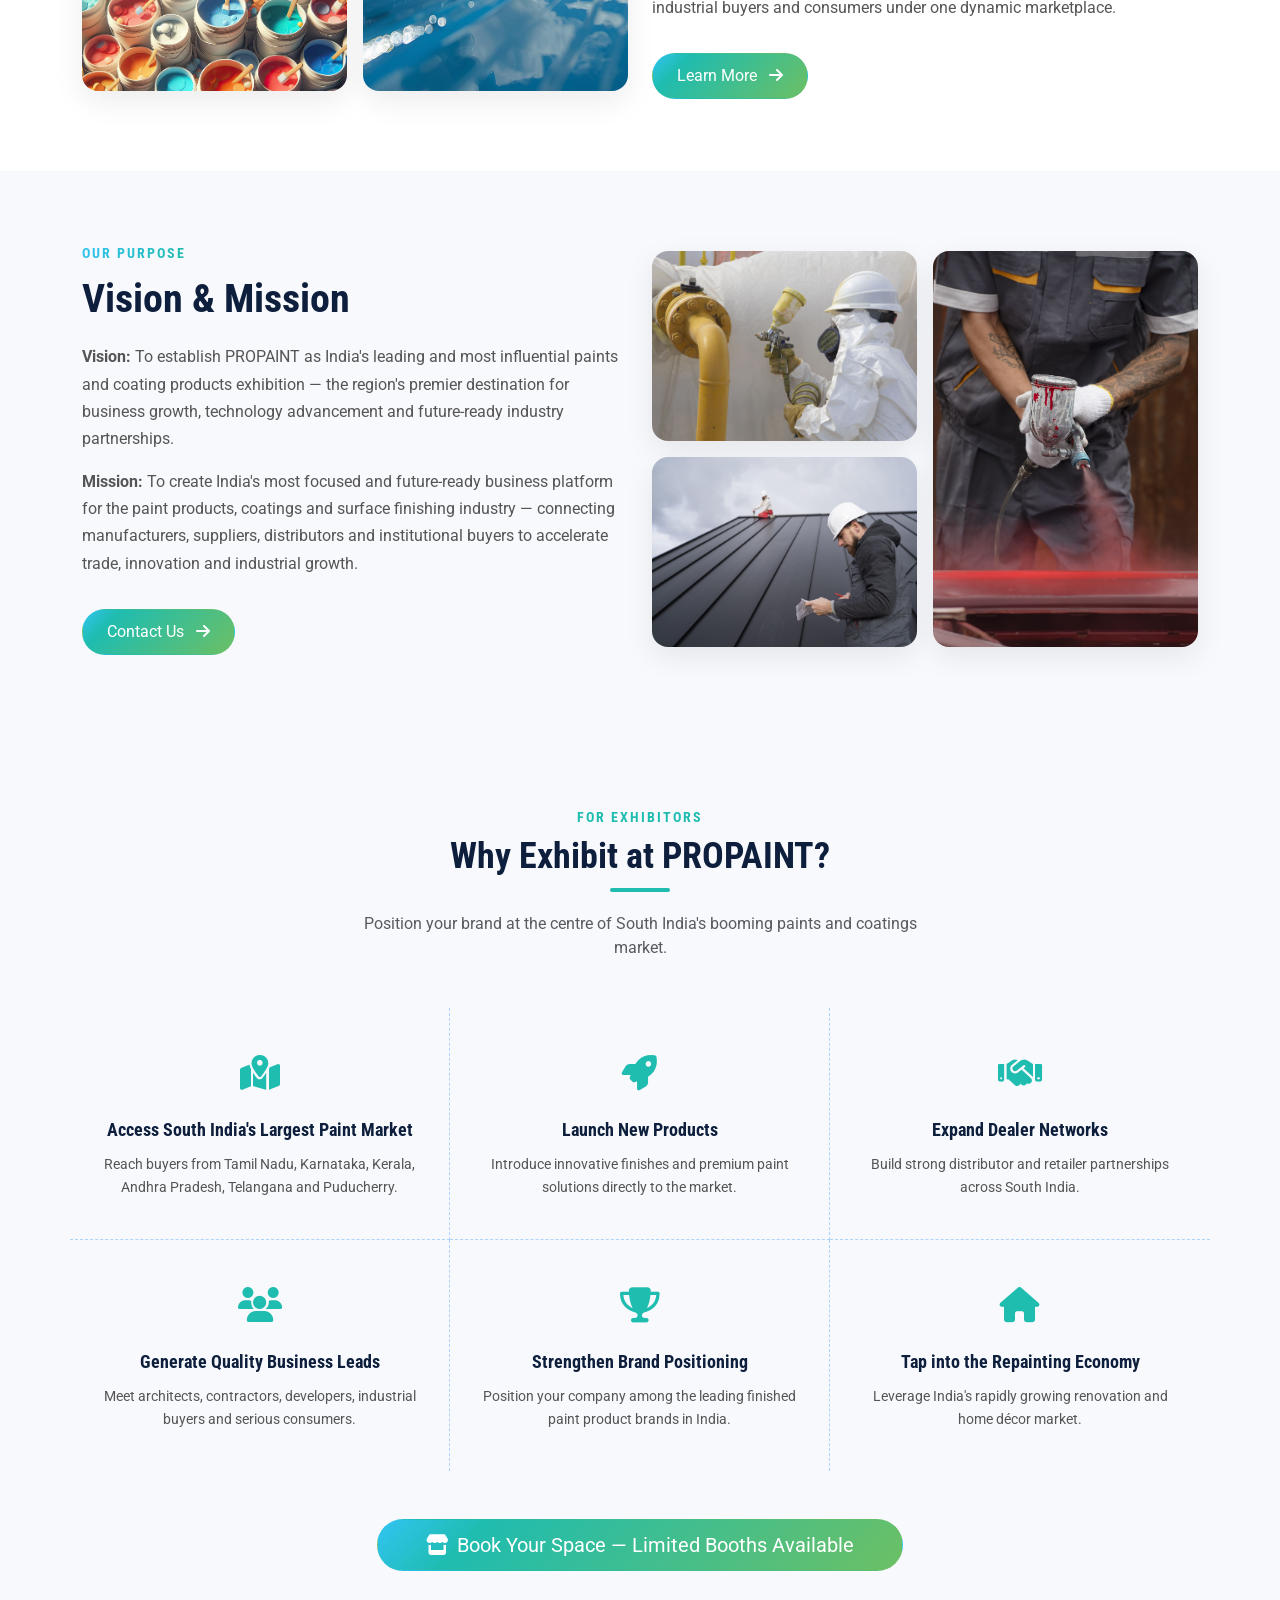
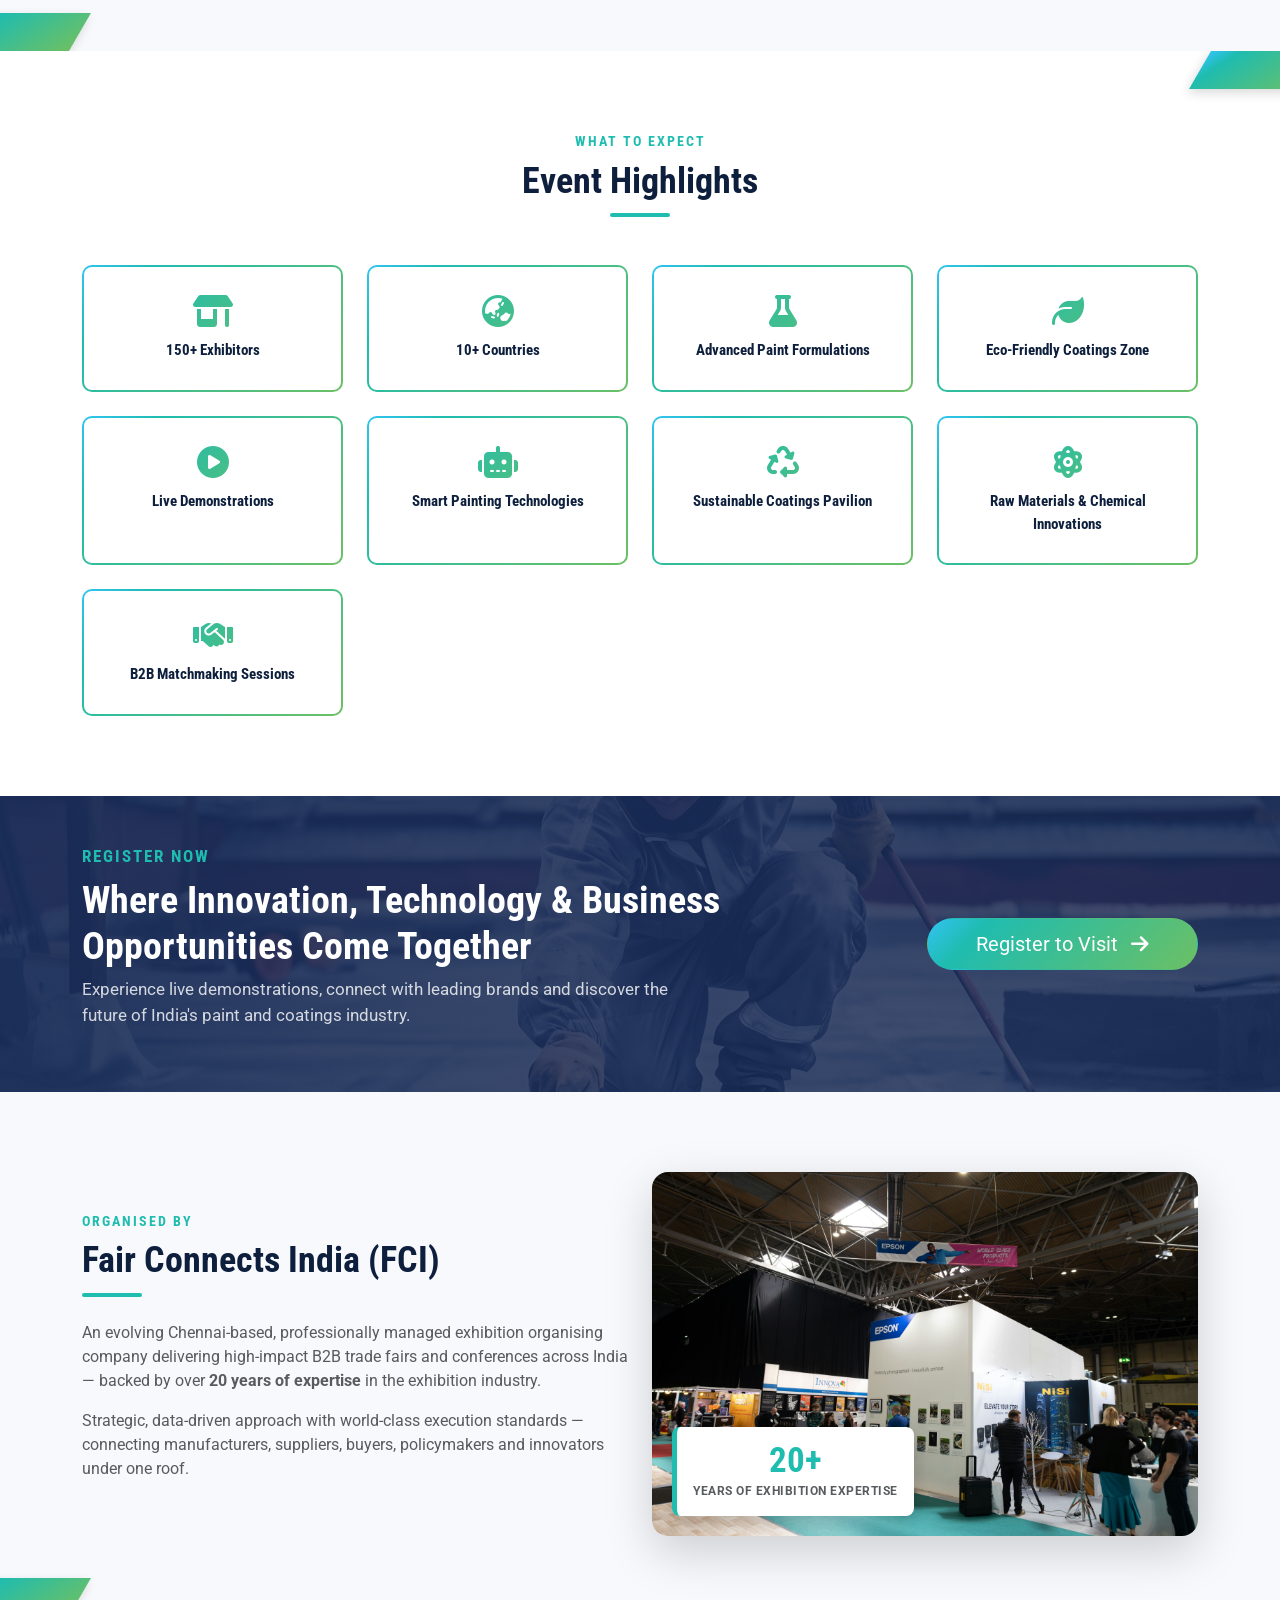
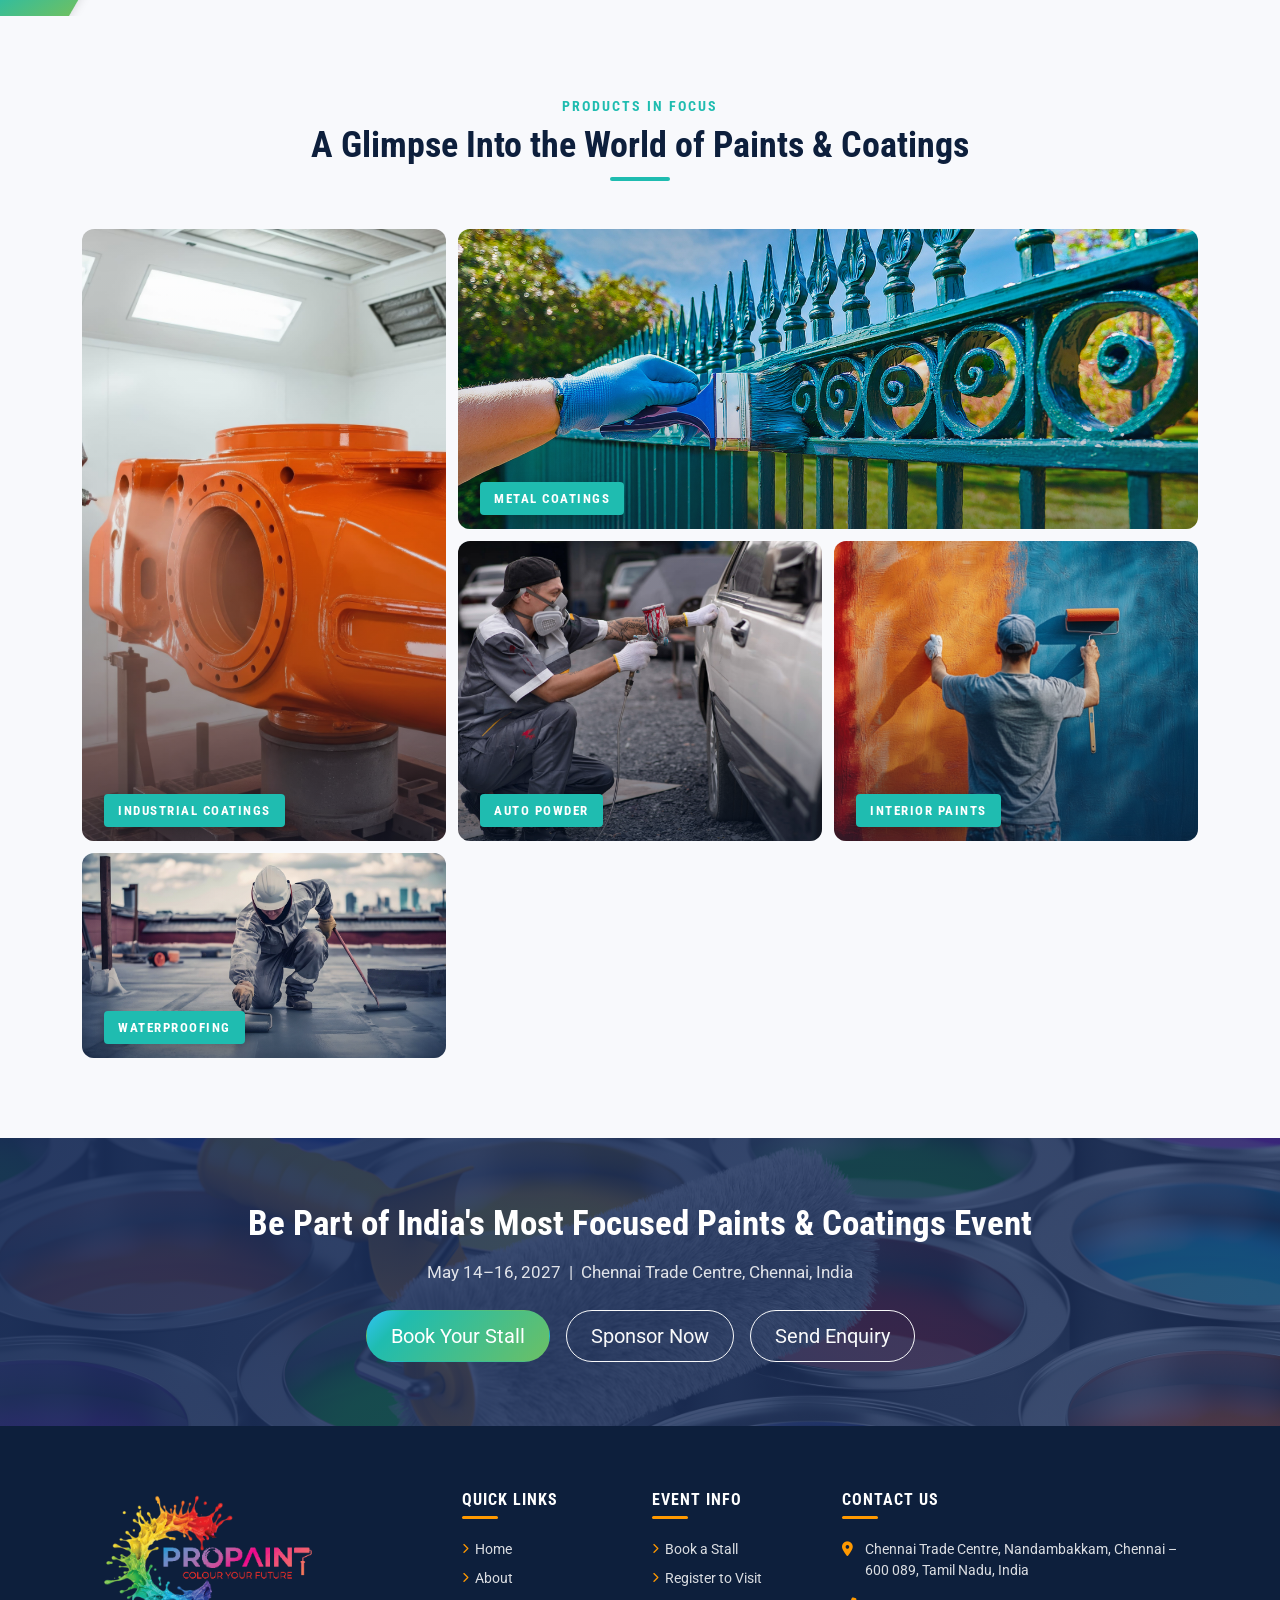
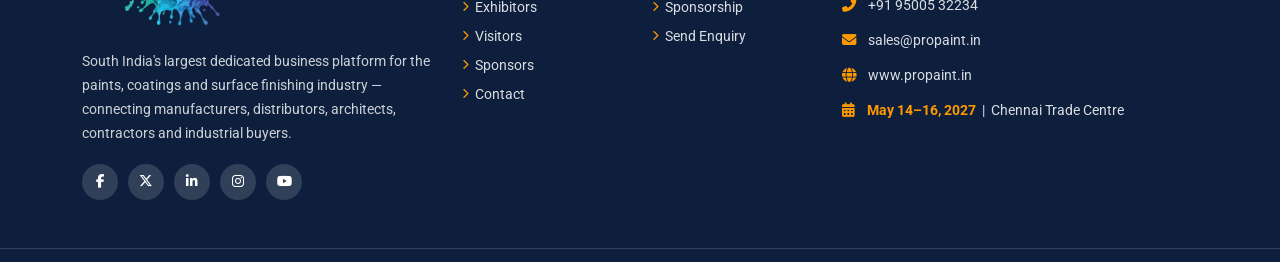
==== commit 4b1293d9: "UI fix" ====
--- a/index.html
+++ b/index.html
@@ -256,8 +256,7 @@
                     <div class="position-relative d-inline-block w-100">
                         <img src="images/expo.jpg" alt="Fair Connects India B2B Exhibition Organizer"
                             class="img-fluid rounded-4 shadow-lg w-100" style="max-height: 400px; object-fit: cover;">
-                        <div class="position-absolute bg-white p-3 rounded-3 shadow text-center"
-                            style="bottom: 20px; left: 20px; border-left: 5px solid var(--theme-primary); min-width: 170px; z-index: 10;">
+                        <div class="organiser-badge-overlap bg-white p-3 rounded-3 shadow text-center">
                             <h3 class="fw-bold mb-0 text-primary"
                                 style="font-family: var(--font-heading); font-size: 2.2rem; line-height: 1;">20+</h3>
                             <p class="mb-0 text-muted small fw-bold text-uppercase"
--- a/css/style.css
+++ b/css/style.css
@@ -232,7 +232,6 @@
     padding: 0 0;
     position: sticky;
     top: 0;
-    height: 110px;
     z-index: 1000;
     box-shadow: 0 2px 18px rgba(0, 0, 0, .13);
     border-bottom: 3px solid transparent;
@@ -1363,6 +1362,15 @@
    Responsive
    ============================================================ */
 @media (max-width: 991px) {
+    .site-navbar .navbar-collapse {
+        background-color: #ffffff;
+        box-shadow: 0 10px 30px rgba(0, 0, 0, 0.1);
+        border-radius: 8px;
+        padding: 15px 20px;
+        margin-top: 10px;
+        border: 1px solid rgba(0, 0, 0, 0.08);
+    }
+
     .site-navbar .nav-link {
         padding: 12px 0 !important;
     }
@@ -2107,6 +2115,12 @@
     border-right: none;
 }
 
+.stat-glass-wrap {
+    display: flex;
+    align-items: center;
+    gap: 15px;
+}
+
 .stat-glass-icon {
     width: 52px;
     height: 52px;
@@ -2160,13 +2174,41 @@
     .stat-glass-item {
         border-right: none;
         border-bottom: 1px solid rgba(255, 255, 255, 0.12);
+        padding: 16px 0;
     }
 
     .stat-glass-item:last-child {
         border-bottom: none;
     }
 
+    .stat-glass-wrap {
+        max-width: 220px;
+        margin: 0 auto;
+    }
+
     .stats-glass-card {
         margin-top: 20px !important;
     }
+}
+
+/* Organiser Badge Overlap */
+.organiser-badge-overlap {
+    position: absolute;
+    bottom: 20px;
+    left: 20px;
+    border-left: 5px solid var(--theme-primary);
+    min-width: 170px;
+    z-index: 10;
+}
+
+@media (max-width: 575px) {
+    .organiser-badge-overlap {
+        position: relative;
+        bottom: auto;
+        left: auto;
+        margin: 15px auto 0;
+        max-width: 240px;
+        border-left: none;
+        border-top: 4px solid var(--theme-primary);
+    }
 }
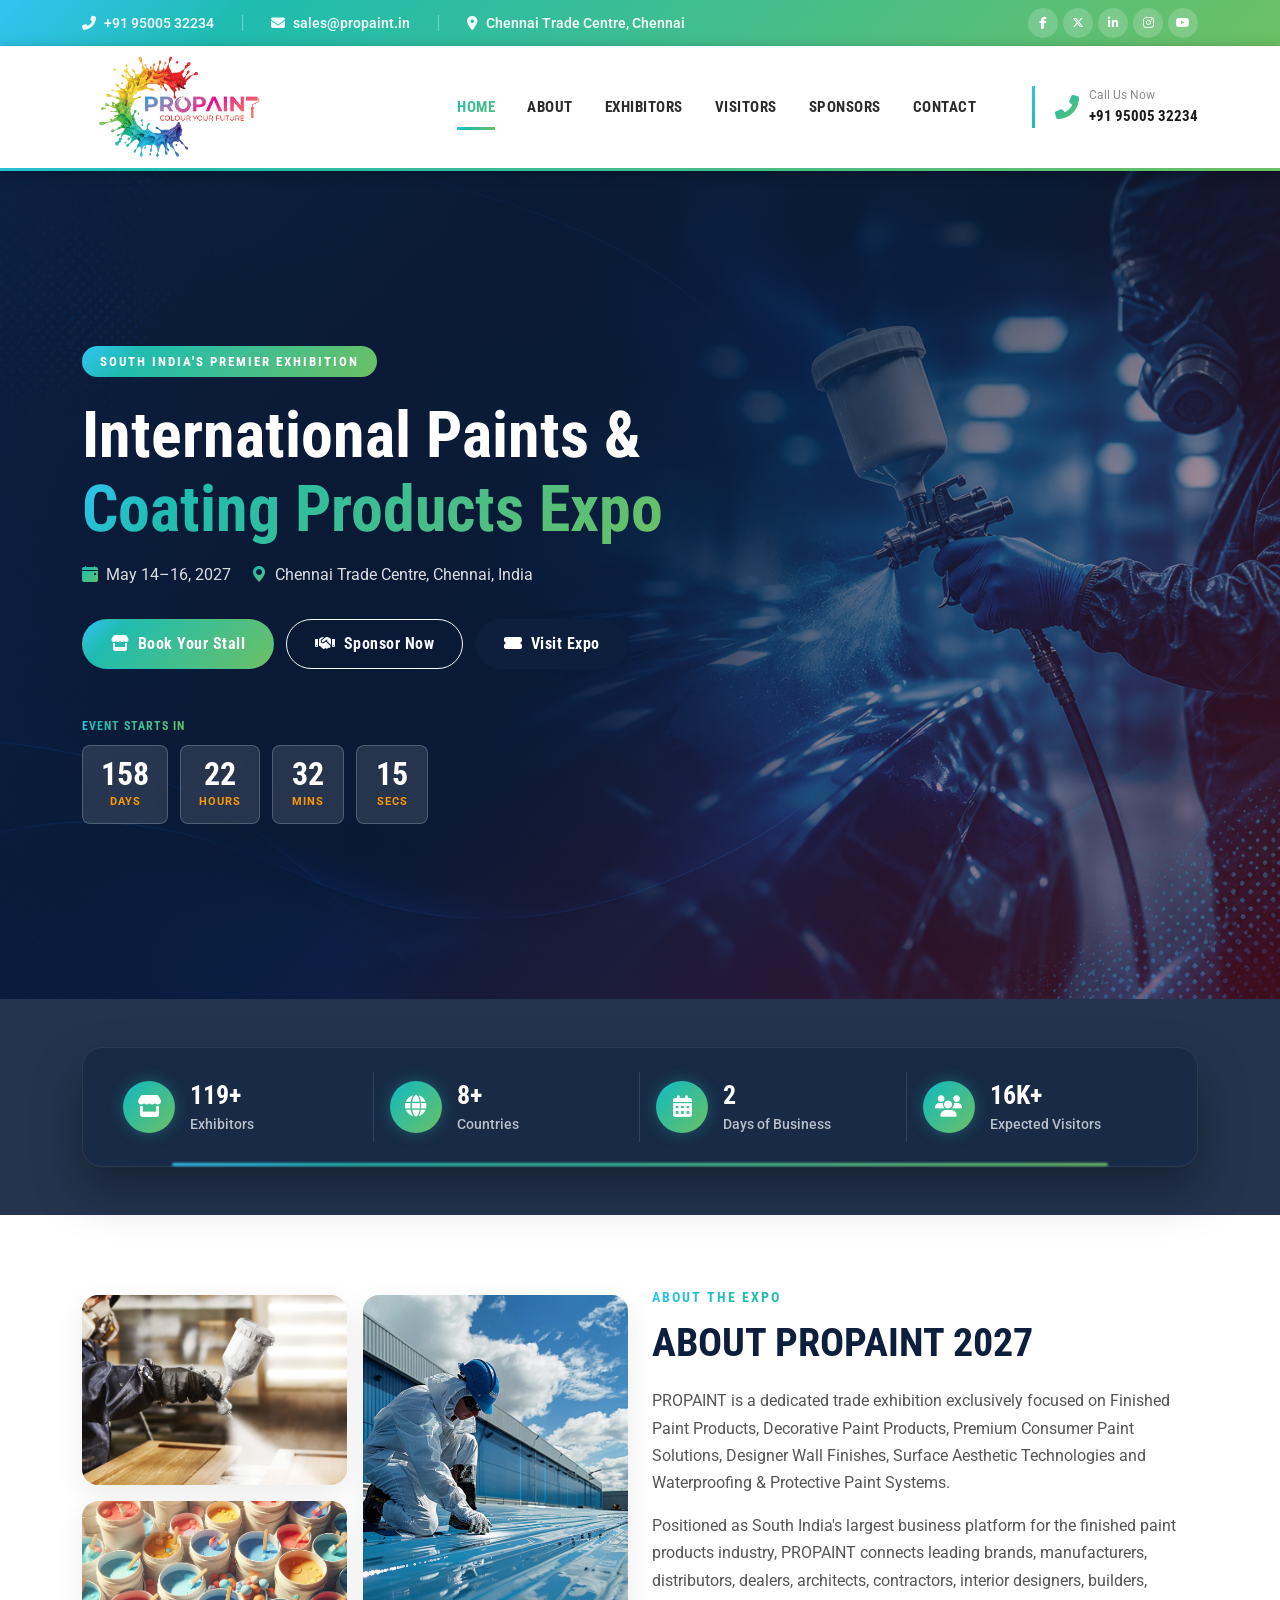
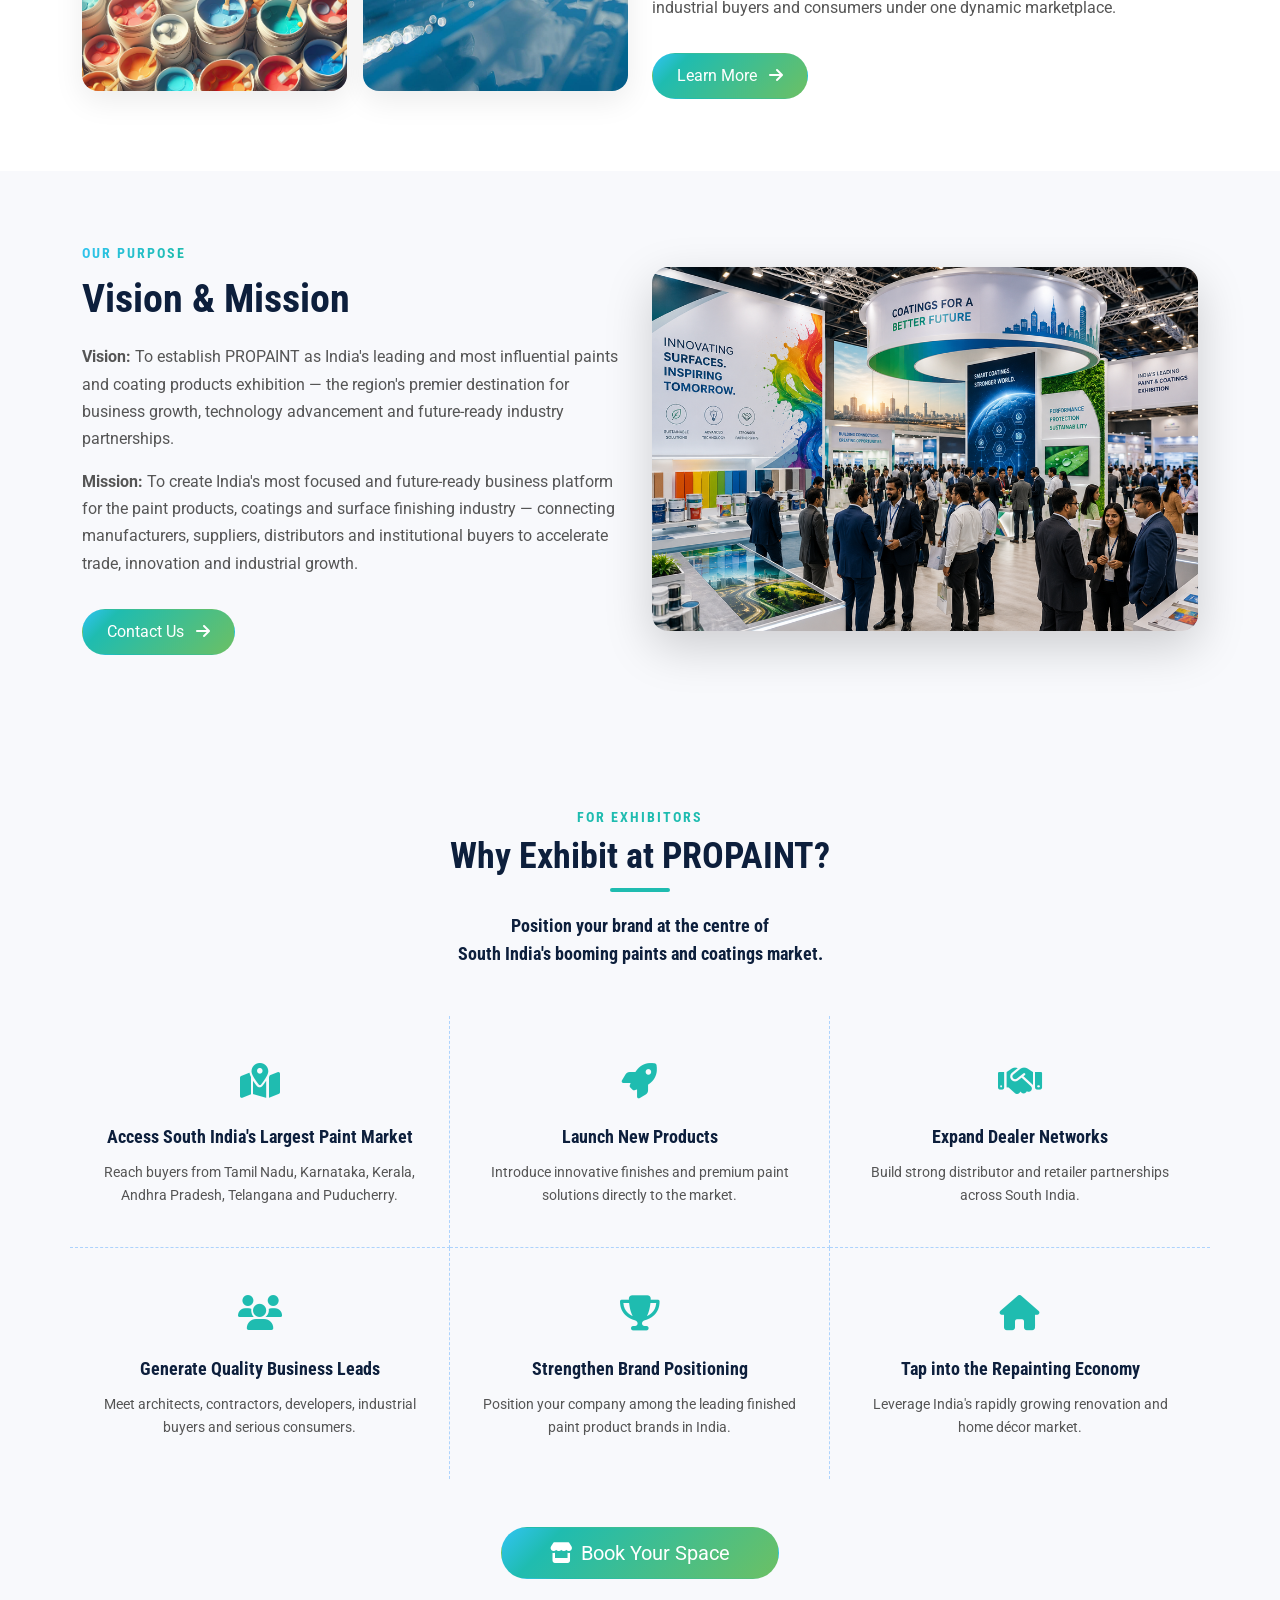
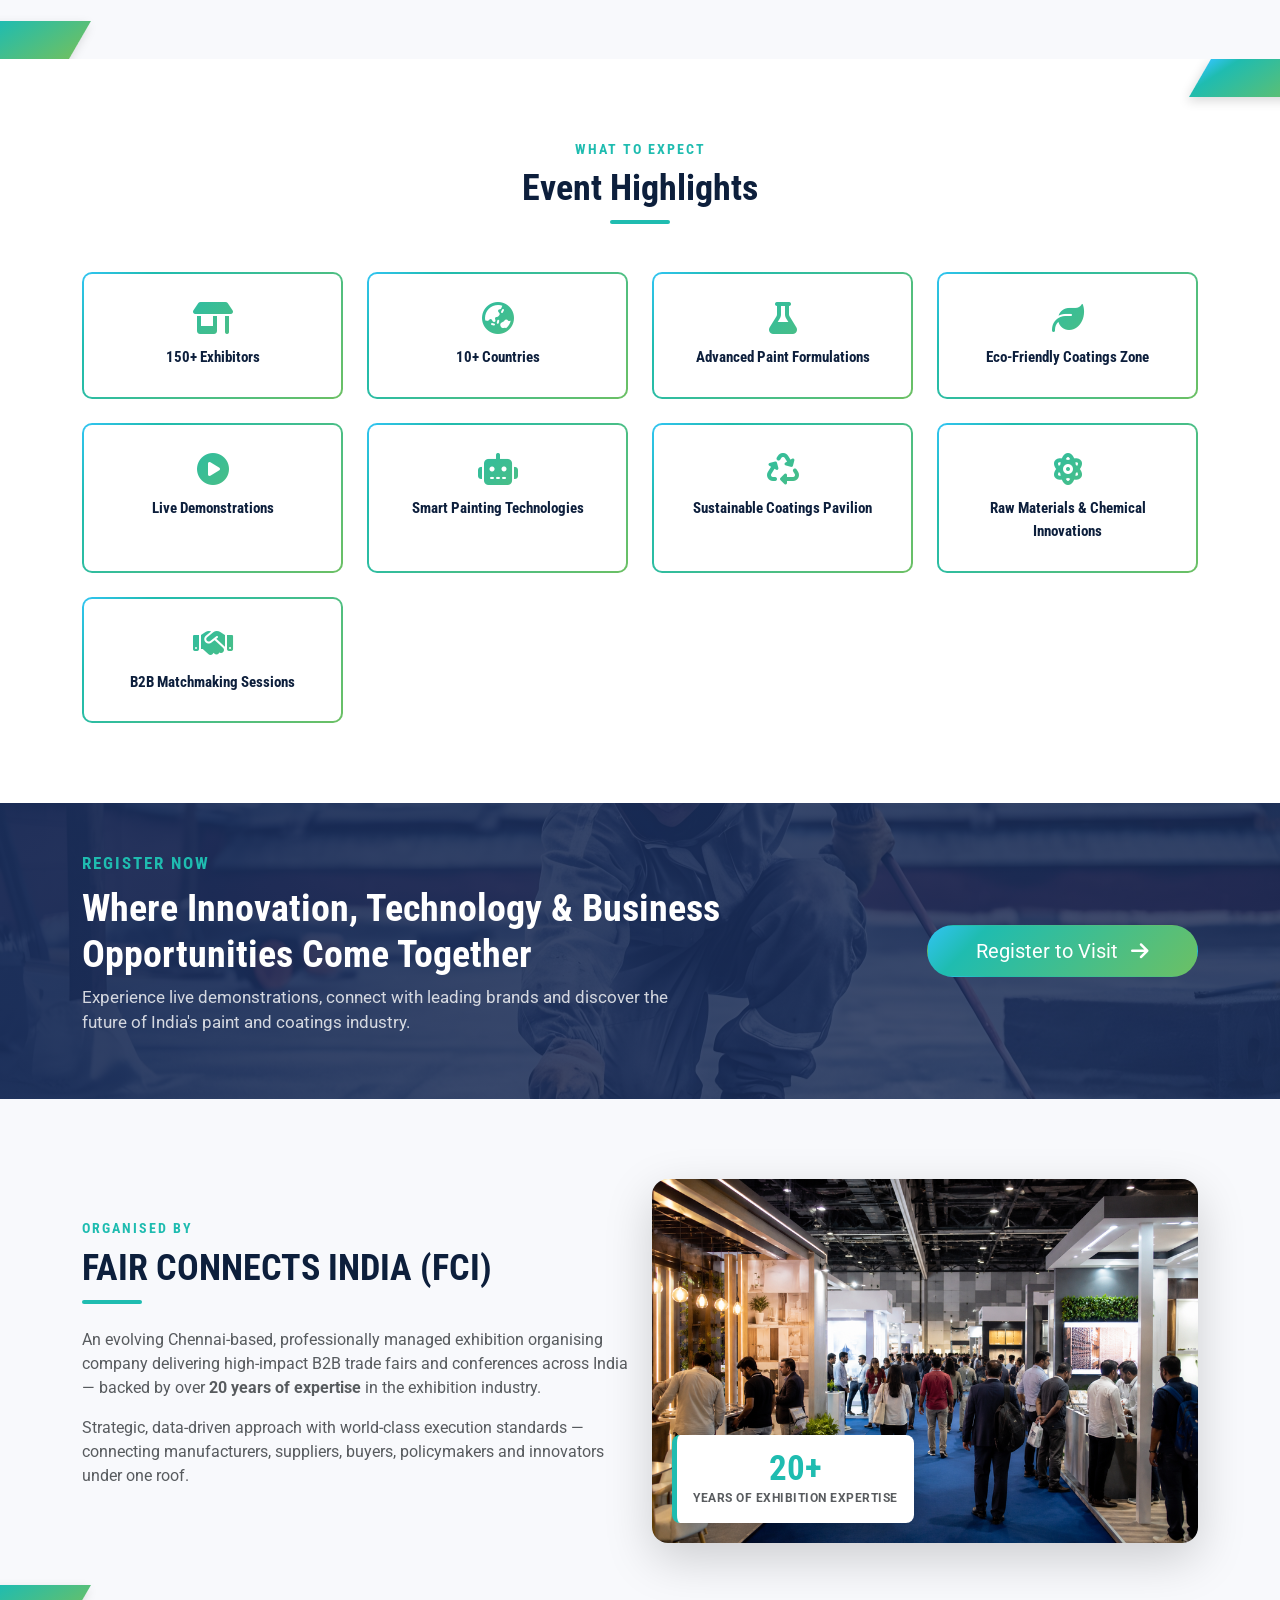
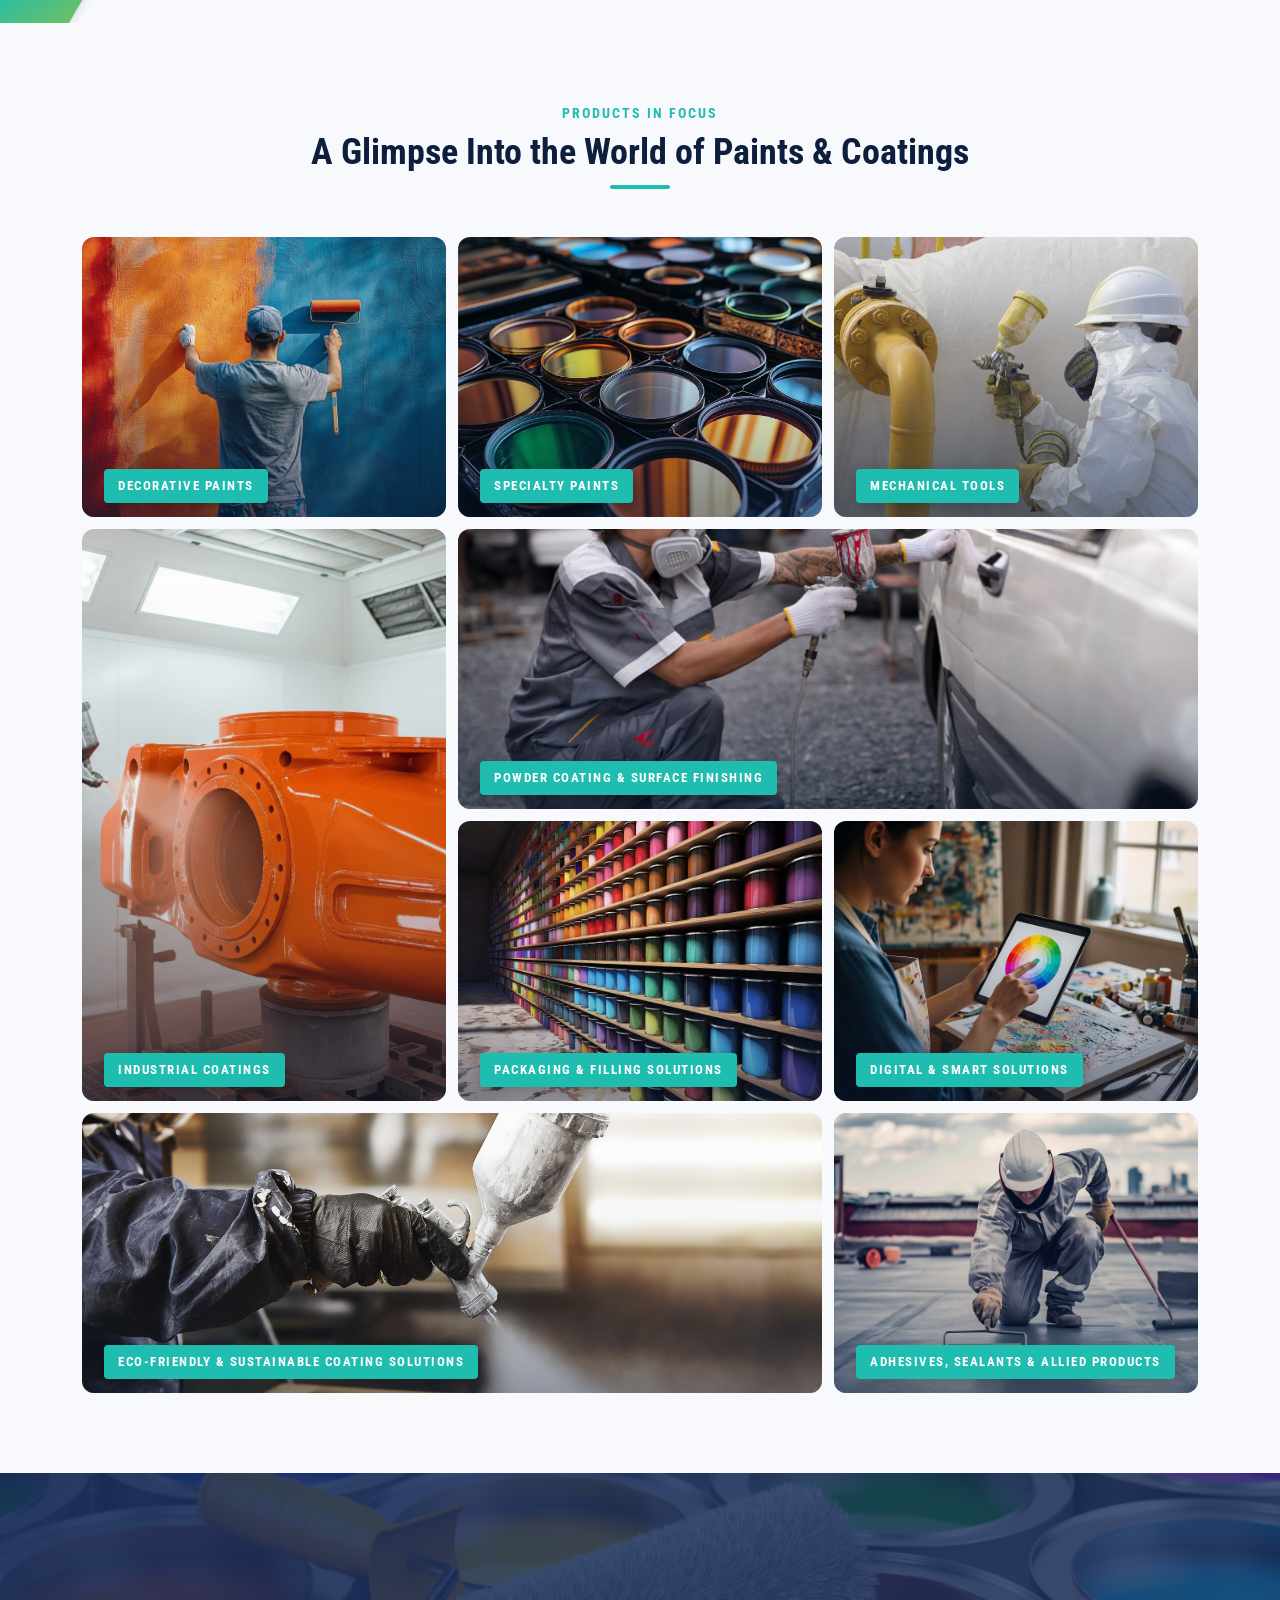
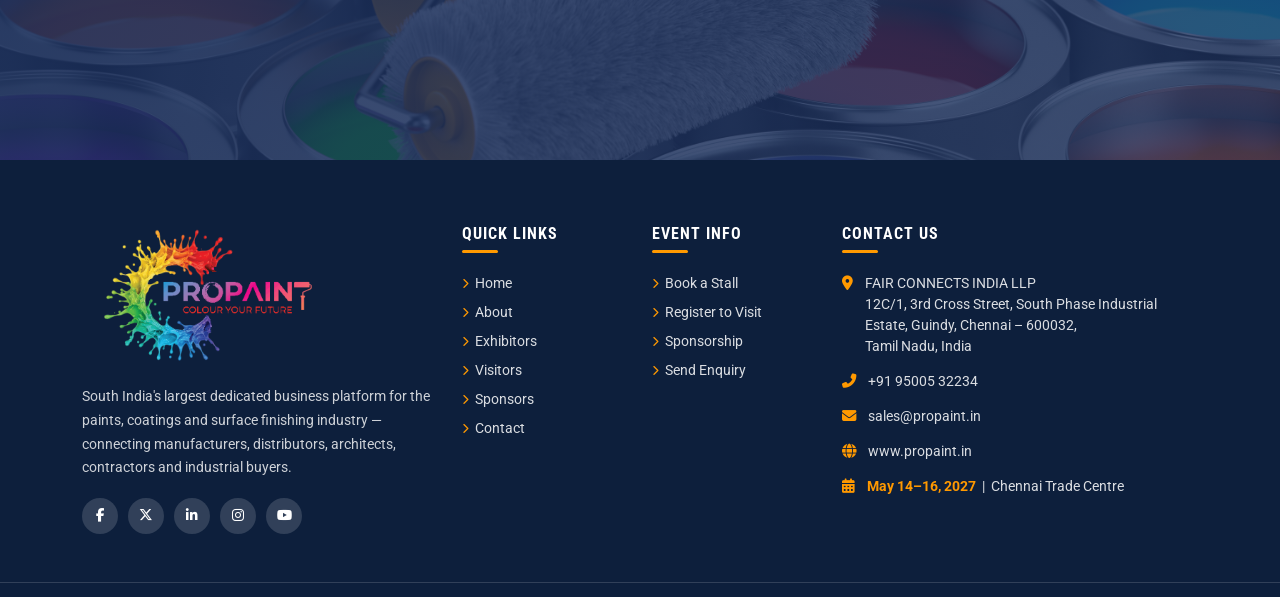
==== commit ac892e62: "code merge - updated the changes" ====
--- a/index.html
+++ b/index.html
@@ -43,7 +43,7 @@
                     <div class="hero-label" data-aos="fade-down">South India's Premier Exhibition</div>
 
                     <h1 data-aos="fade-up" data-aos-delay="100">
-                        International Paints &amp;<br><span>Coatings Products Expo</span>
+                        International Paints &amp;<br><span>Coating Products Expo</span>
                     </h1>
 
                     <div class="hero-meta" data-aos="fade-up" data-aos-delay="200">
@@ -116,7 +116,7 @@
                 <div class="col-lg-6" data-aos="fade-left">
                     <div class="about-text-container">
                         <span class="section-subtitle">About the Expo</span>
-                        <h2>About PROPAINT 2027</h2>
+                        <h2>ABOUT PROPAINT 2027</h2>
                         <p>PROPAINT is a dedicated trade exhibition exclusively focused on Finished Paint Products,
                             Decorative Paint Products, Premium Consumer Paint Solutions, Designer Wall Finishes, Surface
                             Aesthetic Technologies and Waterproofing &amp; Protective Paint Systems.</p>
@@ -142,15 +142,8 @@
         <div class="container py-4">
             <div class="row align-items-center gy-5">
                 <div class="col-lg-6 order-lg-2" data-aos="fade-left">
-                    <div class="about-image-grid">
-                        <div class="about-image-grid-left">
-                            <img src="images/indus coating 3.jpg" alt="Industrial Coating" loading="lazy">
-                            <img src="images/waterproofing 1.jpg" alt="Waterproofing" loading="lazy">
-                        </div>
-                        <div class="about-image-grid-right">
-                            <img src="images/auto powder2.jpg" alt="Automotive Coating" loading="lazy">
-                        </div>
-                    </div>
+                    <img src="images/mission.png" alt="Vision &amp; Mission" class="img-fluid rounded-4 shadow-lg w-100"
+                        style="max-height: 400px; object-fit: cover;" loading="lazy">
                 </div>
                 <div class="col-lg-6 order-lg-1" data-aos="fade-right">
                     <div class="about-text-container">
@@ -184,7 +177,8 @@
                 <p class="section-subtitle">For Exhibitors</p>
                 <h2 class="section-title">Why Exhibit at PROPAINT?</h2>
                 <div class="section-divider mx-auto"></div>
-                <p class="text-muted mt-3" style="max-width:600px;margin:0 auto">Position your brand at the centre of
+                <p class="mt-3 p_h4" style="max-width:600px;margin:0 auto">Position your brand at the centre
+                    of<br>
                     South India's booming paints and coatings market.</p>
             </div>
             <div class="row gy-0" id="why-exhibit-container">
@@ -192,7 +186,7 @@
             </div>
             <div class="text-center mt-5" data-aos="fade-up">
                 <a href="exhibitors.html" class="btn btn-primary btn-lg rounded-pill-btn px-5">
-                    <i class="fas fa-store me-2"></i>Book Your Space — Limited Booths Available
+                    <i class="fas fa-store me-2"></i>Book Your Space
                 </a>
             </div>
         </div>
@@ -243,7 +237,7 @@
             <div class="row align-items-center gy-4">
                 <div class="col-lg-6" data-aos="fade-right">
                     <p class="section-subtitle">Organised By</p>
-                    <h2 class="section-title">Fair Connects India (FCI)</h2>
+                    <h2 class="section-title">FAIR CONNECTS INDIA (FCI)</h2>
                     <div class="section-divider left mt-2 mb-4"></div>
                     <p class="text-muted">An evolving Chennai-based, professionally managed exhibition organising
                         company delivering high-impact B2B trade fairs and conferences across India — backed by over
@@ -254,7 +248,7 @@
                 </div>
                 <div class="col-lg-6 text-center" data-aos="fade-left">
                     <div class="position-relative d-inline-block w-100">
-                        <img src="images/expo.jpg" alt="Fair Connects India B2B Exhibition Organizer"
+                        <img src="images/expo.png" alt="Fair Connects India B2B Exhibition Organizer"
                             class="img-fluid rounded-4 shadow-lg w-100" style="max-height: 400px; object-fit: cover;">
                         <div class="organiser-badge-overlap bg-white p-3 rounded-3 shadow text-center">
                             <h3 class="fw-bold mb-0 text-primary"
@@ -282,30 +276,52 @@
         </div>
         <div class="container">
             <div class="bento-gallery" data-aos="fade-up" data-aos-delay="100">
-                <!-- Cell 1: tall left (spans 2 rows) -->
+                <!-- Item 1: Standard (Row 1, Col 1) -->
+                <div class="bento-item">
+                    <img src="images/interior 2.jpg" alt="Decorative Paints" loading="lazy">
+                    <div class="bento-label"><span>Decorative Paints</span></div>
+                </div>
+                <!-- Item 2: Standard (Row 1, Col 2) -->
+                <div class="bento-item">
+                    <img src="images/reflective paint 1.jpg" alt="Specialty Paints" loading="lazy">
+                    <div class="bento-label"><span>Specialty Paints</span></div>
+                </div>
+                <!-- Item 3: Standard (Row 1, Col 3) -->
+                <div class="bento-item">
+                    <img src="images/indus coating 3.jpg" alt="Mechanical Tools" loading="lazy">
+                    <div class="bento-label"><span>Mechanical Tools</span></div>
+                </div>
+                <!-- Item 4: Tall (Row 2-3, Col 1) -->
                 <div class="bento-item bento-tall">
                     <img src="images/indus coating 1.jpg" alt="Industrial Coatings" loading="lazy">
                     <div class="bento-label"><span>Industrial Coatings</span></div>
                 </div>
-                <!-- Cell 2: wide top-center (spans 2 cols) -->
+                <!-- Item 5: Wide (Row 2, Col 2-3) -->
                 <div class="bento-item bento-wide">
-                    <img src="images/metal coating 1.jpg" alt="Metal Coatings" loading="lazy">
-                    <div class="bento-label"><span>Metal Coatings</span></div>
-                </div>
-                <!-- Cell 3: top-right -->
-                <div class="bento-item">
-                    <img src="images/auto powder.jpg" alt="Auto Powder Coatings" loading="lazy">
-                    <div class="bento-label"><span>Auto Powder</span></div>
-                </div>
-                <!-- Cell 4: bottom-center -->
-                <div class="bento-item">
-                    <img src="images/interior 2.jpg" alt="Interior Paints" loading="lazy">
-                    <div class="bento-label"><span>Interior Paints</span></div>
-                </div>
-                <!-- Cell 5: bottom-right -->
-                <div class="bento-item">
-                    <img src="images/waterproofing 2.jpg" alt="Waterproofing" loading="lazy">
-                    <div class="bento-label"><span>Waterproofing</span></div>
+                    <img src="images/auto powder.jpg" alt="Powder Coating &amp; Surface Finishing" loading="lazy">
+                    <div class="bento-label"><span>Powder Coating &amp; Surface Finishing</span></div>
+                </div>
+                <!-- Item 6: Standard (Row 3, Col 2) -->
+                <div class="bento-item">
+                    <img src="images/paint containers 1.jpg" alt="Packaging &amp; Filling Solutions" loading="lazy">
+                    <div class="bento-label"><span>Packaging &amp; Filling Solutions</span></div>
+                </div>
+                <!-- Item 7: Standard (Row 3, Col 3) -->
+                <div class="bento-item">
+                    <img src="images/digital 3.jpg" alt="Digital &amp; Smart Solutions" loading="lazy">
+                    <div class="bento-label"><span>Digital &amp; Smart Solutions</span></div>
+                </div>
+                <!-- Item 8: Wide (Row 4, Col 1-2) -->
+                <div class="bento-item bento-wide">
+                    <img src="images/wood_coating 2.jpg" alt="Eco-Friendly &amp; Sustainable Coating Solutions"
+                        loading="lazy">
+                    <div class="bento-label"><span>Eco-Friendly &amp; Sustainable Coating Solutions</span></div>
+                </div>
+                <!-- Item 9: Standard (Row 4, Col 3) -->
+                <div class="bento-item">
+                    <img src="images/waterproofing 2.jpg" alt="Adhesives, Sealants &amp; Allied Products"
+                        loading="lazy">
+                    <div class="bento-label"><span>Adhesives, Sealants &amp; Allied Products</span></div>
                 </div>
             </div>
         </div>
@@ -325,7 +341,7 @@
             <div class="d-flex justify-content-center flex-wrap gap-3">
                 <a href="exhibitors.html" class="btn btn-primary btn-lg rounded-pill-btn px-4">Book Your Stall</a>
                 <a href="sponsors.html" class="btn btn-outline-light btn-lg rounded-pill-btn px-4">Sponsor Now</a>
-                <a href="contact.html" class="btn btn-outline-light btn-lg rounded-pill-btn px-4">Send Enquiry</a>
+                <!-- <a href="contact.html" class="btn btn-outline-light btn-lg rounded-pill-btn px-4">Send Enquiry</a> -->
             </div>
         </div>
     </section>
--- a/css/style.css
+++ b/css/style.css
@@ -898,21 +898,26 @@
 
 .sponsor-tier-badge {
     display: inline-block;
-    background: rgba(255, 255, 255, .15);
-    color: #fff;
+    background: var(--theme-primary);
+    color: #fff !important;
     font-family: var(--font-heading);
     font-size: .72rem;
     font-weight: 700;
-    letter-spacing: 2px;
+    letter-spacing: 1.5px;
     text-transform: uppercase;
-    padding: 3px 12px;
-    border-radius: 12px;
+    padding: 4px 14px;
+    border-radius: 20px;
     margin-bottom: 10px;
+    border: 4px solid var(--theme-yellow);
+    box-shadow: 0 2px 8px rgba(0, 0, 0, 0.08);
 }
 
 .sponsor-card.featured .sponsor-tier-badge {
-    background: rgba(255, 255, 255, .25);
-}
+    background: var(--theme-primary);
+    color: #fff !important;
+}
+
+
 
 .sponsor-card-header h3 {
     color: #fff;
@@ -1160,9 +1165,10 @@
 
 .page-hero h1 {
     color: #fff;
-    font-size: 2.8rem;
+    font-size: 2.4rem;
     font-weight: 700;
     margin-bottom: 10px;
+    text-transform: uppercase;
 }
 
 .page-hero .breadcrumb {
@@ -1622,7 +1628,7 @@
 .bento-gallery {
     display: grid;
     grid-template-columns: 1fr 1fr 1fr;
-    grid-template-rows: 300px 300px;
+    grid-template-rows: repeat(4, 280px);
     gap: 12px;
     margin: 0 auto;
 }
@@ -1709,7 +1715,8 @@
 @media (max-width: 991px) {
     .bento-gallery {
         grid-template-columns: 1fr 1fr;
-        grid-template-rows: repeat(3, 240px);
+        grid-template-rows: auto;
+        grid-auto-rows: 240px;
     }
 
     .bento-item.bento-tall {
@@ -1729,7 +1736,8 @@
 
     .bento-gallery {
         grid-template-columns: 1fr;
-        grid-template-rows: repeat(5, 220px);
+        grid-template-rows: auto;
+        grid-auto-rows: 220px;
         gap: 8px;
     }
 
@@ -2211,4 +2219,12 @@
         border-left: none;
         border-top: 4px solid var(--theme-primary);
     }
+}
+
+.p_h4 {
+    font-family: var(--font-heading);
+    font-size: 1.15rem;
+    font-weight: 700;
+    color: var(--theme-secondary);
+    margin-bottom: 12px;
 }
